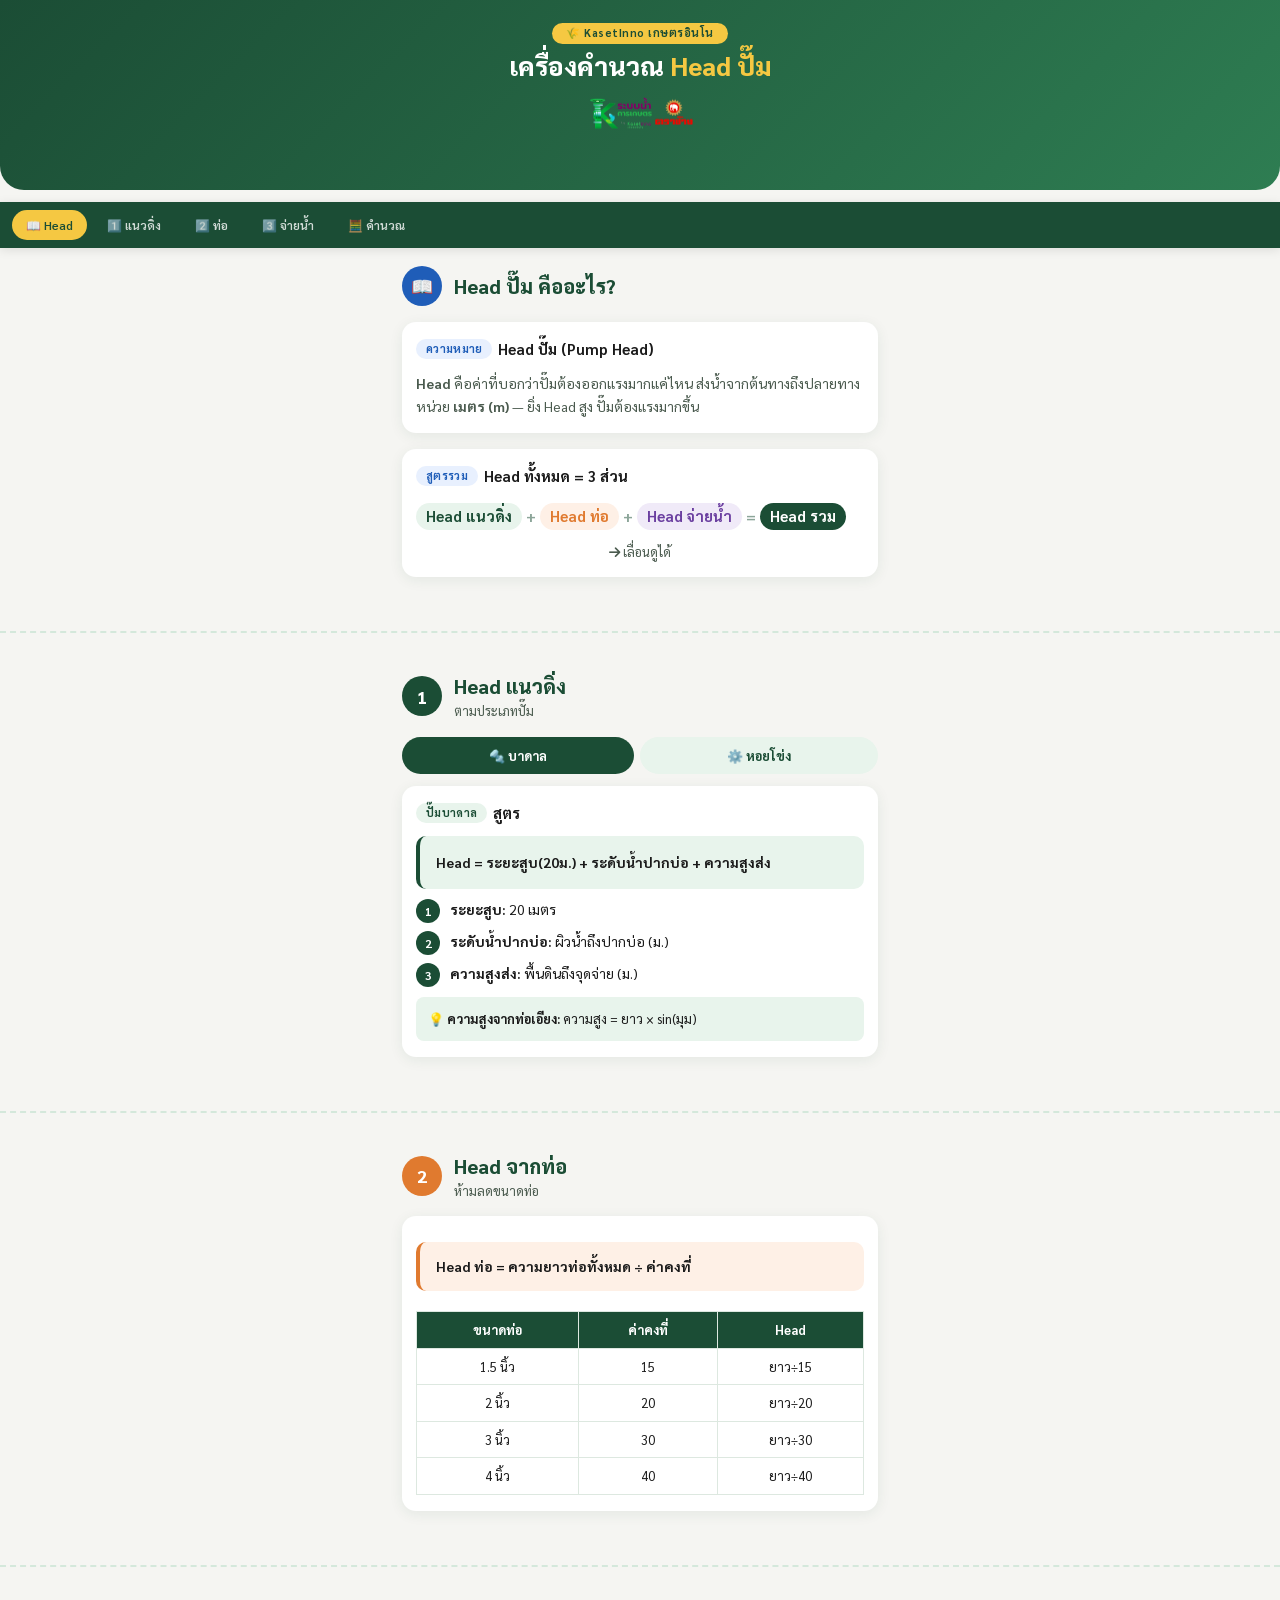
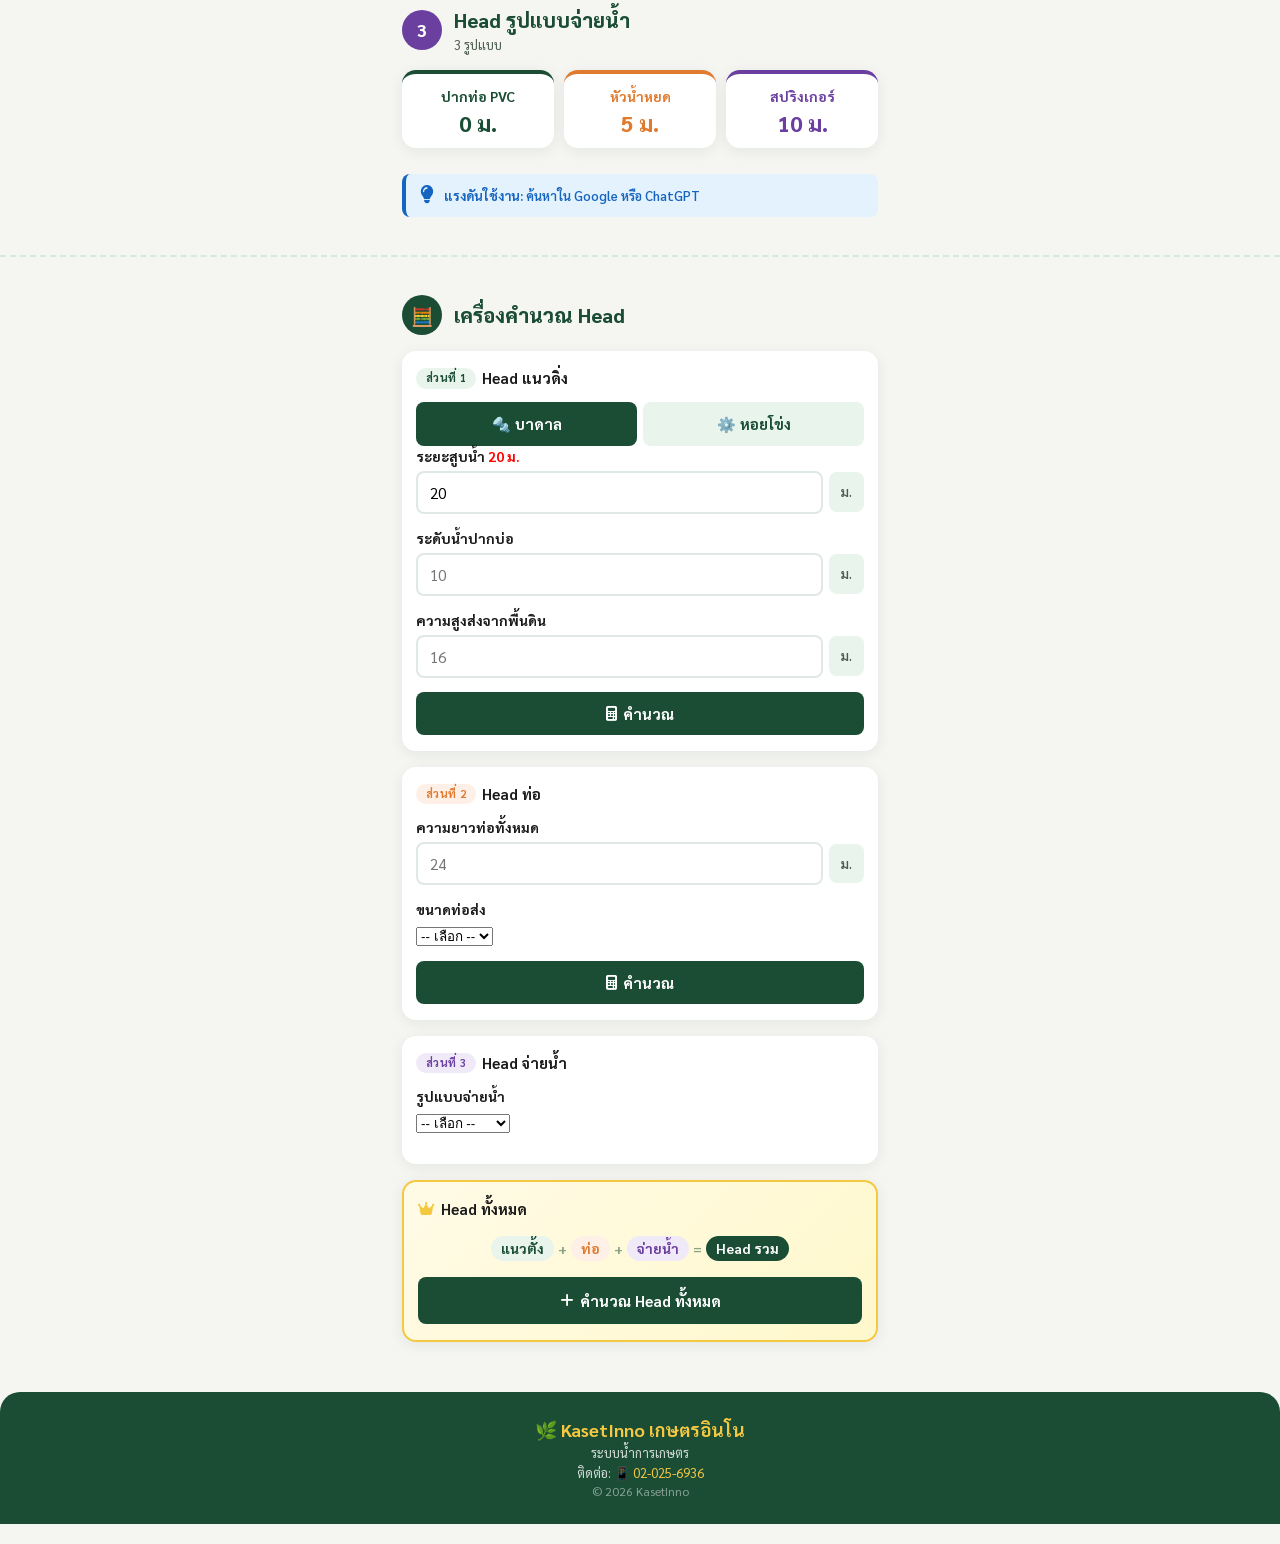
==== index.html @ 501237c5 "Summary" ====
<!DOCTYPE html>
<html lang="th">
<head>
    <meta charset="UTF-8">
    <meta name="viewport" content="width=device-width, initial-scale=1.0, maximum-scale=1.0, user-scalable=yes">
    <title>เครื่องคำนวณ Head ปั๊ม | KasetInno</title>
    <link href="https://fonts.googleapis.com/css2?family=Sarabun:wght@300;400;600;700;800&display=swap" rel="stylesheet">
    <link rel="stylesheet" href="https://cdnjs.cloudflare.com/ajax/libs/font-awesome/6.4.0/css/all.min.css">
    <script src="https://cdnjs.cloudflare.com/ajax/libs/Chart.js/4.4.1/chart.umd.min.js"></script>
    <style>
        * { box-sizing: border-box; margin: 0; padding: 0; }
        :root {
            --green-dark: #1b4d35; --green-mid: #2e7d52; --green-light: #e8f4ec;
            --gold: #f5c842; --orange: #e07a2f; --purple: #6b3fa0;
            --bg: #f5f5f2; --card-bg: #ffffff; --text: #1a1a1a; --text-muted: #4a5a4e;
            --radius: 14px; --shadow: 0 3px 14px rgba(27,77,53,0.08);
        }
        body {
            font-family: "Sarabun", sans-serif;
            background: var(--bg);
            color: var(--text);
            line-height: 1.5;
            font-size: 15px;
            padding: 0 0 20px 0;
        }
        .container { max-width: 500px; margin: 0 auto; padding: 0 12px; }
        /* hero */
        .hero {
            background: linear-gradient(135deg, var(--green-dark), var(--green-mid));
            color: #fff;
            padding: 20px 16px 28px;
            text-align: center;
            border-radius: 0 0 24px 24px;
            margin-bottom: 12px;
        }
        .hero-badge {
            display: inline-block;
            background: var(--gold);
            color: var(--green-dark);
            font-weight: 700;
            font-size: 11px;
            padding: 2px 14px;
            border-radius: 99px;
            letter-spacing: 0.5px;
            margin-bottom: 6px;
        }
        .hero h1 {
            font-size: 26px;
            font-weight: 800;
            line-height: 1.2;
        }
        .hero h1 span { color: var(--gold); }
        .hero-logo { max-width: 120px; margin-top: 8px; }

        /* sticky nav - mobile first scrollable */
        .sticky-nav {
            position: sticky;
            top: 0;
            z-index: 100;
            background: var(--green-dark);
            display: flex;
            overflow-x: auto;
            overflow-y: hidden;
            flex-wrap: nowrap;
            gap: 6px;
            padding: 8px 12px;
            -webkit-overflow-scrolling: touch;
            scrollbar-width: none;
            box-shadow: 0 2px 10px rgba(0,0,0,0.1);
        }
        .sticky-nav::-webkit-scrollbar { display: none; }
        .sticky-nav a {
            flex: 0 0 auto;
            white-space: nowrap;
            color: rgba(255,255,255,0.8);
            text-decoration: none;
            font-size: 12px;
            font-weight: 600;
            padding: 6px 14px;
            border-radius: 99px;
            transition: 0.2s;
        }
        .sticky-nav a.active {
            background: var(--gold);
            color: var(--green-dark);
        }
        .sticky-nav a:hover { background: rgba(255,255,255,0.12); color:#fff; }

        /* section */
        .section { padding: 18px 0; }
        .section-header {
            display: flex;
            align-items: center;
            gap: 12px;
            margin-bottom: 16px;
        }
        .section-num {
            width: 40px; height: 40px;
            border-radius: 50%;
            display: flex;
            align-items: center;
            justify-content: center;
            font-weight: 800;
            font-size: 18px;
            flex-shrink: 0;
            color:#fff;
        }
        .num-green { background: var(--green-dark); }
        .num-orange { background: var(--orange); }
        .num-purple { background: var(--purple); }
        .num-blue { background: #1f5db8; }
        .section-header h2 {
            font-size: 20px;
            font-weight: 800;
            color: var(--green-dark);
        }
        .section-header p {
            font-size: 13px;
            color: var(--text-muted);
            margin-top: 0;
        }

        /* cards */
        .card {
            background: var(--card-bg);
            border-radius: var(--radius);
            box-shadow: var(--shadow);
            padding: 16px 14px;
            margin-bottom: 16px;
        }
        .card-title {
            font-size: 15px;
            font-weight: 700;
            margin-bottom: 12px;
            display: flex;
            align-items: center;
            gap: 6px;
            flex-wrap: wrap;
        }
        .tag {
            font-size: 11px;
            font-weight: 700;
            padding: 2px 10px;
            border-radius: 99px;
            text-transform: uppercase;
            letter-spacing: 0.3px;
            white-space: nowrap;
        }
        .tag-green { background: var(--green-light); color: var(--green-dark); }
        .tag-orange { background: #fef0e6; color: var(--orange); }
        .tag-purple { background: #f0eaf8; color: var(--purple); }
        .tag-blue { background: #e8f0fe; color: #1f5db8; }

        /* inputs - mobile friendly */
        .input-group { margin-bottom: 14px; }
        .input-label {
            display: block;
            font-weight: 700;
            font-size: 14px;
            margin-bottom: 4px;
        }
        .input-hint {
            font-size: 12px;
            color: var(--text-muted);
            display: block;
            margin-bottom: 4px;
        }
        .input-wrapper {
            display: flex;
            flex-direction: row;
            align-items: center;
            gap: 6px;
        }
        .input-wrapper input, .input-wrapper select {
            flex: 1;
            padding: 10px 12px;
            border: 2px solid #e0e8e4;
            border-radius: 8px;
            font-family: "Sarabun", sans-serif;
            font-size: 15px;
            background: #fff;
            width: 100%;
            min-width: 0;
        }
        .input-unit {
            font-weight: 600;
            color: var(--text-muted);
            padding: 10px 12px;
            background: var(--green-light);
            border-radius: 8px;
            text-align: center;
            font-size: 13px;
            white-space: nowrap;
            flex-shrink: 0;
        }
        .btn {
            padding: 12px 16px;
            border: none;
            border-radius: 8px;
            font-family: "Sarabun", sans-serif;
            font-size: 15px;
            font-weight: 700;
            cursor: pointer;
            transition: 0.2s;
            display: inline-flex;
            align-items: center;
            justify-content: center;
            gap: 6px;
            width: 100%;
        }
        .btn-primary { background: var(--green-dark); color: #fff; }
        .btn-primary:hover { background: var(--green-mid); }
        .btn-secondary { background: var(--green-light); color: var(--green-dark); }

        .btn-group {
            display: flex;
            gap: 6px;
            flex-wrap: wrap;
        }
        .btn-group .btn { flex: 1; min-width: 100px; }

        /* formula box - ensure inline key lines stay on one line */
        .formula-box {
            border-radius: 10px;
            padding: 14px 16px;
            margin: 10px 0;
            font-size: 14px;
        }
        .formula-box.green { background: var(--green-light); border-left: 4px solid var(--green-dark); }
        .formula-box.orange { background: #fef0e6; border-left: 4px solid var(--orange); }
        .formula-box.purple { background: #f0eaf8; border-left: 4px solid var(--purple); }
        .formula-line {
            display: flex;
            align-items: center;
            gap: 6px;
            font-size: 14px;
            flex-wrap: nowrap;
            overflow-x: auto;
            white-space: nowrap;
            -webkit-overflow-scrolling: touch;
            padding: 2px 0;
        }
        .formula-line::-webkit-scrollbar { display: none; }
        .formula-line .fval {
            flex-shrink: 0;
            background: rgba(27,77,53,0.1);
            border-radius: 6px;
            padding: 2px 8px;
            font-weight: 700;
            color: var(--green-dark);
            white-space: nowrap;
        }
        .formula-line .fval.orange { background: rgba(224,122,47,0.12); color: var(--orange); }
        .formula-line .fval.purple { background: rgba(107,63,160,0.12); color: var(--purple); }
        .formula-line .fval.result { background: var(--green-dark); color: #fff; padding: 3px 12px; }
        .formula-line .sep { flex-shrink: 0; opacity: 0.5; margin: 0 2px; }

        /* result box */
        .result-box {
            background: linear-gradient(135deg, var(--green-dark), var(--green-mid));
            color: #fff;
            border-radius: var(--radius);
            padding: 20px;
            margin-top: 14px;
            text-align: center;
        }
        .result-box h3 { font-size: 16px; opacity: 0.9; margin-bottom: 4px; }
        .result-value { font-size: 38px; font-weight: 800; line-height: 1.1; }
        .result-unit { font-size: 14px; opacity: 0.8; }

        /* pump tabs */
        .pump-tabs, .zone-tabs {
            display: flex;
            gap: 6px;
            flex-wrap: wrap;
            margin-bottom: 12px;
        }
        .pump-tab, .zone-tab {
            padding: 8px 14px;
            border-radius: 99px;
            border: 2px solid transparent;
            font-family: "Sarabun", sans-serif;
            font-size: 13px;
            font-weight: 700;
            cursor: pointer;
            background: var(--green-light);
            color: var(--green-dark);
            flex: 1 1 auto;
            min-width: 80px;
            text-align: center;
        }
        .pump-tab.active, .zone-tab.active {
            background: var(--green-dark);
            color: #fff;
        }
        .pump-content, .zone-tab-content { display: none; }
        .pump-content.active, .zone-tab-content.active { display: block; animation: fade 0.25s; }
        @keyframes fade { from { opacity:0; transform:translateY(6px); } to { opacity:1; transform:translateY(0); } }

        /* steps */
        .steps { display: flex; flex-direction: column; gap: 8px; margin-top: 10px; }
        .step { display: flex; gap: 10px; align-items: flex-start; }
        .step-dot {
            width: 24px; height: 24px;
            border-radius: 50%;
            display: flex;
            align-items: center;
            justify-content: center;
            font-weight: 700;
            font-size: 12px;
            flex-shrink: 0;
            color: #fff;
        }
        .dot-green { background: var(--green-dark); }
        .step p { font-size: 14px; margin: 0; }

        /* tables */
        .data-table {
            width: 100%;
            border-collapse: collapse;
            font-size: 13px;
            margin-top: 10px;
        }
        .data-table th, .data-table td {
            border: 1px solid #dde8e0;
            padding: 8px 6px;
            text-align: center;
        }
        .data-table th { background: var(--green-dark); color: #fff; font-weight: 700; }

        /* grid */
        .grid-3 {
            display: grid;
            grid-template-columns: 1fr 1fr 1fr;
            gap: 10px;
        }
        .grid-3 .card { padding: 12px; text-align: center; }
        .grid-3 .card h3 { font-size: 14px; margin-bottom: 4px; }
        .grid-3 .result-value { font-size: 22px; }

        /* pre formula - keep total head line inline */
        .pre-formula-grid {
            display: flex;
            flex-wrap: nowrap;
            gap: 6px;
            justify-content: center;
            align-items: center;
            overflow-x: auto;
            padding: 4px 0;
            -webkit-overflow-scrolling: touch;
        }
        .pre-formula-grid::-webkit-scrollbar { display: none; }
        .pre-formula-part {
            flex: 0 0 auto;
            border-radius: 10px;
            padding: 10px 10px;
            text-align: center;
            min-width: 80px;
        }
        .part-green { background: var(--green-light); border: 2px solid var(--green-dark); }
        .part-orange { background: #fef0e6; border: 2px solid var(--orange); }
        .part-purple { background: #f0eaf8; border: 2px solid var(--purple); }
        .pre-part-num { font-size: 20px; font-weight: 800; }
        .pre-part-label { font-size: 11px; font-weight: 700; line-height: 1.2; }
        .pre-formula-plus { flex-shrink: 0; font-size: 20px; font-weight: 800; color: var(--text-muted); }

        /* alerts */
        .alert {
            padding: 12px 14px;
            border-radius: 8px;
            display: flex;
            align-items: center;
            gap: 10px;
            font-size: 13px;
            font-weight: 600;
            margin-top: 10px;
        }
        .alert-info { background: #e3f2fd; color: #1565c0; border-left: 4px solid #1565c0; }
        .alert-success { background: var(--green-light); color: var(--green-dark); border-left: 4px solid var(--green-dark); }
        .alert i { font-size: 18px; }

        /* summary */
        .summary-box {
            background: var(--green-light);
            border-radius: var(--radius);
            padding: 16px;
            margin-top: 12px;
        }
        .summary-item {
            display: flex;
            justify-content: space-between;
            padding: 6px 0;
            font-size: 14px;
            border-bottom: 1px solid rgba(27,77,53,0.08);
        }
        .summary-total {
            font-size: 17px;
            font-weight: 800;
            color: var(--green-dark);
            padding-top: 10px;
            border-top: 2px solid var(--green-dark);
            margin-top: 6px;
        }

        /* pump cards */
        .pump-cards-grid {
            display: grid;
            grid-template-columns: 1fr 1fr;
            gap: 10px;
            margin-bottom: 12px;
        }
        .pump-model-card {
            background: #fff;
            border: 2px solid #d4e8db;
            border-radius: 12px;
            padding: 12px 10px;
            cursor: pointer;
            transition: 0.2s;
            text-align: center;
        }
        .pump-model-card.selected { border-color: var(--green-dark); background: var(--green-light); }
        .pump-card-img {
            width: 100%;
            height: 90px;
            object-fit: contain;
            background: #f5f9f6;
            border-radius: 6px;
            margin-bottom: 6px;
        }
        .pump-card-name { font-size: 13px; font-weight: 800; color: var(--green-dark); margin-bottom: 4px; }
        .pump-card-stat { font-size: 11px; display: flex; justify-content: space-between; }
        .pump-card-flow-badge {
            background: var(--green-dark);
            color: #fff;
            padding: 4px 6px;
            border-radius: 6px;
            font-size: 12px;
            font-weight: 700;
            margin-top: 6px;
        }
        .pump-card-flow-badge-orange {
            background: var(--orange);
            color: #fff;
            padding: 4px 6px;
            border-radius: 6px;
            font-size: 12px;
            font-weight: 700;
            margin-top: 4px;
        }

        /* footer */
        footer {
            background: var(--green-dark);
            color: rgba(255,255,255,0.8);
            text-align: center;
            padding: 24px 16px;
            font-size: 13px;
            border-radius: 20px 20px 0 0;
            margin-top: 16px;
        }
        footer strong { color: var(--gold); display: block; font-size: 18px; }
        footer a { color: var(--gold); text-decoration: none; }

        /* mobile tweaks */
        @media (max-width: 480px) {
            .grid-3 { grid-template-columns: 1fr 1fr; }
            .pump-cards-grid { grid-template-columns: 1fr 1fr; }
            .hero h1 { font-size: 22px; }
            .result-value { font-size: 30px; }
            .pre-formula-part { min-width: 70px; padding: 8px 6px; }
            .pre-part-label { font-size: 10px; }
            .sticky-nav a { font-size: 11px; padding: 4px 10px; }
            .formula-line { font-size: 13px; }
        }
        @media (max-width: 380px) {
            .grid-3 { grid-template-columns: 1fr; }
            .pump-cards-grid { grid-template-columns: 1fr; }
        }

        .divider { border: none; border-top: 2px dashed #d4e8db; margin: 20px 0; }
        .zone-result-box {
            background: linear-gradient(135deg, var(--green-dark), var(--green-mid));
            color: #fff;
            border-radius: 12px;
            padding: 16px;
            text-align: center;
            margin-top: 10px;
        }
        .zone-result-box .z-value { font-size: 32px; font-weight: 800; }
        .zone-inline-result {
            background: var(--green-light);
            border-radius: 8px;
            padding: 8px 12px;
            font-size: 13px;
            font-weight: 700;
            color: var(--green-dark);
            margin-top: 6px;
            display: none;
        }
        .pump-info-panel {
            margin-top: 14px;
            border: 2px solid #d4e8db;
            border-radius: var(--radius);
            background: #fff;
            padding: 14px;
        }
        .pump-info-img { max-width: 100%; height: auto; border-radius: 8px; }
        .pump-info-name { font-size: 16px; font-weight: 800; color: var(--green-dark); }
        .pump-parts-grid {
            display: grid;
            grid-template-columns: 1fr 1fr;
            gap: 6px;
            margin-top: 8px;
        }
        .part-item {
            background: #f5f9f6;
            border-radius: 8px;
            padding: 8px 10px;
            font-size: 12px;
        }
        .part-item-code { font-weight: 700; color: var(--green-dark); }
        .pump-parts-total-row {
            display: flex;
            justify-content: space-between;
            background: var(--green-dark);
            color: #fff;
            border-radius: 8px;
            padding: 8px 14px;
            margin-top: 8px;
            font-weight: 700;
        }
        .pump-flow-result {
            padding: 12px;
            border-radius: 8px;
            text-align: center;
            margin-top: 10px;
            font-weight: 700;
        }
        .pump-flow-result.ok { background: var(--green-light); border: 2px solid var(--green-dark); }
        .pump-flow-result.warn { background: #fef0e6; border: 2px solid var(--orange); }
        .flow-num { font-size: 28px; display: block; }
        .zone-calc-section { margin-top: 16px; }
        .zone-step-label { font-size: 12px; font-weight: 700; color: var(--text-muted); margin: 10px 0 4px; }
        .formula-pill {
            display: inline-flex;
            align-items: center;
            gap: 6px;
            background: var(--green-light);
            border: 1.5px solid var(--green-dark);
            border-radius: 99px;
            padding: 4px 12px;
            font-size: 13px;
            font-weight: 700;
            color: var(--green-dark);
            flex-wrap: wrap;
        }
        /* keep total head line inline */
        .total-head-line {
            display: flex;
            flex-wrap: nowrap;
            align-items: center;
            gap: 4px;
            font-size: 15px;
            font-weight: 700;
            color: var(--green-dark);
            overflow-x: auto;
            padding: 4px 0;
            -webkit-overflow-scrolling: touch;
        }
        .total-head-line::-webkit-scrollbar { display: none; }
        .total-head-line .th-item {
            flex-shrink: 0;
            background: rgba(27,77,53,0.08);
            padding: 2px 10px;
            border-radius: 20px;
        }
        .total-head-line .th-plus { flex-shrink: 0; opacity: 0.5; }
    </style>
</head>
<body>
    <header class="hero">
        <div class="hero-badge">🌾 KasetInno เกษตรอินโน</div>
        <h1>เครื่องคำนวณ <span>Head ปั๊ม</span></h1>
        <img src="./image/logo.png" alt="KasetInno logo" class="hero-logo" onerror="this.style.display='none'">
    </header>

    <nav class="sticky-nav" id="stickyNav">
        <a href="#pre" class="nav-link active" data-section="pre">📖 Head</a>
        <a href="#part1" class="nav-link" data-section="part1">1️⃣ แนวดิ่ง</a>
        <a href="#part2" class="nav-link" data-section="part2">2️⃣ ท่อ</a>
        <a href="#part3" class="nav-link" data-section="part3">3️⃣ จ่ายน้ำ</a>
        <a href="#calculator" class="nav-link" data-section="calculator">🧮 คำนวณ</a>
    </nav>

    <!-- PRE -->
    <section class="section" id="pre">
        <div class="container">
            <div class="section-header">
                <div class="section-num num-blue">📖</div>
                <div><h2>Head ปั๊ม คืออะไร?</h2></div>
            </div>
            <div class="card">
                <div class="card-title"><span class="tag tag-blue">ความหมาย</span> Head ปั๊ม (Pump Head)</div>
                <p style="font-size:14px;color:var(--text-muted);line-height:1.6;"><strong>Head</strong> คือค่าที่บอกว่าปั๊มต้องออกแรงมากแค่ไหน ส่งน้ำจากต้นทางถึงปลายทาง หน่วย <strong>เมตร (m)</strong> — ยิ่ง Head สูง ปั๊มต้องแรงมากขึ้น</p>
            </div>
            <div class="card">
                <div class="card-title"><span class="tag tag-blue">สูตรรวม</span> Head ทั้งหมด = 3 ส่วน</div>
                <!-- Total head line kept inline -->
                <div class="total-head-line">
                    <span class="th-item" style="background:#e8f4ec;color:#1b4d35;">Head แนวดิ่ง</span>
                    <span class="th-plus">+</span>
                    <span class="th-item" style="background:#fef0e6;color:#e07a2f;">Head ท่อ</span>
                    <span class="th-plus">+</span>
                    <span class="th-item" style="background:#f0eaf8;color:#6b3fa0;">Head จ่ายน้ำ</span>
                    <span class="th-plus">=</span>
                    <span class="th-item" style="background:#1b4d35;color:#fff;">Head รวม</span>
                </div>
                <div style="margin-top:8px;font-size:13px;color:var(--text-muted);text-align:center;">
                    <i class="fas fa-arrow-right"></i> เลื่อนดูได้
                </div>
            </div>
        </div>
    </section>

    <hr class="divider">

    <!-- PART 1 -->
    <section class="section" id="part1">
        <div class="container">
            <div class="section-header">
                <div class="section-num num-green">1</div>
                <div><h2>Head แนวดิ่ง</h2><p>ตามประเภทปั๊ม</p></div>
            </div>
            <div class="pump-tabs">
                <button class="pump-tab active" onclick="switchPump('borehole', this)">🔩 บาดาล</button>
                <button class="pump-tab" onclick="switchPump('centrifugal', this)">⚙️ หอยโข่ง</button>
            </div>
            <div class="pump-content active" id="pump-borehole">
                <div class="card">
                    <div class="card-title"><span class="tag tag-green">ปั๊มบาดาล</span> สูตร</div>
                    <div class="formula-box green"><div class="formula-line"><strong>Head = ระยะสูบ(20ม.) + ระดับน้ำปากบ่อ + ความสูงส่ง</strong></div></div>
                    <div class="steps">
                        <div class="step"><div class="step-dot dot-green">1</div><p><strong>ระยะสูบ:</strong> 20 เมตร</p></div>
                        <div class="step"><div class="step-dot dot-green">2</div><p><strong>ระดับน้ำปากบ่อ:</strong> ผิวน้ำถึงปากบ่อ (ม.)</p></div>
                        <div class="step"><div class="step-dot dot-green">3</div><p><strong>ความสูงส่ง:</strong> พื้นดินถึงจุดจ่าย (ม.)</p></div>
                    </div>
                    <div style="margin-top:10px;padding:12px;background:#E8F4EC;border-radius:8px;font-size:13px;">
                        <strong>💡 ความสูงจากท่อเอียง:</strong> ความสูง = ยาว × sin(มุม)
                    </div>
                </div>
            </div>
            <div class="pump-content" id="pump-centrifugal">
                <div class="card">
                    <div class="card-title"><span class="tag tag-green">ปั๊มหอยโข่ง</span> สูตร</div>
                    <div class="formula-box green"><div class="formula-line"><strong>Head = ระดับน้ำปากบ่อ + ความสูงส่ง</strong></div></div>
                    <div class="steps">
                        <div class="step"><div class="step-dot dot-green">1</div><p><strong>ระดับน้ำปากบ่อ:</strong> ผิวน้ำถึงปั๊ม (ม.)</p></div>
                        <div class="step"><div class="step-dot dot-green">2</div><p><strong>ความสูงส่ง:</strong> สูงที่ส่งน้ำไป (ม.)</p></div>
                    </div>
                </div>
            </div>
        </div>
    </section>

    <hr class="divider">

    <!-- PART 2 -->
    <section class="section" id="part2">
        <div class="container">
            <div class="section-header">
                <div class="section-num num-orange">2</div>
                <div><h2>Head จากท่อ</h2><p>ห้ามลดขนาดท่อ</p></div>
            </div>
            <div class="card">
                <div class="formula-box orange"><strong>Head ท่อ = ความยาวท่อทั้งหมด ÷ ค่าคงที่</strong></div>
                <div style="overflow-x:auto;">
                    <table class="data-table">
                        <thead><tr><th>ขนาดท่อ</th><th>ค่าคงที่</th><th>Head</th></tr></thead>
                        <tbody>
                            <tr><td>1.5 นิ้ว</td><td>15</td><td>ยาว÷15</td></tr>
                            <tr><td>2 นิ้ว</td><td>20</td><td>ยาว÷20</td></tr>
                            <tr><td>3 นิ้ว</td><td>30</td><td>ยาว÷30</td></tr>
                            <tr><td>4 นิ้ว</td><td>40</td><td>ยาว÷40</td></tr>
                        </tbody>
                    </table>
                </div>
            </div>
        </div>
    </section>

    <hr class="divider">

    <!-- PART 3 -->
    <section class="section" id="part3">
        <div class="container">
            <div class="section-header">
                <div class="section-num num-purple">3</div>
                <div><h2>Head รูปแบบจ่ายน้ำ</h2><p>3 รูปแบบ</p></div>
            </div>
            <div class="grid-3">
                <div class="card" style="border-top:4px solid var(--green-dark);"><h3 style="color:var(--green-dark);">ปากท่อ PVC</h3><div class="result-value" style="color:var(--green-dark);">0 ม.</div></div>
                <div class="card" style="border-top:4px solid var(--orange);"><h3 style="color:var(--orange);">หัวน้ำหยด</h3><div class="result-value" style="color:var(--orange);">5 ม.</div></div>
                <div class="card" style="border-top:4px solid var(--purple);"><h3 style="color:var(--purple);">สปริงเกอร์</h3><div class="result-value" style="color:var(--purple);">10 ม.</div></div>
            </div>
            <div class="alert alert-info"><i class="fas fa-lightbulb"></i><div><strong>แรงดันใช้งาน:</strong> ค้นหาใน Google หรือ ChatGPT</div></div>
        </div>
    </section>

    <hr class="divider">

    <!-- CALCULATOR -->
    <section class="section" id="calculator">
        <div class="container">
            <div class="section-header">
                <div class="section-num num-green">🧮</div>
                <div><h2>เครื่องคำนวณ Head</h2></div>
            </div>

            <!-- PART 1 CALC -->
            <div class="card">
                <div class="card-title"><span class="tag tag-green">ส่วนที่ 1</span> Head แนวดิ่ง</div>
                <div class="btn-group">
                    <button class="btn btn-primary" onclick="selectPumpType('borehole')" id="btn-borehole">🔩 บาดาล</button>
                    <button class="btn btn-secondary" onclick="selectPumpType('centrifugal')" id="btn-centrifugal">⚙️ หอยโข่ง</button>
                </div>
                <div id="calc-borehole">
                    <div class="input-group"><label class="input-label">ระยะสูบน้ำ <span style="color:red;">20 ม.</span></label><div class="input-wrapper"><input type="number" id="bore-depth" placeholder="20" min="0" step="0.1" value="20"><div class="input-unit">ม.</div></div></div>
                    <div class="input-group"><label class="input-label">ระดับน้ำปากบ่อ</label><div class="input-wrapper"><input type="number" id="bore-water-level" placeholder="10" min="0" step="0.1"><div class="input-unit">ม.</div></div></div>
                    <div class="input-group"><label class="input-label">ความสูงส่งจากพื้นดิน</label><div class="input-wrapper"><input type="number" id="bore-delivery-height" placeholder="16" min="0" step="0.1"><div class="input-unit">ม.</div></div></div>
                    <button class="btn btn-primary" onclick="calculateBorehead()"><i class="fas fa-calculator"></i> คำนวณ</button>
                    <div id="bore-result" style="display:none;margin-top:12px;"><div class="result-box"><h3>Head แนวดิ่ง (บาดาล)</h3><div class="result-value" id="bore-result-value">0</div><div class="result-unit">เมตร</div></div></div>
                </div>
                <div id="calc-centrifugal" style="display:none;">
                    <div class="input-group"><label class="input-label">ระดับน้ำปากบ่อ</label><div class="input-wrapper"><input type="number" id="cent-suction-depth" placeholder="4" min="0" step="0.1"><div class="input-unit">ม.</div></div></div>
                    <div class="input-group"><label class="input-label">ความสูงส่ง</label><div class="input-wrapper"><input type="number" id="cent-delivery-height" placeholder="2" min="0" step="0.1"><div class="input-unit">ม.</div></div></div>
                    <button class="btn btn-primary" onclick="calculateCenthead()"><i class="fas fa-calculator"></i> คำนวณ</button>
                    <div id="cent-result" style="display:none;margin-top:12px;"><div class="result-box"><h3>Head แนวดิ่ง (หอยโข่ง)</h3><div class="result-value" id="cent-result-value">0</div><div class="result-unit">เมตร</div></div></div>
                </div>
            </div>

            <!-- PART 2 CALC -->
            <div class="card">
                <div class="card-title"><span class="tag tag-orange">ส่วนที่ 2</span> Head ท่อ</div>
                <div class="input-group"><label class="input-label">ความยาวท่อทั้งหมด</label><div class="input-wrapper"><input type="number" id="pipe-length" placeholder="24" min="0" step="0.1"><div class="input-unit">ม.</div></div></div>
                <div class="input-group"><label class="input-label">ขนาดท่อส่ง</label><select id="pipe-size"><option value="">-- เลือก --</option><option value="1.5">1.5 นิ้ว</option><option value="2">2 นิ้ว</option><option value="3">3 นิ้ว</option><option value="4">4 นิ้ว</option></select></div>
                <button class="btn btn-primary" onclick="calculatePipeHead()"><i class="fas fa-calculator"></i> คำนวณ</button>
                <div id="pipe-result" style="display:none;margin-top:12px;"><div class="result-box"><h3>Head ท่อ</h3><div class="result-value" id="pipe-result-value">0</div><div class="result-unit">เมตร</div></div></div>
            </div>

            <!-- PART 3 CALC -->
            <div class="card">
                <div class="card-title"><span class="tag tag-purple">ส่วนที่ 3</span> Head จ่ายน้ำ</div>
                <div class="input-group"><label class="input-label">รูปแบบจ่ายน้ำ</label><select id="delivery-type" onchange="updateDeliveryHead()"><option value="">-- เลือก --</option><option value="0">ปากท่อ PVC</option><option value="manual">หัวน้ำหยด</option><option value="sprinkler">สปริงเกอร์</option></select></div>
                <div id="pressure-input" style="display:none;">
                    <div class="input-group"><label class="input-label">แรงดันใช้งาน (บาร์)</label><div class="input-wrapper"><input type="number" id="delivery-pressure" placeholder="0.5" min="0" step="0.1"><div class="input-unit">บาร์</div></div></div>
                    <button class="btn btn-primary" onclick="calculateDeliveryHead()"><i class="fas fa-calculator"></i> คำนวณ</button>
                </div>
                <div id="delivery-result" style="display:none;margin-top:12px;"><div class="result-box"><h3>Head จ่ายน้ำ</h3><div class="result-value" id="delivery-result-value">0</div><div class="result-unit">เมตร</div></div></div>
            </div>

            <!-- TOTAL -->
            <div class="card" style="border:2px solid var(--gold);background:linear-gradient(135deg,#FFFBE6,#FFF8CC);">
                <div class="card-title"><i class="fas fa-crown" style="color:var(--gold);"></i> Head ทั้งหมด</div>
                <!-- Keep total head line inline -->
                <div class="total-head-line" style="justify-content:center;margin-bottom:12px;font-size:14px;">
                    <span class="th-item" style="background:#e8f4ec;color:#1b4d35;">แนวตั้ง</span>
                    <span class="th-plus">+</span>
                    <span class="th-item" style="background:#fef0e6;color:#e07a2f;">ท่อ</span>
                    <span class="th-plus">+</span>
                    <span class="th-item" style="background:#f0eaf8;color:#6b3fa0;">จ่ายน้ำ</span>
                    <span class="th-plus">=</span>
                    <span class="th-item" style="background:#1b4d35;color:#fff;">Head รวม</span>
                </div>
                <button class="btn btn-primary" onclick="calculateTotalHead()" style="padding:14px;"><i class="fas fa-plus"></i> คำนวณ Head ทั้งหมด</button>
                <div id="total-result" style="display:none;margin-top:14px;">
                    <div class="summary-box">
                        <div class="summary-item"><strong>Head แนวดิ่ง:</strong><span id="summary-vertical">0 ม.</span></div>
                        <div class="summary-item"><strong>Head ท่อ:</strong><span id="summary-pipe">0 ม.</span></div>
                        <div class="summary-item"><strong>Head จ่ายน้ำ:</strong><span id="summary-delivery">0 ม.</span></div>
                        <div class="summary-total">Head ทั้งหมด = <span id="summary-total">0</span> เมตร</div>
                    </div>
                    <div class="alert alert-success"><i class="fas fa-check-circle"></i><div><strong>เลือกปั๊ม:</strong> Head Max ≥ <span id="recommended-head">0</span> ม. (70% rule)</div></div>
                </div>
            </div>

            <!-- PUMP SELECTION -->
            <div class="card" id="pump-select-card" style="display:none;border:2px solid var(--gold);background:linear-gradient(135deg,#FFFBE6,#FFF8CC);">
                <div class="card-title"><i class="fas fa-tint" style="color:var(--gold);"></i> รุ่นปั๊มที่แนะนำ</div>
                <div id="pump-cards-grid" class="pump-cards-grid"></div>
                <div id="pump-curve-canvas-wrapper" style="display:none;margin-top:12px;">
                    <canvas id="pumpCurveChart" height="200"></canvas>
                    <div style="display:flex;gap:12px;flex-wrap:wrap;font-size:12px;margin-top:6px;">
                        <span><span style="display:inline-block;width:14px;height:3px;background:#1B4D35;border-radius:2px;"></span> เส้นโค้ง</span>
                        <span><span style="display:inline-block;width:14px;height:3px;background:#E07A2F;border-radius:2px;border-top:2px dashed #E07A2F;"></span> Head ที่ต้องการ</span>
                        <span><span style="display:inline-block;width:12px;height:12px;background:#F5C842;border-radius:50%;"></span> จุดทำงาน</span>
                    </div>
                </div>
                <div id="pump-flow-result" class="pump-flow-result" style="display:none;"></div>
                <!-- Zone calc -->
                <div id="zone-calc-section" class="zone-calc-section" style="display:none;margin-top:14px;">
                    <div class="zone-calc-title"><i class="fas fa-seedling" style="color:var(--green-dark);"></i> วางแผนโซนจ่ายน้ำ</div>
                    <div class="zone-tabs">
                        <button class="zone-tab active" onclick="switchZoneTab('dripper', this)">💧 หัวน้ำหยด</button>
                        <button class="zone-tab" onclick="switchZoneTab('sprinkler', this)">🌀 สปริงเกอร์</button>
                    </div>
                    <div id="zone-tab-dripper" class="zone-tab-content active">
                        <p style="font-size:13px;color:var(--text-muted);">ใช้ 6 คิว/ชม ต่อไร่</p>
                        <div class="zone-step-label">ขั้นที่ 1 — ไร่ที่ปั๊มทำงานได้</div>
                        <div class="formula-pill">ไร่ = อัตราการไหล (คิว/ชม) ÷ 6</div>
                        <div class="zone-inline-result" id="dripper-rai-result"></div>
                        <div class="zone-step-label">ขั้นที่ 2 — แบ่งโซน</div>
                        <div class="input-group"><label class="input-label">จำนวนไร่ทั้งหมด</label><div class="input-wrapper"><input type="number" id="dripper-total-rai" placeholder="10" min="0" step="0.5" oninput="calcDripperZone()"><div class="input-unit">ไร่</div></div></div>
                        <div id="dripper-zone-result" class="zone-result-box" style="display:none;"><div class="z-label">จำนวนโซน</div><div class="z-value" id="dripper-zone-value">—</div><div class="z-note" id="dripper-zone-note"></div></div>
                    </div>
                    <div id="zone-tab-sprinkler" class="zone-tab-content">
                        <div class="zone-step-label">ปริมาณน้ำต่อหัว (L/H → คิว/ชม)</div>
                        <div class="input-group"><label class="input-label">L/H ต่อหัว</label><div class="input-wrapper"><input type="number" id="sprinkler-lph" placeholder="120" min="0" step="1" oninput="calcSprinklerZone()"><div class="input-unit">L/H</div></div></div>
                        <div class="zone-inline-result" id="sprinkler-cms-result"></div>
                        <div class="zone-step-label">จำนวนหัวที่ปั๊มทำงานได้</div>
                        <div class="zone-inline-result" id="sprinkler-heads-result"></div>
                        <div class="zone-step-label">แบ่งโซน</div>
                        <div class="input-group"><label class="input-label">จำนวนหัวทั้งหมด</label><div class="input-wrapper"><input type="number" id="sprinkler-total-heads" placeholder="50" min="0" step="1" oninput="calcSprinklerZone()"><div class="input-unit">หัว</div></div></div>
                        <div id="sprinkler-zone-result" class="zone-result-box" style="display:none;"><div class="z-label">จำนวนโซน</div><div class="z-value" id="sprinkler-zone-value">—</div><div class="z-note" id="sprinkler-zone-note"></div></div>
                    </div>
                </div>
                <!-- Pump info panel -->
                <div id="pump-info-panel" class="pump-info-panel" style="display:none;margin-top:14px;">
                    <div style="display:flex;flex-direction:column;gap:10px;">
                        <img id="pump-info-img" src="" alt="pump" style="max-width:100%;border-radius:8px;">
                        <div class="pump-info-name" id="pump-info-name"></div>
                        <div id="pump-info-type-badge"></div>
                        <div class="pump-parts-grid" id="pump-parts-grid"></div>
                        <div class="pump-parts-total-row"><span>ราคารวม</span><span id="pump-parts-total">—</span></div>
                    </div>
                </div>
            </div>
        </div>
    </section>

    <footer>
        <strong>🌿 KasetInno เกษตรอินโน</strong>
        <p>ระบบน้ำการเกษตร</p>
        <p>ติดต่อ: <a href="tel:020256936">📱 02-025-6936</a></p>
        <p style="opacity:0.6;font-size:12px;">© 2026 KasetInno</p>
    </footer>

    <script src="./data/pump_data.js" defer></script>
    <script>
        // ---- script.js content adapted for mobile ----
        let state = { pumpType: "borehole", verticalHead: 0, pipeHead: 0, deliveryHead: 0, deliveryType: "", selectedPump: null, pumpFlow: 0 };
        let pumpChart = null;

        function switchPump(type, btn) {
            document.querySelectorAll('.pump-content').forEach(el => el.classList.remove('active'));
            document.querySelectorAll('.pump-tab').forEach(el => el.classList.remove('active'));
            document.getElementById('pump-'+type).classList.add('active');
            btn.classList.add('active');
        }

        function selectPumpType(type) {
            state.pumpType = type;
            const b = document.getElementById('btn-borehole'), c = document.getElementById('btn-centrifugal');
            if(type==='borehole') {
                b.className='btn btn-primary'; c.className='btn btn-secondary';
                document.getElementById('calc-borehole').style.display='block';
                document.getElementById('calc-centrifugal').style.display='none';
            } else {
                c.className='btn btn-primary'; b.className='btn btn-secondary';
                document.getElementById('calc-centrifugal').style.display='block';
                document.getElementById('calc-borehole').style.display='none';
            }
        }

        function calculateBorehead() {
            const d=parseFloat(document.getElementById('bore-depth').value)||0;
            const w=parseFloat(document.getElementById('bore-water-level').value)||0;
            const h=parseFloat(document.getElementById('bore-delivery-height').value)||0;
            const head=d+w+h; state.verticalHead=head;
            document.getElementById('bore-result').style.display='block';
            document.getElementById('bore-result-value').textContent=head.toFixed(2);
        }

        function calculateCenthead() {
            const s=parseFloat(document.getElementById('cent-suction-depth').value)||0;
            const h=parseFloat(document.getElementById('cent-delivery-height').value)||0;
            const head=s+h; state.verticalHead=head;
            document.getElementById('cent-result').style.display='block';
            document.getElementById('cent-result-value').textContent=head.toFixed(2);
        }

        function calculatePipeHead() {
            const len=parseFloat(document.getElementById('pipe-length').value)||0;
            const sz=document.getElementById('pipe-size').value;
            if(!sz){alert('เลือกขนาดท่อ');return;}
            const divs={1.5:15,2:20,3:30,4:40};
            const head=len/divs[sz]; state.pipeHead=head;
            document.getElementById('pipe-result').style.display='block';
            document.getElementById('pipe-result-value').textContent=head.toFixed(2);
        }

        function updateDeliveryHead() {
            const type=document.getElementById('delivery-type').value;
            state.deliveryType=type;
            if(type==='0'){ state.deliveryHead=0; document.getElementById('pressure-input').style.display='none'; document.getElementById('delivery-result').style.display='none'; }
            else if(type==='manual'||type==='sprinkler'){ document.getElementById('pressure-input').style.display='block'; document.getElementById('delivery-result').style.display='none'; }
        }

        function calculateDeliveryHead() {
            const p=parseFloat(document.getElementById('delivery-pressure').value)||0;
            const head=p*10; state.deliveryHead=head;
            document.getElementById('delivery-result').style.display='block';
            document.getElementById('delivery-result-value').textContent=head.toFixed(2);
        }

        function calculateTotalHead() {
            const vert=state.verticalHead||0, pipe=state.pipeHead||0, deliv=state.deliveryHead||0;
            const total=vert+pipe+deliv, rec=(total*1.43).toFixed(2);
            document.getElementById('total-result').style.display='block';
            document.getElementById('summary-vertical').textContent=vert.toFixed(2)+' ม.';
            document.getElementById('summary-pipe').textContent=pipe.toFixed(2)+' ม.';
            document.getElementById('summary-delivery').textContent=deliv.toFixed(2)+' ม.';
            document.getElementById('summary-total').textContent=total.toFixed(2);
            document.getElementById('recommended-head').textContent=rec;
            renderPumpCards(total);
            document.getElementById('pump-select-card').style.display='block';
        }

        function renderPumpCards(totalHead) {
            const grid=document.getElementById('pump-cards-grid'); grid.innerHTML='';
            document.getElementById('pump-curve-canvas-wrapper').style.display='none';
            document.getElementById('pump-flow-result').style.display='none';
            document.getElementById('pump-info-panel').style.display='none';
            if(pumpChart){ pumpChart.destroy(); pumpChart=null; }
            state.selectedPump=null;
            const activeType=state.pumpType;
            let count=0;
            if(typeof PUMP_DATA==='undefined'){ grid.innerHTML='<p>กรุณาโหลดข้อมูลปั๊ม</p>'; return; }
            Object.entries(PUMP_DATA).forEach(([name,data])=>{
                if(data.type!==activeType) return;
                const maxHead=Math.max(...data.head);
                if(maxHead<totalHead) return;
                const estFlow=getFlowAtHead(name,totalHead);
                count++;
                const card=document.createElement('div');
                card.className='pump-model-card';
                card.dataset.pump=name;
                card.innerHTML=`
                    <img class="pump-card-img" src="${data.image}" alt="${name}" onerror="this.src='data:image/svg+xml,%3Csvg xmlns=%22http://www.w3.org/2000/svg%22 width=%22100%22 height=%2280%22%3E%3Crect fill=%22%23f5f9f6%22 width=%22100%25%22 height=%22100%25%22/%3E%3Ctext x=%2250%25%22 y=%2255%25%22 text-anchor=%22middle%22 fill=%22%23aaa%22 font-size=%2211%22%3Eไม่พบรูป%3C/text%3E%3C/svg%3E'">
                    <div class="pump-card-name">${name}</div>
                    <div class="pump-card-stat"><span>รหัส</span><strong>${data.power}</strong></div>
                    <div class="pump-card-stat"><span>ท่อ</span><strong>${data.po}</strong></div>
                    <div class="pump-card-flow-badge">≈ ${estFlow!==null?estFlow.toFixed(2)+' คิว/ชม':'-'}</div>
                    <div class="pump-card-flow-badge-orange">${Number(data.price).toLocaleString()} บาท</div>
                `;
                card.addEventListener('click',()=>selectPumpCard(name,card));
                grid.appendChild(card);
            });
            if(count===0) grid.innerHTML='<p style="color:var(--orange);font-weight:700;font-size:14px;">⚠️ ไม่มีปั๊มที่รองรับ Head '+totalHead.toFixed(1)+' ม.</p>';
        }

        function getFlowAtHead(pumpName,targetHead) {
            const data=PUMP_DATA[pumpName]; if(!data) return null;
            const heads=data.head, flows=data.flow;
            const maxHead=Math.max(...heads);
            if(targetHead>maxHead) return null;
            if(targetHead<=0) return Math.max(...flows);
            for(let i=0;i<heads.length-1;i++){
                if(targetHead<=heads[i] && targetHead>=heads[i+1]){
                    return heads[i+1]===heads[i] ? flows[i] : flows[i] + ((flows[i+1]-flows[i])*(targetHead-heads[i])/(heads[i+1]-heads[i]));
                }
            }
            return null;
        }

        function generateCurvePoints(pumpName,steps) {
            const data=PUMP_DATA[pumpName]; const flows=data.flow, heads=data.head;
            const maxFlow=Math.max(...flows); const pts=[];
            for(let i=0;i<=steps;i++){
                const f=(maxFlow/steps)*i;
                for(let j=0;j<flows.length-1;j++){
                    if(f>=flows[j] && f<=flows[j+1]){
                        const h=heads[j]+((heads[j+1]-heads[j])*(f-flows[j])/(flows[j+1]-flows[j]));
                        pts.push({x:parseFloat(f.toFixed(3)), y:parseFloat(h.toFixed(2))});
                        break;
                    }
                }
            }
            return pts;
        }

        function selectPumpCard(pumpName, cardEl) {
            document.querySelectorAll('.pump-model-card').forEach(c=>c.classList.remove('selected'));
            cardEl.classList.add('selected');
            state.selectedPump=pumpName;
            drawPumpCurve(pumpName);
            updatePumpInfoPanel(pumpName);
        }

        function drawPumpCurve(pumpName) {
            if(!pumpName) return;
            const wrapper=document.getElementById('pump-curve-canvas-wrapper');
            const flowResult=document.getElementById('pump-flow-result');
            const totalHead=(state.verticalHead||0)+(state.pipeHead||0)+(state.deliveryHead||0);
            const data=PUMP_DATA[pumpName]; const maxHead=Math.max(...data.head), maxFlow=Math.max(...data.flow);
            const curvePoints=generateCurvePoints(pumpName,120);
            const headLinePoints=[{x:0,y:totalHead},{x:maxFlow,y:totalHead}];
            const estFlow=getFlowAtHead(pumpName,totalHead);
            const inter=estFlow!==null?[{x:parseFloat(estFlow.toFixed(2)),y:parseFloat(totalHead.toFixed(2))}]:[];
            wrapper.style.display='block';
            if(pumpChart){ pumpChart.destroy(); pumpChart=null; }
            const ctx=document.getElementById('pumpCurveChart').getContext('2d');
            pumpChart=new Chart(ctx,{
                type:'scatter',
                data:{
                    datasets:[
                        {label:'เส้นโค้ง',data:curvePoints,type:'line',borderColor:'#1B4D35',backgroundColor:'rgba(27,77,53,0.08)',borderWidth:3,fill:true,tension:0.35,pointRadius:0,order:3},
                        {label:'Head ที่ต้องการ',data:headLinePoints,type:'line',borderColor:'#E07A2F',borderWidth:2,borderDash:[8,4],pointRadius:0,fill:false,tension:0,order:2},
                        {label:'จุดทำงาน',data:inter,type:'scatter',backgroundColor:'#F5C842',borderColor:'#1B4D35',borderWidth:2,pointRadius:8,order:1}
                    ]
                },
                options:{responsive:true,plugins:{legend:{display:false},tooltip:{callbacks:{label:ctx=>`อัตราไหล: ${ctx.parsed.x.toFixed(2)} ม³/ชม.  | Head: ${ctx.parsed.y.toFixed(1)} ม.`}}},scales:{x:{title:{display:true,text:'อัตราไหล (ม³/ชม.)',font:{size:11}},grid:{color:'rgba(0,0,0,0.05)'}},y:{title:{display:true,text:'Head (เมตร)',font:{size:11}},grid:{color:'rgba(0,0,0,0.05)'}}}}
            });
            flowResult.style.display='block';
            if(estFlow!==null){
                flowResult.className='pump-flow-result ok';
                flowResult.innerHTML=`✅ อัตราไหลที่ Head ${totalHead.toFixed(1)} ม. <span class="flow-num">${estFlow.toFixed(2)} ม³/ชม.</span> ≈ ${((estFlow*1000)/60).toFixed(0)} ลิตร/นาที`;
                state.pumpFlow=estFlow;
                document.getElementById('zone-calc-section').style.display='block';
                calcDripperZone(); calcSprinklerZone();
            } else {
                flowResult.className='pump-flow-result warn';
                flowResult.innerHTML=`⚠️ Head ${totalHead.toFixed(1)} ม. สูงเกินขีดจำกัด (Max ${maxHead.toFixed(0)} ม.)`;
                document.getElementById('zone-calc-section').style.display='none';
            }
        }

        function updatePumpInfoPanel(pumpName) {
            const data=PUMP_DATA[pumpName]; if(!data) return;
            document.getElementById('pump-info-img').src=data.image;
            document.getElementById('pump-info-name').textContent=pumpName;
            const badge=document.getElementById('pump-info-type-badge');
            const label=data.type==='borehole'?'🔩 ปั๊มบาดาล':'⚙️ ปั๊มหอยโข่ง';
            badge.innerHTML=`<span style="display:inline-block;padding:2px 10px;border-radius:99px;background:var(--green-light);color:var(--green-dark);font-size:12px;font-weight:700;">${label}</span> <span style="display:inline-block;padding:2px 10px;border-radius:99px;background:#fff7e0;color:#b8860b;font-size:12px;font-weight:700;">฿${Number(data.price).toLocaleString()} บาท</span>`;
            const parts=data.parts||[];
            const grid=document.getElementById('pump-parts-grid');
            grid.innerHTML=parts.map(p=>`<div class="part-item"><div class="part-item-code">${p.code}</div><div>${p.label} ${p.qty} ${p.unit}</div></div>`).join('');
            const total=parts.reduce((s,p)=>s+(p.price*p.qty),0);
            document.getElementById('pump-parts-total').textContent=total>0?'฿'+total.toLocaleString():'฿'+Number(data.price).toLocaleString();
            document.getElementById('pump-info-panel').style.display='block';
        }

        function switchZoneTab(tab, btn) {
            document.querySelectorAll('.zone-tab').forEach(t=>t.classList.remove('active'));
            document.querySelectorAll('.zone-tab-content').forEach(t=>t.classList.remove('active'));
            btn.classList.add('active');
            document.getElementById('zone-tab-'+tab).classList.add('active');
        }

        function calcDripperZone() {
            const flow=state.pumpFlow||0; const raiPerPump=flow/6;
            const res=document.getElementById('dripper-rai-result');
            res.style.display='block';
            res.innerHTML=`ปั๊มรองรับ <strong>${raiPerPump.toFixed(2)} ไร่</strong> ต่อรอบ`;
            const total=parseFloat(document.getElementById('dripper-total-rai').value);
            const box=document.getElementById('dripper-zone-result');
            if(!total||total<=0||raiPerPump<=0){ box.style.display='none'; return; }
            const zones=Math.ceil(total/raiPerPump);
            box.style.display='block';
            document.getElementById('dripper-zone-value').textContent=zones;
            document.getElementById('dripper-zone-note').textContent=zones<=1?'✅ รองรับทั้งหมดในรอบเดียว':`แบ่ง ${zones} โซน`;
        }

        function calcSprinklerZone() {
            const flow=state.pumpFlow||0;
            const lph=parseFloat(document.getElementById('sprinkler-lph').value);
            const cmsRes=document.getElementById('sprinkler-cms-result');
            const headsRes=document.getElementById('sprinkler-heads-result');
            const zoneBox=document.getElementById('sprinkler-zone-result');
            if(!lph||lph<=0){ cmsRes.style.display='none'; headsRes.style.display='none'; zoneBox.style.display='none'; return; }
            const flowPerHead=lph/1000;
            cmsRes.style.display='block';
            cmsRes.innerHTML=`${lph} L/H = <strong>${flowPerHead.toFixed(4)} คิว/ชม</strong> ต่อหัว`;
            const headsPerPump=flowPerHead>0?Math.floor(flow/flowPerHead):0;
            headsRes.style.display='block';
            headsRes.innerHTML=`ปั๊มรองรับ <strong>${headsPerPump} หัว</strong> ต่อรอบ`;
            const total=parseFloat(document.getElementById('sprinkler-total-heads').value);
            if(!total||total<=0||headsPerPump<=0){ zoneBox.style.display='none'; return; }
            const zones=Math.ceil(total/headsPerPump);
            zoneBox.style.display='block';
            document.getElementById('sprinkler-zone-value').textContent=zones;
            document.getElementById('sprinkler-zone-note').textContent=zones<=1?'✅ รองรับทั้งหมดในรอบเดียว':`แบ่ง ${zones} โซน`;
        }

        // init
        document.addEventListener('DOMContentLoaded', ()=>{ selectPumpType('borehole'); });
    </script>
</body>
</html>
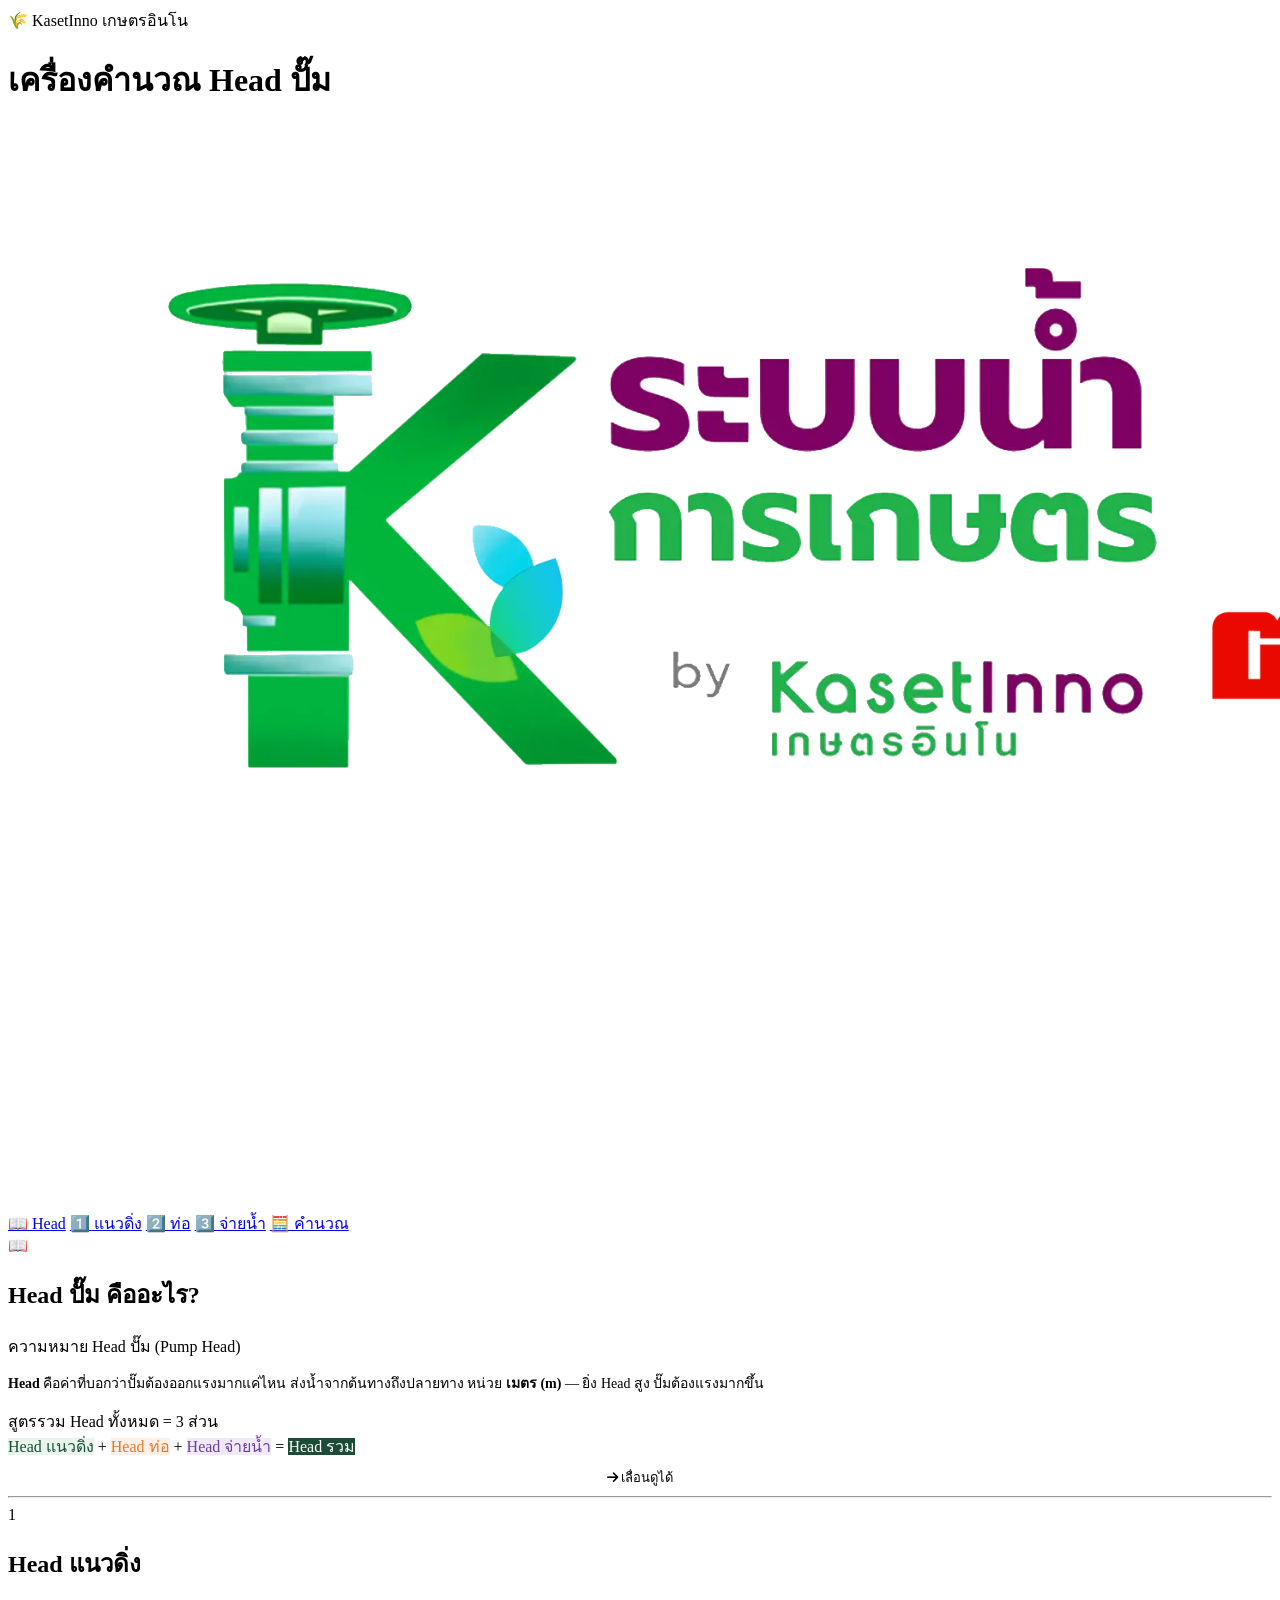
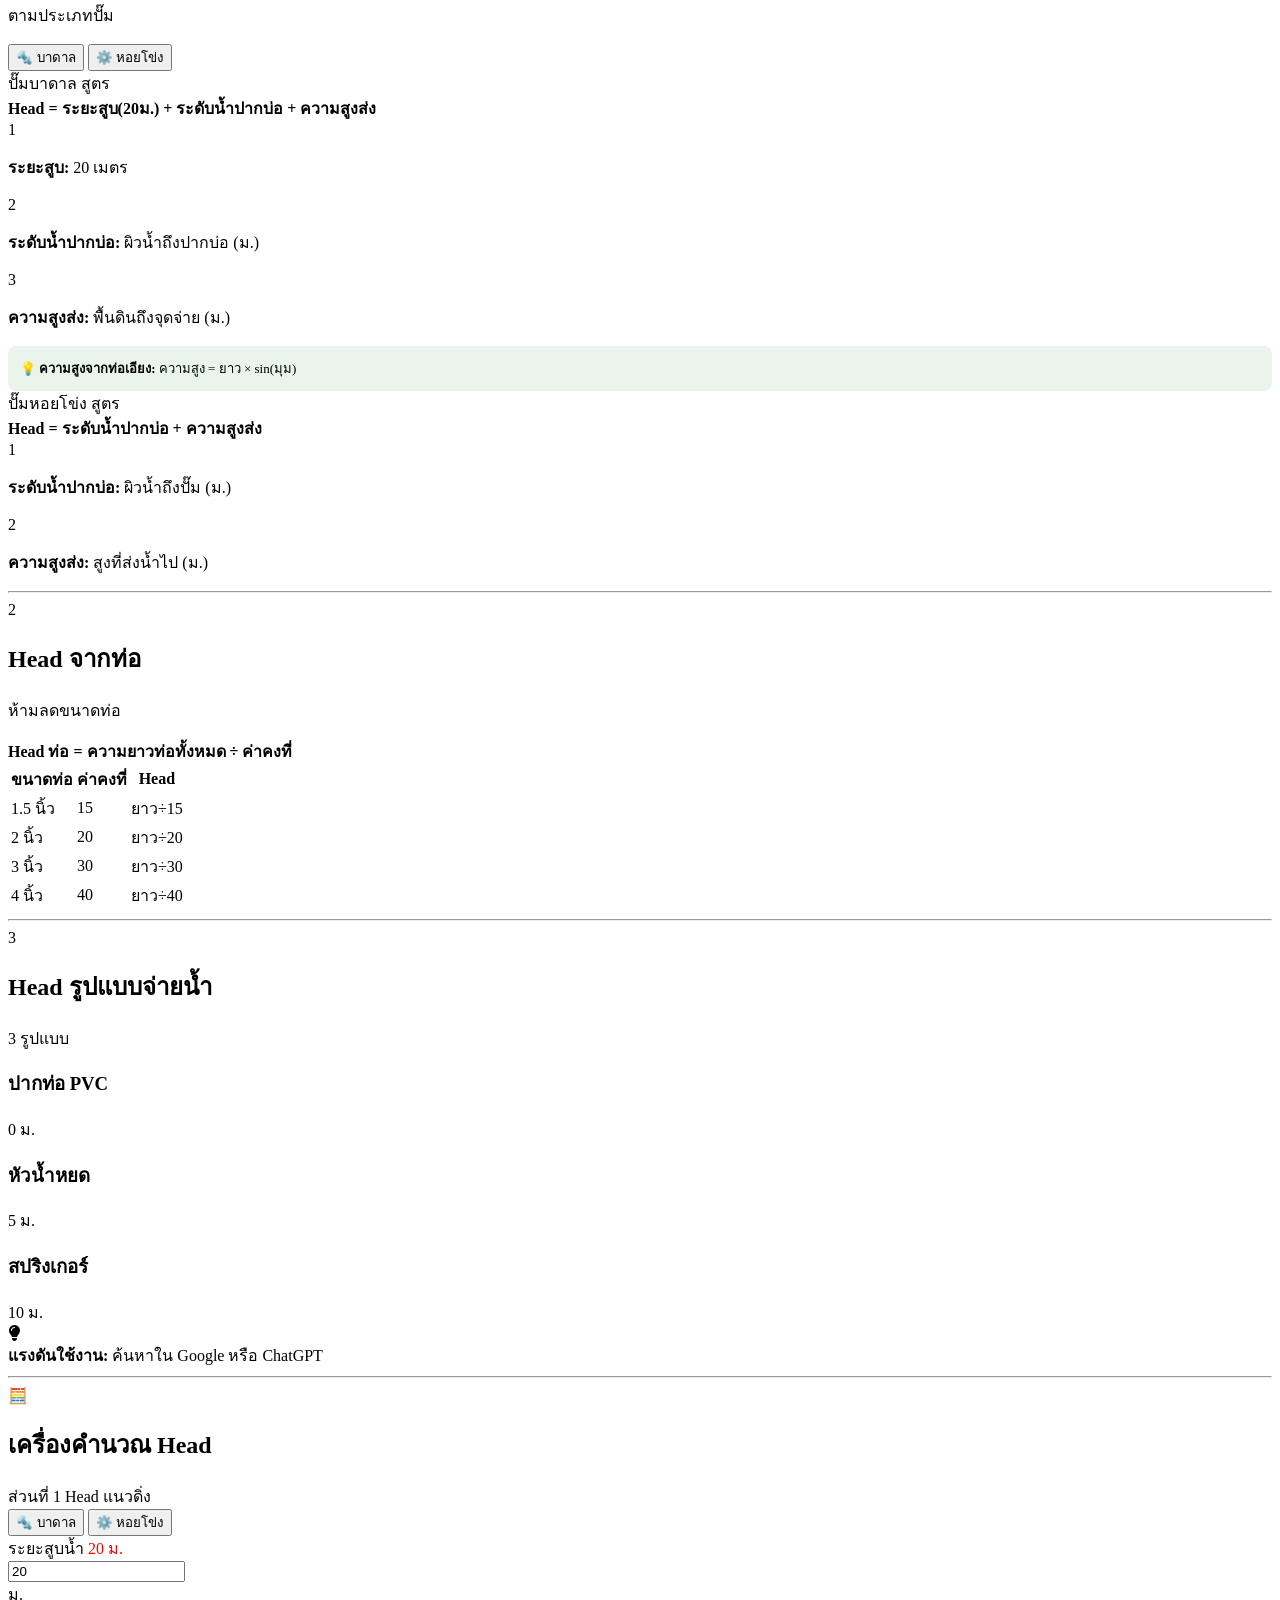
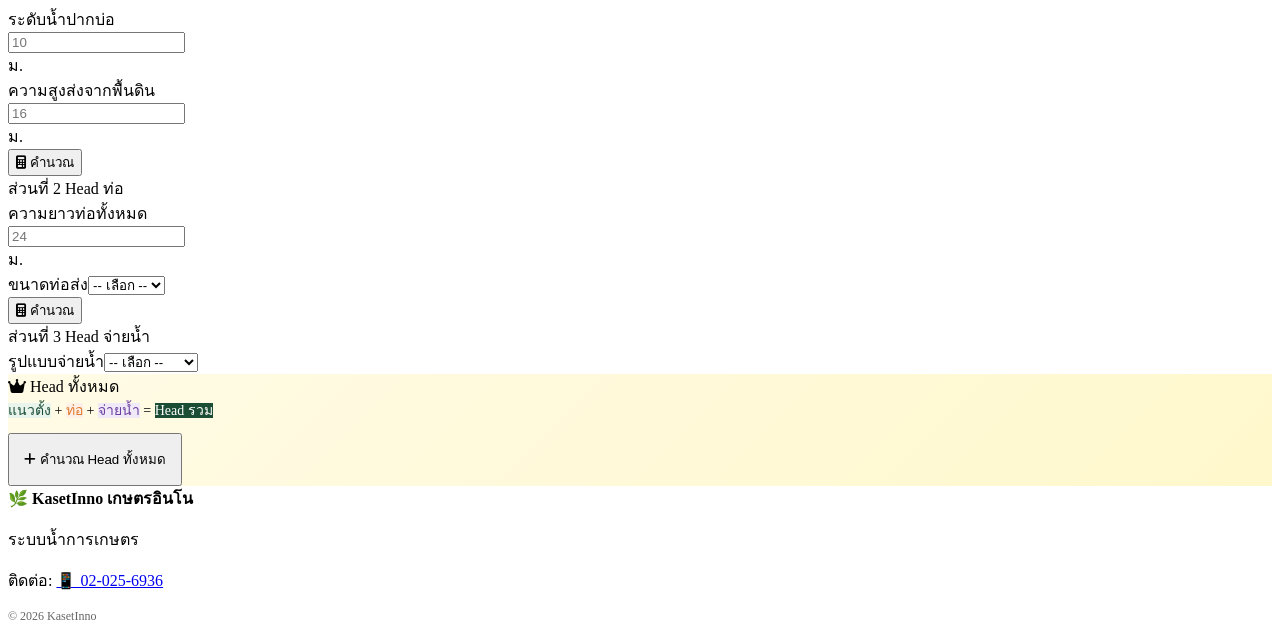
==== commit d0bbc6da: "Summary" ====
--- a/index.html
+++ b/index.html
@@ -7,575 +7,6 @@
     <link href="https://fonts.googleapis.com/css2?family=Sarabun:wght@300;400;600;700;800&display=swap" rel="stylesheet">
     <link rel="stylesheet" href="https://cdnjs.cloudflare.com/ajax/libs/font-awesome/6.4.0/css/all.min.css">
     <script src="https://cdnjs.cloudflare.com/ajax/libs/Chart.js/4.4.1/chart.umd.min.js"></script>
-    <style>
-        * { box-sizing: border-box; margin: 0; padding: 0; }
-        :root {
-            --green-dark: #1b4d35; --green-mid: #2e7d52; --green-light: #e8f4ec;
-            --gold: #f5c842; --orange: #e07a2f; --purple: #6b3fa0;
-            --bg: #f5f5f2; --card-bg: #ffffff; --text: #1a1a1a; --text-muted: #4a5a4e;
-            --radius: 14px; --shadow: 0 3px 14px rgba(27,77,53,0.08);
-        }
-        body {
-            font-family: "Sarabun", sans-serif;
-            background: var(--bg);
-            color: var(--text);
-            line-height: 1.5;
-            font-size: 15px;
-            padding: 0 0 20px 0;
-        }
-        .container { max-width: 500px; margin: 0 auto; padding: 0 12px; }
-        /* hero */
-        .hero {
-            background: linear-gradient(135deg, var(--green-dark), var(--green-mid));
-            color: #fff;
-            padding: 20px 16px 28px;
-            text-align: center;
-            border-radius: 0 0 24px 24px;
-            margin-bottom: 12px;
-        }
-        .hero-badge {
-            display: inline-block;
-            background: var(--gold);
-            color: var(--green-dark);
-            font-weight: 700;
-            font-size: 11px;
-            padding: 2px 14px;
-            border-radius: 99px;
-            letter-spacing: 0.5px;
-            margin-bottom: 6px;
-        }
-        .hero h1 {
-            font-size: 26px;
-            font-weight: 800;
-            line-height: 1.2;
-        }
-        .hero h1 span { color: var(--gold); }
-        .hero-logo { max-width: 120px; margin-top: 8px; }
-
-        /* sticky nav - mobile first scrollable */
-        .sticky-nav {
-            position: sticky;
-            top: 0;
-            z-index: 100;
-            background: var(--green-dark);
-            display: flex;
-            overflow-x: auto;
-            overflow-y: hidden;
-            flex-wrap: nowrap;
-            gap: 6px;
-            padding: 8px 12px;
-            -webkit-overflow-scrolling: touch;
-            scrollbar-width: none;
-            box-shadow: 0 2px 10px rgba(0,0,0,0.1);
-        }
-        .sticky-nav::-webkit-scrollbar { display: none; }
-        .sticky-nav a {
-            flex: 0 0 auto;
-            white-space: nowrap;
-            color: rgba(255,255,255,0.8);
-            text-decoration: none;
-            font-size: 12px;
-            font-weight: 600;
-            padding: 6px 14px;
-            border-radius: 99px;
-            transition: 0.2s;
-        }
-        .sticky-nav a.active {
-            background: var(--gold);
-            color: var(--green-dark);
-        }
-        .sticky-nav a:hover { background: rgba(255,255,255,0.12); color:#fff; }
-
-        /* section */
-        .section { padding: 18px 0; }
-        .section-header {
-            display: flex;
-            align-items: center;
-            gap: 12px;
-            margin-bottom: 16px;
-        }
-        .section-num {
-            width: 40px; height: 40px;
-            border-radius: 50%;
-            display: flex;
-            align-items: center;
-            justify-content: center;
-            font-weight: 800;
-            font-size: 18px;
-            flex-shrink: 0;
-            color:#fff;
-        }
-        .num-green { background: var(--green-dark); }
-        .num-orange { background: var(--orange); }
-        .num-purple { background: var(--purple); }
-        .num-blue { background: #1f5db8; }
-        .section-header h2 {
-            font-size: 20px;
-            font-weight: 800;
-            color: var(--green-dark);
-        }
-        .section-header p {
-            font-size: 13px;
-            color: var(--text-muted);
-            margin-top: 0;
-        }
-
-        /* cards */
-        .card {
-            background: var(--card-bg);
-            border-radius: var(--radius);
-            box-shadow: var(--shadow);
-            padding: 16px 14px;
-            margin-bottom: 16px;
-        }
-        .card-title {
-            font-size: 15px;
-            font-weight: 700;
-            margin-bottom: 12px;
-            display: flex;
-            align-items: center;
-            gap: 6px;
-            flex-wrap: wrap;
-        }
-        .tag {
-            font-size: 11px;
-            font-weight: 700;
-            padding: 2px 10px;
-            border-radius: 99px;
-            text-transform: uppercase;
-            letter-spacing: 0.3px;
-            white-space: nowrap;
-        }
-        .tag-green { background: var(--green-light); color: var(--green-dark); }
-        .tag-orange { background: #fef0e6; color: var(--orange); }
-        .tag-purple { background: #f0eaf8; color: var(--purple); }
-        .tag-blue { background: #e8f0fe; color: #1f5db8; }
-
-        /* inputs - mobile friendly */
-        .input-group { margin-bottom: 14px; }
-        .input-label {
-            display: block;
-            font-weight: 700;
-            font-size: 14px;
-            margin-bottom: 4px;
-        }
-        .input-hint {
-            font-size: 12px;
-            color: var(--text-muted);
-            display: block;
-            margin-bottom: 4px;
-        }
-        .input-wrapper {
-            display: flex;
-            flex-direction: row;
-            align-items: center;
-            gap: 6px;
-        }
-        .input-wrapper input, .input-wrapper select {
-            flex: 1;
-            padding: 10px 12px;
-            border: 2px solid #e0e8e4;
-            border-radius: 8px;
-            font-family: "Sarabun", sans-serif;
-            font-size: 15px;
-            background: #fff;
-            width: 100%;
-            min-width: 0;
-        }
-        .input-unit {
-            font-weight: 600;
-            color: var(--text-muted);
-            padding: 10px 12px;
-            background: var(--green-light);
-            border-radius: 8px;
-            text-align: center;
-            font-size: 13px;
-            white-space: nowrap;
-            flex-shrink: 0;
-        }
-        .btn {
-            padding: 12px 16px;
-            border: none;
-            border-radius: 8px;
-            font-family: "Sarabun", sans-serif;
-            font-size: 15px;
-            font-weight: 700;
-            cursor: pointer;
-            transition: 0.2s;
-            display: inline-flex;
-            align-items: center;
-            justify-content: center;
-            gap: 6px;
-            width: 100%;
-        }
-        .btn-primary { background: var(--green-dark); color: #fff; }
-        .btn-primary:hover { background: var(--green-mid); }
-        .btn-secondary { background: var(--green-light); color: var(--green-dark); }
-
-        .btn-group {
-            display: flex;
-            gap: 6px;
-            flex-wrap: wrap;
-        }
-        .btn-group .btn { flex: 1; min-width: 100px; }
-
-        /* formula box - ensure inline key lines stay on one line */
-        .formula-box {
-            border-radius: 10px;
-            padding: 14px 16px;
-            margin: 10px 0;
-            font-size: 14px;
-        }
-        .formula-box.green { background: var(--green-light); border-left: 4px solid var(--green-dark); }
-        .formula-box.orange { background: #fef0e6; border-left: 4px solid var(--orange); }
-        .formula-box.purple { background: #f0eaf8; border-left: 4px solid var(--purple); }
-        .formula-line {
-            display: flex;
-            align-items: center;
-            gap: 6px;
-            font-size: 14px;
-            flex-wrap: nowrap;
-            overflow-x: auto;
-            white-space: nowrap;
-            -webkit-overflow-scrolling: touch;
-            padding: 2px 0;
-        }
-        .formula-line::-webkit-scrollbar { display: none; }
-        .formula-line .fval {
-            flex-shrink: 0;
-            background: rgba(27,77,53,0.1);
-            border-radius: 6px;
-            padding: 2px 8px;
-            font-weight: 700;
-            color: var(--green-dark);
-            white-space: nowrap;
-        }
-        .formula-line .fval.orange { background: rgba(224,122,47,0.12); color: var(--orange); }
-        .formula-line .fval.purple { background: rgba(107,63,160,0.12); color: var(--purple); }
-        .formula-line .fval.result { background: var(--green-dark); color: #fff; padding: 3px 12px; }
-        .formula-line .sep { flex-shrink: 0; opacity: 0.5; margin: 0 2px; }
-
-        /* result box */
-        .result-box {
-            background: linear-gradient(135deg, var(--green-dark), var(--green-mid));
-            color: #fff;
-            border-radius: var(--radius);
-            padding: 20px;
-            margin-top: 14px;
-            text-align: center;
-        }
-        .result-box h3 { font-size: 16px; opacity: 0.9; margin-bottom: 4px; }
-        .result-value { font-size: 38px; font-weight: 800; line-height: 1.1; }
-        .result-unit { font-size: 14px; opacity: 0.8; }
-
-        /* pump tabs */
-        .pump-tabs, .zone-tabs {
-            display: flex;
-            gap: 6px;
-            flex-wrap: wrap;
-            margin-bottom: 12px;
-        }
-        .pump-tab, .zone-tab {
-            padding: 8px 14px;
-            border-radius: 99px;
-            border: 2px solid transparent;
-            font-family: "Sarabun", sans-serif;
-            font-size: 13px;
-            font-weight: 700;
-            cursor: pointer;
-            background: var(--green-light);
-            color: var(--green-dark);
-            flex: 1 1 auto;
-            min-width: 80px;
-            text-align: center;
-        }
-        .pump-tab.active, .zone-tab.active {
-            background: var(--green-dark);
-            color: #fff;
-        }
-        .pump-content, .zone-tab-content { display: none; }
-        .pump-content.active, .zone-tab-content.active { display: block; animation: fade 0.25s; }
-        @keyframes fade { from { opacity:0; transform:translateY(6px); } to { opacity:1; transform:translateY(0); } }
-
-        /* steps */
-        .steps { display: flex; flex-direction: column; gap: 8px; margin-top: 10px; }
-        .step { display: flex; gap: 10px; align-items: flex-start; }
-        .step-dot {
-            width: 24px; height: 24px;
-            border-radius: 50%;
-            display: flex;
-            align-items: center;
-            justify-content: center;
-            font-weight: 700;
-            font-size: 12px;
-            flex-shrink: 0;
-            color: #fff;
-        }
-        .dot-green { background: var(--green-dark); }
-        .step p { font-size: 14px; margin: 0; }
-
-        /* tables */
-        .data-table {
-            width: 100%;
-            border-collapse: collapse;
-            font-size: 13px;
-            margin-top: 10px;
-        }
-        .data-table th, .data-table td {
-            border: 1px solid #dde8e0;
-            padding: 8px 6px;
-            text-align: center;
-        }
-        .data-table th { background: var(--green-dark); color: #fff; font-weight: 700; }
-
-        /* grid */
-        .grid-3 {
-            display: grid;
-            grid-template-columns: 1fr 1fr 1fr;
-            gap: 10px;
-        }
-        .grid-3 .card { padding: 12px; text-align: center; }
-        .grid-3 .card h3 { font-size: 14px; margin-bottom: 4px; }
-        .grid-3 .result-value { font-size: 22px; }
-
-        /* pre formula - keep total head line inline */
-        .pre-formula-grid {
-            display: flex;
-            flex-wrap: nowrap;
-            gap: 6px;
-            justify-content: center;
-            align-items: center;
-            overflow-x: auto;
-            padding: 4px 0;
-            -webkit-overflow-scrolling: touch;
-        }
-        .pre-formula-grid::-webkit-scrollbar { display: none; }
-        .pre-formula-part {
-            flex: 0 0 auto;
-            border-radius: 10px;
-            padding: 10px 10px;
-            text-align: center;
-            min-width: 80px;
-        }
-        .part-green { background: var(--green-light); border: 2px solid var(--green-dark); }
-        .part-orange { background: #fef0e6; border: 2px solid var(--orange); }
-        .part-purple { background: #f0eaf8; border: 2px solid var(--purple); }
-        .pre-part-num { font-size: 20px; font-weight: 800; }
-        .pre-part-label { font-size: 11px; font-weight: 700; line-height: 1.2; }
-        .pre-formula-plus { flex-shrink: 0; font-size: 20px; font-weight: 800; color: var(--text-muted); }
-
-        /* alerts */
-        .alert {
-            padding: 12px 14px;
-            border-radius: 8px;
-            display: flex;
-            align-items: center;
-            gap: 10px;
-            font-size: 13px;
-            font-weight: 600;
-            margin-top: 10px;
-        }
-        .alert-info { background: #e3f2fd; color: #1565c0; border-left: 4px solid #1565c0; }
-        .alert-success { background: var(--green-light); color: var(--green-dark); border-left: 4px solid var(--green-dark); }
-        .alert i { font-size: 18px; }
-
-        /* summary */
-        .summary-box {
-            background: var(--green-light);
-            border-radius: var(--radius);
-            padding: 16px;
-            margin-top: 12px;
-        }
-        .summary-item {
-            display: flex;
-            justify-content: space-between;
-            padding: 6px 0;
-            font-size: 14px;
-            border-bottom: 1px solid rgba(27,77,53,0.08);
-        }
-        .summary-total {
-            font-size: 17px;
-            font-weight: 800;
-            color: var(--green-dark);
-            padding-top: 10px;
-            border-top: 2px solid var(--green-dark);
-            margin-top: 6px;
-        }
-
-        /* pump cards */
-        .pump-cards-grid {
-            display: grid;
-            grid-template-columns: 1fr 1fr;
-            gap: 10px;
-            margin-bottom: 12px;
-        }
-        .pump-model-card {
-            background: #fff;
-            border: 2px solid #d4e8db;
-            border-radius: 12px;
-            padding: 12px 10px;
-            cursor: pointer;
-            transition: 0.2s;
-            text-align: center;
-        }
-        .pump-model-card.selected { border-color: var(--green-dark); background: var(--green-light); }
-        .pump-card-img {
-            width: 100%;
-            height: 90px;
-            object-fit: contain;
-            background: #f5f9f6;
-            border-radius: 6px;
-            margin-bottom: 6px;
-        }
-        .pump-card-name { font-size: 13px; font-weight: 800; color: var(--green-dark); margin-bottom: 4px; }
-        .pump-card-stat { font-size: 11px; display: flex; justify-content: space-between; }
-        .pump-card-flow-badge {
-            background: var(--green-dark);
-            color: #fff;
-            padding: 4px 6px;
-            border-radius: 6px;
-            font-size: 12px;
-            font-weight: 700;
-            margin-top: 6px;
-        }
-        .pump-card-flow-badge-orange {
-            background: var(--orange);
-            color: #fff;
-            padding: 4px 6px;
-            border-radius: 6px;
-            font-size: 12px;
-            font-weight: 700;
-            margin-top: 4px;
-        }
-
-        /* footer */
-        footer {
-            background: var(--green-dark);
-            color: rgba(255,255,255,0.8);
-            text-align: center;
-            padding: 24px 16px;
-            font-size: 13px;
-            border-radius: 20px 20px 0 0;
-            margin-top: 16px;
-        }
-        footer strong { color: var(--gold); display: block; font-size: 18px; }
-        footer a { color: var(--gold); text-decoration: none; }
-
-        /* mobile tweaks */
-        @media (max-width: 480px) {
-            .grid-3 { grid-template-columns: 1fr 1fr; }
-            .pump-cards-grid { grid-template-columns: 1fr 1fr; }
-            .hero h1 { font-size: 22px; }
-            .result-value { font-size: 30px; }
-            .pre-formula-part { min-width: 70px; padding: 8px 6px; }
-            .pre-part-label { font-size: 10px; }
-            .sticky-nav a { font-size: 11px; padding: 4px 10px; }
-            .formula-line { font-size: 13px; }
-        }
-        @media (max-width: 380px) {
-            .grid-3 { grid-template-columns: 1fr; }
-            .pump-cards-grid { grid-template-columns: 1fr; }
-        }
-
-        .divider { border: none; border-top: 2px dashed #d4e8db; margin: 20px 0; }
-        .zone-result-box {
-            background: linear-gradient(135deg, var(--green-dark), var(--green-mid));
-            color: #fff;
-            border-radius: 12px;
-            padding: 16px;
-            text-align: center;
-            margin-top: 10px;
-        }
-        .zone-result-box .z-value { font-size: 32px; font-weight: 800; }
-        .zone-inline-result {
-            background: var(--green-light);
-            border-radius: 8px;
-            padding: 8px 12px;
-            font-size: 13px;
-            font-weight: 700;
-            color: var(--green-dark);
-            margin-top: 6px;
-            display: none;
-        }
-        .pump-info-panel {
-            margin-top: 14px;
-            border: 2px solid #d4e8db;
-            border-radius: var(--radius);
-            background: #fff;
-            padding: 14px;
-        }
-        .pump-info-img { max-width: 100%; height: auto; border-radius: 8px; }
-        .pump-info-name { font-size: 16px; font-weight: 800; color: var(--green-dark); }
-        .pump-parts-grid {
-            display: grid;
-            grid-template-columns: 1fr 1fr;
-            gap: 6px;
-            margin-top: 8px;
-        }
-        .part-item {
-            background: #f5f9f6;
-            border-radius: 8px;
-            padding: 8px 10px;
-            font-size: 12px;
-        }
-        .part-item-code { font-weight: 700; color: var(--green-dark); }
-        .pump-parts-total-row {
-            display: flex;
-            justify-content: space-between;
-            background: var(--green-dark);
-            color: #fff;
-            border-radius: 8px;
-            padding: 8px 14px;
-            margin-top: 8px;
-            font-weight: 700;
-        }
-        .pump-flow-result {
-            padding: 12px;
-            border-radius: 8px;
-            text-align: center;
-            margin-top: 10px;
-            font-weight: 700;
-        }
-        .pump-flow-result.ok { background: var(--green-light); border: 2px solid var(--green-dark); }
-        .pump-flow-result.warn { background: #fef0e6; border: 2px solid var(--orange); }
-        .flow-num { font-size: 28px; display: block; }
-        .zone-calc-section { margin-top: 16px; }
-        .zone-step-label { font-size: 12px; font-weight: 700; color: var(--text-muted); margin: 10px 0 4px; }
-        .formula-pill {
-            display: inline-flex;
-            align-items: center;
-            gap: 6px;
-            background: var(--green-light);
-            border: 1.5px solid var(--green-dark);
-            border-radius: 99px;
-            padding: 4px 12px;
-            font-size: 13px;
-            font-weight: 700;
-            color: var(--green-dark);
-            flex-wrap: wrap;
-        }
-        /* keep total head line inline */
-        .total-head-line {
-            display: flex;
-            flex-wrap: nowrap;
-            align-items: center;
-            gap: 4px;
-            font-size: 15px;
-            font-weight: 700;
-            color: var(--green-dark);
-            overflow-x: auto;
-            padding: 4px 0;
-            -webkit-overflow-scrolling: touch;
-        }
-        .total-head-line::-webkit-scrollbar { display: none; }
-        .total-head-line .th-item {
-            flex-shrink: 0;
-            background: rgba(27,77,53,0.08);
-            padding: 2px 10px;
-            border-radius: 20px;
-        }
-        .total-head-line .th-plus { flex-shrink: 0; opacity: 0.5; }
-    </style>
 </head>
 <body>
     <header class="hero">
@@ -605,7 +36,6 @@
             </div>
             <div class="card">
                 <div class="card-title"><span class="tag tag-blue">สูตรรวม</span> Head ทั้งหมด = 3 ส่วน</div>
-                <!-- Total head line kept inline -->
                 <div class="total-head-line">
                     <span class="th-item" style="background:#e8f4ec;color:#1b4d35;">Head แนวดิ่ง</span>
                     <span class="th-plus">+</span>
@@ -761,7 +191,6 @@
             <!-- TOTAL -->
             <div class="card" style="border:2px solid var(--gold);background:linear-gradient(135deg,#FFFBE6,#FFF8CC);">
                 <div class="card-title"><i class="fas fa-crown" style="color:var(--gold);"></i> Head ทั้งหมด</div>
-                <!-- Keep total head line inline -->
                 <div class="total-head-line" style="justify-content:center;margin-bottom:12px;font-size:14px;">
                     <span class="th-item" style="background:#e8f4ec;color:#1b4d35;">แนวตั้ง</span>
                     <span class="th-plus">+</span>
@@ -823,7 +252,7 @@
                         <div id="sprinkler-zone-result" class="zone-result-box" style="display:none;"><div class="z-label">จำนวนโซน</div><div class="z-value" id="sprinkler-zone-value">—</div><div class="z-note" id="sprinkler-zone-note"></div></div>
                     </div>
                 </div>
-                <!-- Pump info panel -->
+                <!-- Pump info panel - now visible when card is clicked -->
                 <div id="pump-info-panel" class="pump-info-panel" style="display:none;margin-top:14px;">
                     <div style="display:flex;flex-direction:column;gap:10px;">
                         <img id="pump-info-img" src="" alt="pump" style="max-width:100%;border-radius:8px;">
@@ -845,254 +274,5 @@
     </footer>
 
     <script src="./data/pump_data.js" defer></script>
-    <script>
-        // ---- script.js content adapted for mobile ----
-        let state = { pumpType: "borehole", verticalHead: 0, pipeHead: 0, deliveryHead: 0, deliveryType: "", selectedPump: null, pumpFlow: 0 };
-        let pumpChart = null;
-
-        function switchPump(type, btn) {
-            document.querySelectorAll('.pump-content').forEach(el => el.classList.remove('active'));
-            document.querySelectorAll('.pump-tab').forEach(el => el.classList.remove('active'));
-            document.getElementById('pump-'+type).classList.add('active');
-            btn.classList.add('active');
-        }
-
-        function selectPumpType(type) {
-            state.pumpType = type;
-            const b = document.getElementById('btn-borehole'), c = document.getElementById('btn-centrifugal');
-            if(type==='borehole') {
-                b.className='btn btn-primary'; c.className='btn btn-secondary';
-                document.getElementById('calc-borehole').style.display='block';
-                document.getElementById('calc-centrifugal').style.display='none';
-            } else {
-                c.className='btn btn-primary'; b.className='btn btn-secondary';
-                document.getElementById('calc-centrifugal').style.display='block';
-                document.getElementById('calc-borehole').style.display='none';
-            }
-        }
-
-        function calculateBorehead() {
-            const d=parseFloat(document.getElementById('bore-depth').value)||0;
-            const w=parseFloat(document.getElementById('bore-water-level').value)||0;
-            const h=parseFloat(document.getElementById('bore-delivery-height').value)||0;
-            const head=d+w+h; state.verticalHead=head;
-            document.getElementById('bore-result').style.display='block';
-            document.getElementById('bore-result-value').textContent=head.toFixed(2);
-        }
-
-        function calculateCenthead() {
-            const s=parseFloat(document.getElementById('cent-suction-depth').value)||0;
-            const h=parseFloat(document.getElementById('cent-delivery-height').value)||0;
-            const head=s+h; state.verticalHead=head;
-            document.getElementById('cent-result').style.display='block';
-            document.getElementById('cent-result-value').textContent=head.toFixed(2);
-        }
-
-        function calculatePipeHead() {
-            const len=parseFloat(document.getElementById('pipe-length').value)||0;
-            const sz=document.getElementById('pipe-size').value;
-            if(!sz){alert('เลือกขนาดท่อ');return;}
-            const divs={1.5:15,2:20,3:30,4:40};
-            const head=len/divs[sz]; state.pipeHead=head;
-            document.getElementById('pipe-result').style.display='block';
-            document.getElementById('pipe-result-value').textContent=head.toFixed(2);
-        }
-
-        function updateDeliveryHead() {
-            const type=document.getElementById('delivery-type').value;
-            state.deliveryType=type;
-            if(type==='0'){ state.deliveryHead=0; document.getElementById('pressure-input').style.display='none'; document.getElementById('delivery-result').style.display='none'; }
-            else if(type==='manual'||type==='sprinkler'){ document.getElementById('pressure-input').style.display='block'; document.getElementById('delivery-result').style.display='none'; }
-        }
-
-        function calculateDeliveryHead() {
-            const p=parseFloat(document.getElementById('delivery-pressure').value)||0;
-            const head=p*10; state.deliveryHead=head;
-            document.getElementById('delivery-result').style.display='block';
-            document.getElementById('delivery-result-value').textContent=head.toFixed(2);
-        }
-
-        function calculateTotalHead() {
-            const vert=state.verticalHead||0, pipe=state.pipeHead||0, deliv=state.deliveryHead||0;
-            const total=vert+pipe+deliv, rec=(total*1.43).toFixed(2);
-            document.getElementById('total-result').style.display='block';
-            document.getElementById('summary-vertical').textContent=vert.toFixed(2)+' ม.';
-            document.getElementById('summary-pipe').textContent=pipe.toFixed(2)+' ม.';
-            document.getElementById('summary-delivery').textContent=deliv.toFixed(2)+' ม.';
-            document.getElementById('summary-total').textContent=total.toFixed(2);
-            document.getElementById('recommended-head').textContent=rec;
-            renderPumpCards(total);
-            document.getElementById('pump-select-card').style.display='block';
-        }
-
-        function renderPumpCards(totalHead) {
-            const grid=document.getElementById('pump-cards-grid'); grid.innerHTML='';
-            document.getElementById('pump-curve-canvas-wrapper').style.display='none';
-            document.getElementById('pump-flow-result').style.display='none';
-            document.getElementById('pump-info-panel').style.display='none';
-            if(pumpChart){ pumpChart.destroy(); pumpChart=null; }
-            state.selectedPump=null;
-            const activeType=state.pumpType;
-            let count=0;
-            if(typeof PUMP_DATA==='undefined'){ grid.innerHTML='<p>กรุณาโหลดข้อมูลปั๊ม</p>'; return; }
-            Object.entries(PUMP_DATA).forEach(([name,data])=>{
-                if(data.type!==activeType) return;
-                const maxHead=Math.max(...data.head);
-                if(maxHead<totalHead) return;
-                const estFlow=getFlowAtHead(name,totalHead);
-                count++;
-                const card=document.createElement('div');
-                card.className='pump-model-card';
-                card.dataset.pump=name;
-                card.innerHTML=`
-                    <img class="pump-card-img" src="${data.image}" alt="${name}" onerror="this.src='data:image/svg+xml,%3Csvg xmlns=%22http://www.w3.org/2000/svg%22 width=%22100%22 height=%2280%22%3E%3Crect fill=%22%23f5f9f6%22 width=%22100%25%22 height=%22100%25%22/%3E%3Ctext x=%2250%25%22 y=%2255%25%22 text-anchor=%22middle%22 fill=%22%23aaa%22 font-size=%2211%22%3Eไม่พบรูป%3C/text%3E%3C/svg%3E'">
-                    <div class="pump-card-name">${name}</div>
-                    <div class="pump-card-stat"><span>รหัส</span><strong>${data.power}</strong></div>
-                    <div class="pump-card-stat"><span>ท่อ</span><strong>${data.po}</strong></div>
-                    <div class="pump-card-flow-badge">≈ ${estFlow!==null?estFlow.toFixed(2)+' คิว/ชม':'-'}</div>
-                    <div class="pump-card-flow-badge-orange">${Number(data.price).toLocaleString()} บาท</div>
-                `;
-                card.addEventListener('click',()=>selectPumpCard(name,card));
-                grid.appendChild(card);
-            });
-            if(count===0) grid.innerHTML='<p style="color:var(--orange);font-weight:700;font-size:14px;">⚠️ ไม่มีปั๊มที่รองรับ Head '+totalHead.toFixed(1)+' ม.</p>';
-        }
-
-        function getFlowAtHead(pumpName,targetHead) {
-            const data=PUMP_DATA[pumpName]; if(!data) return null;
-            const heads=data.head, flows=data.flow;
-            const maxHead=Math.max(...heads);
-            if(targetHead>maxHead) return null;
-            if(targetHead<=0) return Math.max(...flows);
-            for(let i=0;i<heads.length-1;i++){
-                if(targetHead<=heads[i] && targetHead>=heads[i+1]){
-                    return heads[i+1]===heads[i] ? flows[i] : flows[i] + ((flows[i+1]-flows[i])*(targetHead-heads[i])/(heads[i+1]-heads[i]));
-                }
-            }
-            return null;
-        }
-
-        function generateCurvePoints(pumpName,steps) {
-            const data=PUMP_DATA[pumpName]; const flows=data.flow, heads=data.head;
-            const maxFlow=Math.max(...flows); const pts=[];
-            for(let i=0;i<=steps;i++){
-                const f=(maxFlow/steps)*i;
-                for(let j=0;j<flows.length-1;j++){
-                    if(f>=flows[j] && f<=flows[j+1]){
-                        const h=heads[j]+((heads[j+1]-heads[j])*(f-flows[j])/(flows[j+1]-flows[j]));
-                        pts.push({x:parseFloat(f.toFixed(3)), y:parseFloat(h.toFixed(2))});
-                        break;
-                    }
-                }
-            }
-            return pts;
-        }
-
-        function selectPumpCard(pumpName, cardEl) {
-            document.querySelectorAll('.pump-model-card').forEach(c=>c.classList.remove('selected'));
-            cardEl.classList.add('selected');
-            state.selectedPump=pumpName;
-            drawPumpCurve(pumpName);
-            updatePumpInfoPanel(pumpName);
-        }
-
-        function drawPumpCurve(pumpName) {
-            if(!pumpName) return;
-            const wrapper=document.getElementById('pump-curve-canvas-wrapper');
-            const flowResult=document.getElementById('pump-flow-result');
-            const totalHead=(state.verticalHead||0)+(state.pipeHead||0)+(state.deliveryHead||0);
-            const data=PUMP_DATA[pumpName]; const maxHead=Math.max(...data.head), maxFlow=Math.max(...data.flow);
-            const curvePoints=generateCurvePoints(pumpName,120);
-            const headLinePoints=[{x:0,y:totalHead},{x:maxFlow,y:totalHead}];
-            const estFlow=getFlowAtHead(pumpName,totalHead);
-            const inter=estFlow!==null?[{x:parseFloat(estFlow.toFixed(2)),y:parseFloat(totalHead.toFixed(2))}]:[];
-            wrapper.style.display='block';
-            if(pumpChart){ pumpChart.destroy(); pumpChart=null; }
-            const ctx=document.getElementById('pumpCurveChart').getContext('2d');
-            pumpChart=new Chart(ctx,{
-                type:'scatter',
-                data:{
-                    datasets:[
-                        {label:'เส้นโค้ง',data:curvePoints,type:'line',borderColor:'#1B4D35',backgroundColor:'rgba(27,77,53,0.08)',borderWidth:3,fill:true,tension:0.35,pointRadius:0,order:3},
-                        {label:'Head ที่ต้องการ',data:headLinePoints,type:'line',borderColor:'#E07A2F',borderWidth:2,borderDash:[8,4],pointRadius:0,fill:false,tension:0,order:2},
-                        {label:'จุดทำงาน',data:inter,type:'scatter',backgroundColor:'#F5C842',borderColor:'#1B4D35',borderWidth:2,pointRadius:8,order:1}
-                    ]
-                },
-                options:{responsive:true,plugins:{legend:{display:false},tooltip:{callbacks:{label:ctx=>`อัตราไหล: ${ctx.parsed.x.toFixed(2)} ม³/ชม.  | Head: ${ctx.parsed.y.toFixed(1)} ม.`}}},scales:{x:{title:{display:true,text:'อัตราไหล (ม³/ชม.)',font:{size:11}},grid:{color:'rgba(0,0,0,0.05)'}},y:{title:{display:true,text:'Head (เมตร)',font:{size:11}},grid:{color:'rgba(0,0,0,0.05)'}}}}
-            });
-            flowResult.style.display='block';
-            if(estFlow!==null){
-                flowResult.className='pump-flow-result ok';
-                flowResult.innerHTML=`✅ อัตราไหลที่ Head ${totalHead.toFixed(1)} ม. <span class="flow-num">${estFlow.toFixed(2)} ม³/ชม.</span> ≈ ${((estFlow*1000)/60).toFixed(0)} ลิตร/นาที`;
-                state.pumpFlow=estFlow;
-                document.getElementById('zone-calc-section').style.display='block';
-                calcDripperZone(); calcSprinklerZone();
-            } else {
-                flowResult.className='pump-flow-result warn';
-                flowResult.innerHTML=`⚠️ Head ${totalHead.toFixed(1)} ม. สูงเกินขีดจำกัด (Max ${maxHead.toFixed(0)} ม.)`;
-                document.getElementById('zone-calc-section').style.display='none';
-            }
-        }
-
-        function updatePumpInfoPanel(pumpName) {
-            const data=PUMP_DATA[pumpName]; if(!data) return;
-            document.getElementById('pump-info-img').src=data.image;
-            document.getElementById('pump-info-name').textContent=pumpName;
-            const badge=document.getElementById('pump-info-type-badge');
-            const label=data.type==='borehole'?'🔩 ปั๊มบาดาล':'⚙️ ปั๊มหอยโข่ง';
-            badge.innerHTML=`<span style="display:inline-block;padding:2px 10px;border-radius:99px;background:var(--green-light);color:var(--green-dark);font-size:12px;font-weight:700;">${label}</span> <span style="display:inline-block;padding:2px 10px;border-radius:99px;background:#fff7e0;color:#b8860b;font-size:12px;font-weight:700;">฿${Number(data.price).toLocaleString()} บาท</span>`;
-            const parts=data.parts||[];
-            const grid=document.getElementById('pump-parts-grid');
-            grid.innerHTML=parts.map(p=>`<div class="part-item"><div class="part-item-code">${p.code}</div><div>${p.label} ${p.qty} ${p.unit}</div></div>`).join('');
-            const total=parts.reduce((s,p)=>s+(p.price*p.qty),0);
-            document.getElementById('pump-parts-total').textContent=total>0?'฿'+total.toLocaleString():'฿'+Number(data.price).toLocaleString();
-            document.getElementById('pump-info-panel').style.display='block';
-        }
-
-        function switchZoneTab(tab, btn) {
-            document.querySelectorAll('.zone-tab').forEach(t=>t.classList.remove('active'));
-            document.querySelectorAll('.zone-tab-content').forEach(t=>t.classList.remove('active'));
-            btn.classList.add('active');
-            document.getElementById('zone-tab-'+tab).classList.add('active');
-        }
-
-        function calcDripperZone() {
-            const flow=state.pumpFlow||0; const raiPerPump=flow/6;
-            const res=document.getElementById('dripper-rai-result');
-            res.style.display='block';
-            res.innerHTML=`ปั๊มรองรับ <strong>${raiPerPump.toFixed(2)} ไร่</strong> ต่อรอบ`;
-            const total=parseFloat(document.getElementById('dripper-total-rai').value);
-            const box=document.getElementById('dripper-zone-result');
-            if(!total||total<=0||raiPerPump<=0){ box.style.display='none'; return; }
-            const zones=Math.ceil(total/raiPerPump);
-            box.style.display='block';
-            document.getElementById('dripper-zone-value').textContent=zones;
-            document.getElementById('dripper-zone-note').textContent=zones<=1?'✅ รองรับทั้งหมดในรอบเดียว':`แบ่ง ${zones} โซน`;
-        }
-
-        function calcSprinklerZone() {
-            const flow=state.pumpFlow||0;
-            const lph=parseFloat(document.getElementById('sprinkler-lph').value);
-            const cmsRes=document.getElementById('sprinkler-cms-result');
-            const headsRes=document.getElementById('sprinkler-heads-result');
-            const zoneBox=document.getElementById('sprinkler-zone-result');
-            if(!lph||lph<=0){ cmsRes.style.display='none'; headsRes.style.display='none'; zoneBox.style.display='none'; return; }
-            const flowPerHead=lph/1000;
-            cmsRes.style.display='block';
-            cmsRes.innerHTML=`${lph} L/H = <strong>${flowPerHead.toFixed(4)} คิว/ชม</strong> ต่อหัว`;
-            const headsPerPump=flowPerHead>0?Math.floor(flow/flowPerHead):0;
-            headsRes.style.display='block';
-            headsRes.innerHTML=`ปั๊มรองรับ <strong>${headsPerPump} หัว</strong> ต่อรอบ`;
-            const total=parseFloat(document.getElementById('sprinkler-total-heads').value);
-            if(!total||total<=0||headsPerPump<=0){ zoneBox.style.display='none'; return; }
-            const zones=Math.ceil(total/headsPerPump);
-            zoneBox.style.display='block';
-            document.getElementById('sprinkler-zone-value').textContent=zones;
-            document.getElementById('sprinkler-zone-note').textContent=zones<=1?'✅ รองรับทั้งหมดในรอบเดียว':`แบ่ง ${zones} โซน`;
-        }
-
-        // init
-        document.addEventListener('DOMContentLoaded', ()=>{ selectPumpType('borehole'); });
-    </script>
 </body>
 </html>
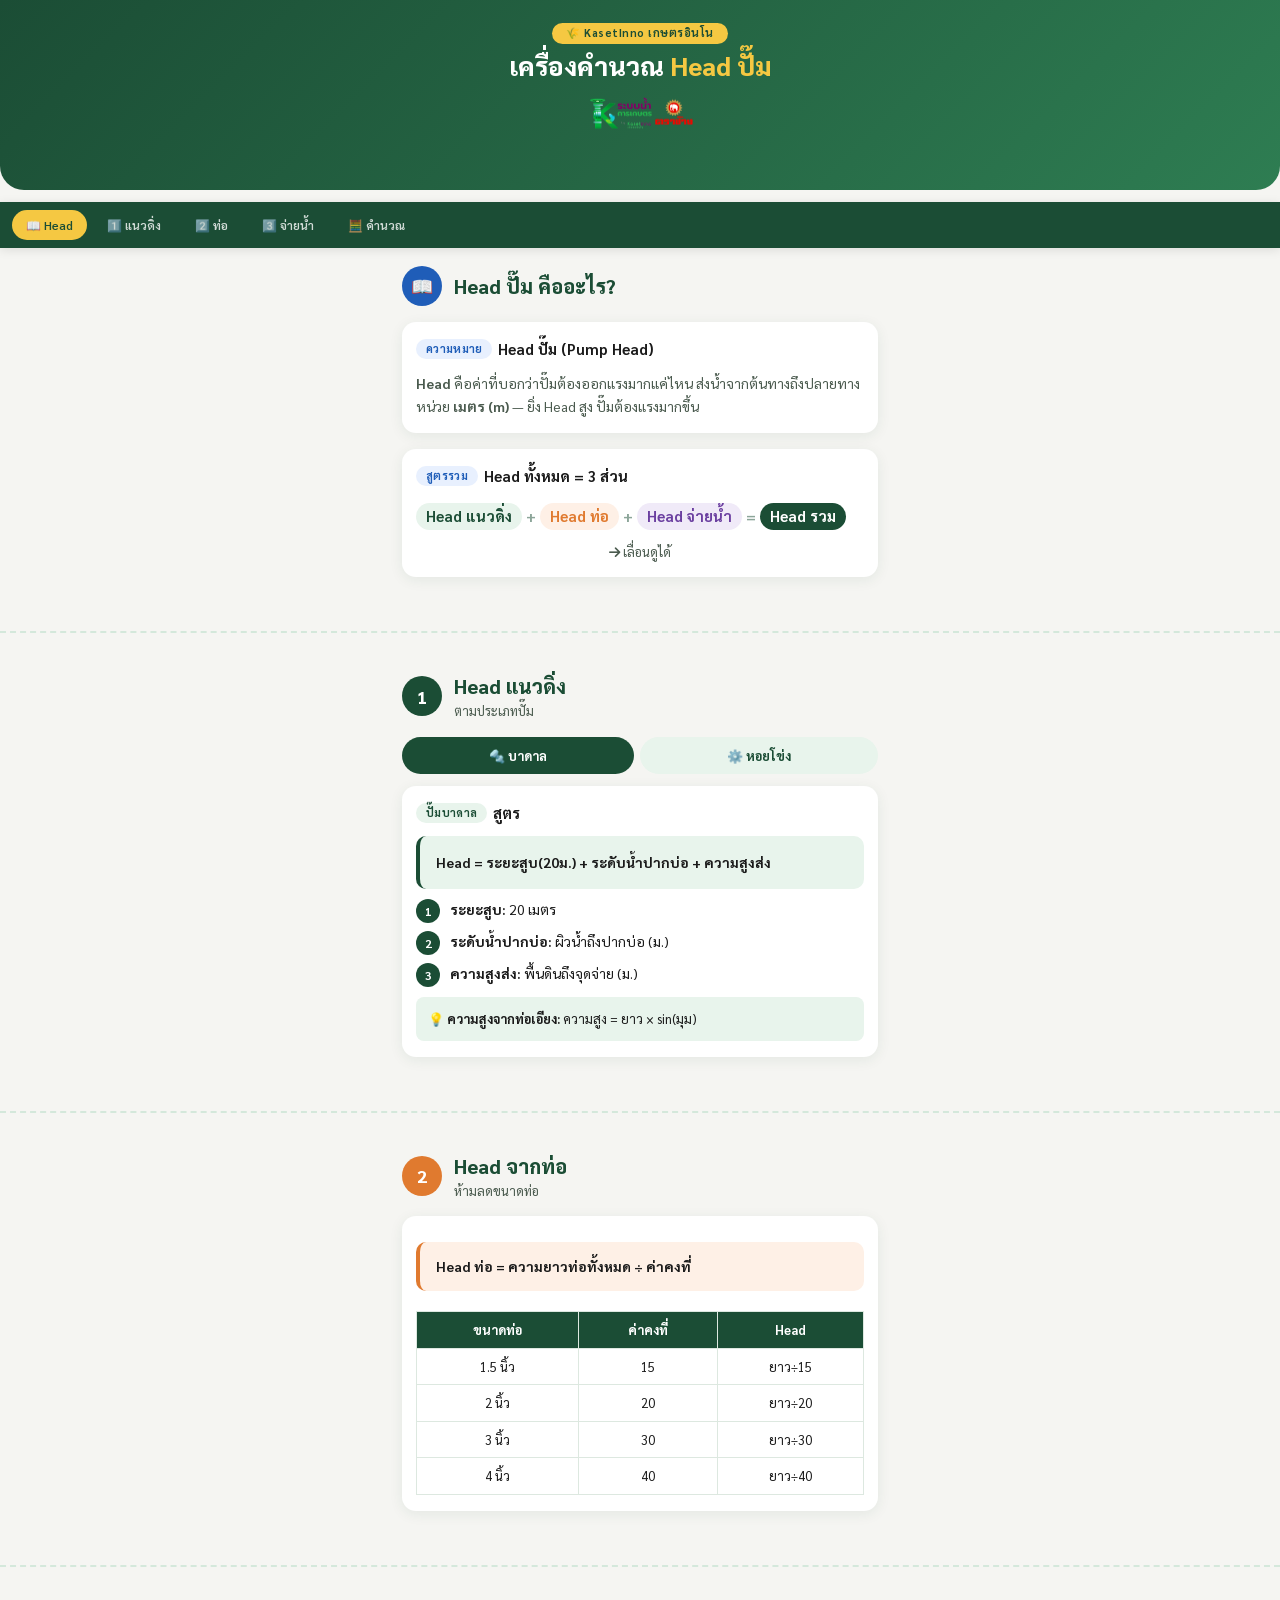
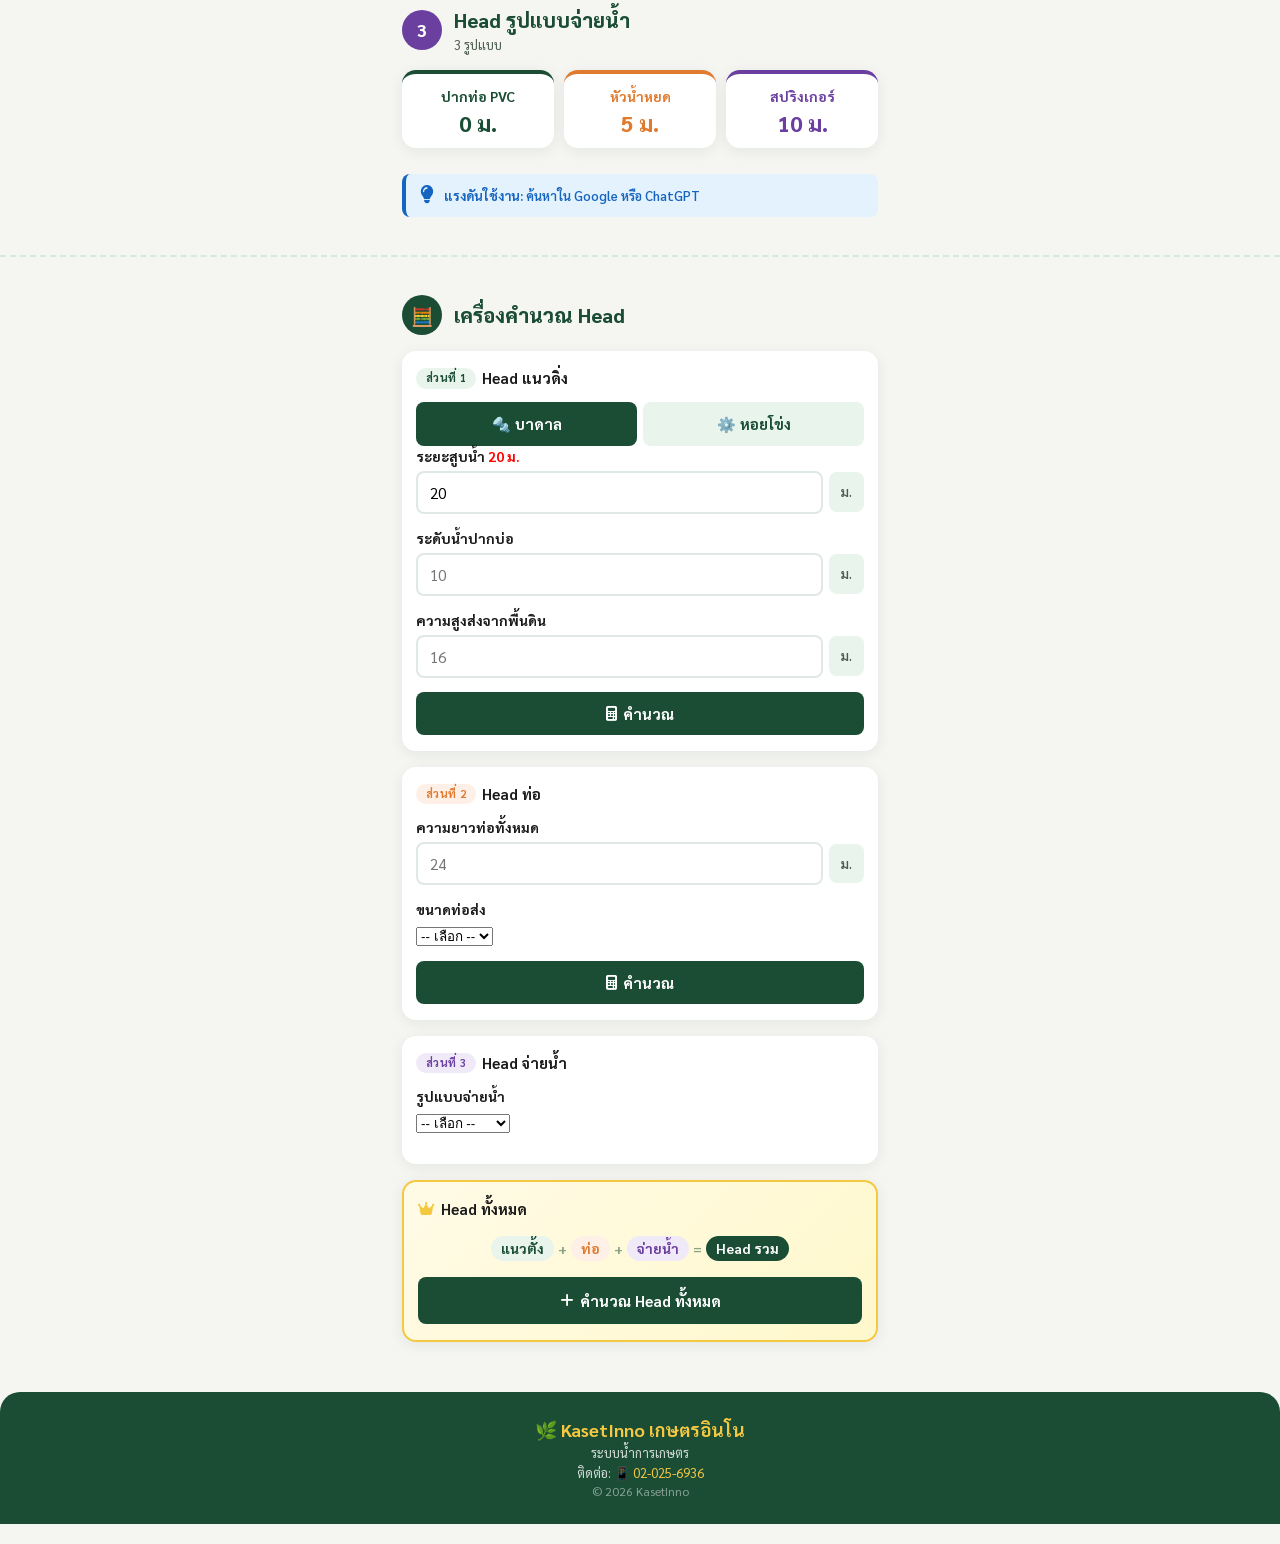
==== commit fe954300: "Summary" ====
--- a/index.html
+++ b/index.html
@@ -7,6 +7,578 @@
     <link href="https://fonts.googleapis.com/css2?family=Sarabun:wght@300;400;600;700;800&display=swap" rel="stylesheet">
     <link rel="stylesheet" href="https://cdnjs.cloudflare.com/ajax/libs/font-awesome/6.4.0/css/all.min.css">
     <script src="https://cdnjs.cloudflare.com/ajax/libs/Chart.js/4.4.1/chart.umd.min.js"></script>
+    <style>
+        * { box-sizing: border-box; margin: 0; padding: 0; }
+        :root {
+            --green-dark: #1b4d35; --green-mid: #2e7d52; --green-light: #e8f4ec;
+            --gold: #f5c842; --orange: #e07a2f; --purple: #6b3fa0;
+            --bg: #f5f5f2; --card-bg: #ffffff; --text: #1a1a1a; --text-muted: #4a5a4e;
+            --radius: 14px; --shadow: 0 3px 14px rgba(27,77,53,0.08);
+        }
+        body {
+            font-family: "Sarabun", sans-serif;
+            background: var(--bg);
+            color: var(--text);
+            line-height: 1.5;
+            font-size: 15px;
+            padding: 0 0 20px 0;
+        }
+        .container { max-width: 500px; margin: 0 auto; padding: 0 12px; }
+        /* hero */
+        .hero {
+            background: linear-gradient(135deg, var(--green-dark), var(--green-mid));
+            color: #fff;
+            padding: 20px 16px 28px;
+            text-align: center;
+            border-radius: 0 0 24px 24px;
+            margin-bottom: 12px;
+        }
+        .hero-badge {
+            display: inline-block;
+            background: var(--gold);
+            color: var(--green-dark);
+            font-weight: 700;
+            font-size: 11px;
+            padding: 2px 14px;
+            border-radius: 99px;
+            letter-spacing: 0.5px;
+            margin-bottom: 6px;
+        }
+        .hero h1 {
+            font-size: 26px;
+            font-weight: 800;
+            line-height: 1.2;
+        }
+        .hero h1 span { color: var(--gold); }
+        .hero-logo { max-width: 120px; margin-top: 8px; }
+
+        /* sticky nav - mobile first scrollable */
+        .sticky-nav {
+            position: sticky;
+            top: 0;
+            z-index: 100;
+            background: var(--green-dark);
+            display: flex;
+            overflow-x: auto;
+            overflow-y: hidden;
+            flex-wrap: nowrap;
+            gap: 6px;
+            padding: 8px 12px;
+            -webkit-overflow-scrolling: touch;
+            scrollbar-width: none;
+            box-shadow: 0 2px 10px rgba(0,0,0,0.1);
+        }
+        .sticky-nav::-webkit-scrollbar { display: none; }
+        .sticky-nav a {
+            flex: 0 0 auto;
+            white-space: nowrap;
+            color: rgba(255,255,255,0.8);
+            text-decoration: none;
+            font-size: 12px;
+            font-weight: 600;
+            padding: 6px 14px;
+            border-radius: 99px;
+            transition: 0.2s;
+        }
+        .sticky-nav a.active {
+            background: var(--gold);
+            color: var(--green-dark);
+        }
+        .sticky-nav a:hover { background: rgba(255,255,255,0.12); color:#fff; }
+
+        /* section */
+        .section { padding: 18px 0; }
+        .section-header {
+            display: flex;
+            align-items: center;
+            gap: 12px;
+            margin-bottom: 16px;
+        }
+        .section-num {
+            width: 40px; height: 40px;
+            border-radius: 50%;
+            display: flex;
+            align-items: center;
+            justify-content: center;
+            font-weight: 800;
+            font-size: 18px;
+            flex-shrink: 0;
+            color:#fff;
+        }
+        .num-green { background: var(--green-dark); }
+        .num-orange { background: var(--orange); }
+        .num-purple { background: var(--purple); }
+        .num-blue { background: #1f5db8; }
+        .section-header h2 {
+            font-size: 20px;
+            font-weight: 800;
+            color: var(--green-dark);
+        }
+        .section-header p {
+            font-size: 13px;
+            color: var(--text-muted);
+            margin-top: 0;
+        }
+
+        /* cards */
+        .card {
+            background: var(--card-bg);
+            border-radius: var(--radius);
+            box-shadow: var(--shadow);
+            padding: 16px 14px;
+            margin-bottom: 16px;
+        }
+        .card-title {
+            font-size: 15px;
+            font-weight: 700;
+            margin-bottom: 12px;
+            display: flex;
+            align-items: center;
+            gap: 6px;
+            flex-wrap: wrap;
+        }
+        .tag {
+            font-size: 11px;
+            font-weight: 700;
+            padding: 2px 10px;
+            border-radius: 99px;
+            text-transform: uppercase;
+            letter-spacing: 0.3px;
+            white-space: nowrap;
+        }
+        .tag-green { background: var(--green-light); color: var(--green-dark); }
+        .tag-orange { background: #fef0e6; color: var(--orange); }
+        .tag-purple { background: #f0eaf8; color: var(--purple); }
+        .tag-blue { background: #e8f0fe; color: #1f5db8; }
+
+        /* inputs - mobile friendly */
+        .input-group { margin-bottom: 14px; }
+        .input-label {
+            display: block;
+            font-weight: 700;
+            font-size: 14px;
+            margin-bottom: 4px;
+        }
+        .input-hint {
+            font-size: 12px;
+            color: var(--text-muted);
+            display: block;
+            margin-bottom: 4px;
+        }
+        .input-wrapper {
+            display: flex;
+            flex-direction: row;
+            align-items: center;
+            gap: 6px;
+        }
+        .input-wrapper input, .input-wrapper select {
+            flex: 1;
+            padding: 10px 12px;
+            border: 2px solid #e0e8e4;
+            border-radius: 8px;
+            font-family: "Sarabun", sans-serif;
+            font-size: 15px;
+            background: #fff;
+            width: 100%;
+            min-width: 0;
+        }
+        .input-unit {
+            font-weight: 600;
+            color: var(--text-muted);
+            padding: 10px 12px;
+            background: var(--green-light);
+            border-radius: 8px;
+            text-align: center;
+            font-size: 13px;
+            white-space: nowrap;
+            flex-shrink: 0;
+        }
+        .btn {
+            padding: 12px 16px;
+            border: none;
+            border-radius: 8px;
+            font-family: "Sarabun", sans-serif;
+            font-size: 15px;
+            font-weight: 700;
+            cursor: pointer;
+            transition: 0.2s;
+            display: inline-flex;
+            align-items: center;
+            justify-content: center;
+            gap: 6px;
+            width: 100%;
+        }
+        .btn-primary { background: var(--green-dark); color: #fff; }
+        .btn-primary:hover { background: var(--green-mid); }
+        .btn-secondary { background: var(--green-light); color: var(--green-dark); }
+
+        .btn-group {
+            display: flex;
+            gap: 6px;
+            flex-wrap: wrap;
+        }
+        .btn-group .btn { flex: 1; min-width: 100px; }
+
+        /* formula box - ensure inline key lines stay on one line */
+        .formula-box {
+            border-radius: 10px;
+            padding: 14px 16px;
+            margin: 10px 0;
+            font-size: 14px;
+        }
+        .formula-box.green { background: var(--green-light); border-left: 4px solid var(--green-dark); }
+        .formula-box.orange { background: #fef0e6; border-left: 4px solid var(--orange); }
+        .formula-box.purple { background: #f0eaf8; border-left: 4px solid var(--purple); }
+        .formula-line {
+            display: flex;
+            align-items: center;
+            gap: 6px;
+            font-size: 14px;
+            flex-wrap: nowrap;
+            overflow-x: auto;
+            white-space: nowrap;
+            -webkit-overflow-scrolling: touch;
+            padding: 2px 0;
+        }
+        .formula-line::-webkit-scrollbar { display: none; }
+        .formula-line .fval {
+            flex-shrink: 0;
+            background: rgba(27,77,53,0.1);
+            border-radius: 6px;
+            padding: 2px 8px;
+            font-weight: 700;
+            color: var(--green-dark);
+            white-space: nowrap;
+        }
+        .formula-line .fval.orange { background: rgba(224,122,47,0.12); color: var(--orange); }
+        .formula-line .fval.purple { background: rgba(107,63,160,0.12); color: var(--purple); }
+        .formula-line .fval.result { background: var(--green-dark); color: #fff; padding: 3px 12px; }
+        .formula-line .sep { flex-shrink: 0; opacity: 0.5; margin: 0 2px; }
+
+        /* result box */
+        .result-box {
+            background: linear-gradient(135deg, var(--green-dark), var(--green-mid));
+            color: #fff;
+            border-radius: var(--radius);
+            padding: 20px;
+            margin-top: 14px;
+            text-align: center;
+        }
+        .result-box h3 { font-size: 16px; opacity: 0.9; margin-bottom: 4px; }
+        .result-value { font-size: 38px; font-weight: 800; line-height: 1.1; }
+        .result-unit { font-size: 14px; opacity: 0.8; }
+
+        /* pump tabs */
+        .pump-tabs, .zone-tabs {
+            display: flex;
+            gap: 6px;
+            flex-wrap: wrap;
+            margin-bottom: 12px;
+        }
+        .pump-tab, .zone-tab {
+            padding: 8px 14px;
+            border-radius: 99px;
+            border: 2px solid transparent;
+            font-family: "Sarabun", sans-serif;
+            font-size: 13px;
+            font-weight: 700;
+            cursor: pointer;
+            background: var(--green-light);
+            color: var(--green-dark);
+            flex: 1 1 auto;
+            min-width: 80px;
+            text-align: center;
+        }
+        .pump-tab.active, .zone-tab.active {
+            background: var(--green-dark);
+            color: #fff;
+        }
+        .pump-content, .zone-tab-content { display: none; }
+        .pump-content.active, .zone-tab-content.active { display: block; animation: fade 0.25s; }
+        @keyframes fade { from { opacity:0; transform:translateY(6px); } to { opacity:1; transform:translateY(0); } }
+
+        /* steps */
+        .steps { display: flex; flex-direction: column; gap: 8px; margin-top: 10px; }
+        .step { display: flex; gap: 10px; align-items: flex-start; }
+        .step-dot {
+            width: 24px; height: 24px;
+            border-radius: 50%;
+            display: flex;
+            align-items: center;
+            justify-content: center;
+            font-weight: 700;
+            font-size: 12px;
+            flex-shrink: 0;
+            color: #fff;
+        }
+        .dot-green { background: var(--green-dark); }
+        .step p { font-size: 14px; margin: 0; }
+
+        /* tables */
+        .data-table {
+            width: 100%;
+            border-collapse: collapse;
+            font-size: 13px;
+            margin-top: 10px;
+        }
+        .data-table th, .data-table td {
+            border: 1px solid #dde8e0;
+            padding: 8px 6px;
+            text-align: center;
+        }
+        .data-table th { background: var(--green-dark); color: #fff; font-weight: 700; }
+
+        /* grid */
+        .grid-3 {
+            display: grid;
+            grid-template-columns: 1fr 1fr 1fr;
+            gap: 10px;
+        }
+        .grid-3 .card { padding: 12px; text-align: center; }
+        .grid-3 .card h3 { font-size: 14px; margin-bottom: 4px; }
+        .grid-3 .result-value { font-size: 22px; }
+
+        /* pre formula - keep total head line inline */
+        .pre-formula-grid {
+            display: flex;
+            flex-wrap: nowrap;
+            gap: 6px;
+            justify-content: center;
+            align-items: center;
+            overflow-x: auto;
+            padding: 4px 0;
+            -webkit-overflow-scrolling: touch;
+        }
+        .pre-formula-grid::-webkit-scrollbar { display: none; }
+        .pre-formula-part {
+            flex: 0 0 auto;
+            border-radius: 10px;
+            padding: 10px 10px;
+            text-align: center;
+            min-width: 80px;
+        }
+        .part-green { background: var(--green-light); border: 2px solid var(--green-dark); }
+        .part-orange { background: #fef0e6; border: 2px solid var(--orange); }
+        .part-purple { background: #f0eaf8; border: 2px solid var(--purple); }
+        .pre-part-num { font-size: 20px; font-weight: 800; }
+        .pre-part-label { font-size: 11px; font-weight: 700; line-height: 1.2; }
+        .pre-formula-plus { flex-shrink: 0; font-size: 20px; font-weight: 800; color: var(--text-muted); }
+
+        /* alerts */
+        .alert {
+            padding: 12px 14px;
+            border-radius: 8px;
+            display: flex;
+            align-items: center;
+            gap: 10px;
+            font-size: 13px;
+            font-weight: 600;
+            margin-top: 10px;
+        }
+        .alert-info { background: #e3f2fd; color: #1565c0; border-left: 4px solid #1565c0; }
+        .alert-success { background: var(--green-light); color: var(--green-dark); border-left: 4px solid var(--green-dark); }
+        .alert i { font-size: 18px; }
+
+        /* summary */
+        .summary-box {
+            background: var(--green-light);
+            border-radius: var(--radius);
+            padding: 16px;
+            margin-top: 12px;
+        }
+        .summary-item {
+            display: flex;
+            justify-content: space-between;
+            padding: 6px 0;
+            font-size: 14px;
+            border-bottom: 1px solid rgba(27,77,53,0.08);
+        }
+        .summary-total {
+            font-size: 17px;
+            font-weight: 800;
+            color: var(--green-dark);
+            padding-top: 10px;
+            border-top: 2px solid var(--green-dark);
+            margin-top: 6px;
+        }
+
+        /* pump cards */
+        .pump-cards-grid {
+            display: grid;
+            grid-template-columns: 1fr 1fr;
+            gap: 10px;
+            margin-bottom: 12px;
+        }
+        .pump-model-card {
+            background: #fff;
+            border: 2px solid #d4e8db;
+            border-radius: 12px;
+            padding: 12px 10px;
+            cursor: pointer;
+            transition: 0.2s;
+            text-align: center;
+        }
+        .pump-model-card.selected { border-color: var(--green-dark); background: var(--green-light); }
+        .pump-card-img {
+            width: 100%;
+            height: 90px;
+            object-fit: contain;
+            background: #f5f9f6;
+            border-radius: 6px;
+            margin-bottom: 6px;
+        }
+        .pump-card-name { font-size: 13px; font-weight: 800; color: var(--green-dark); margin-bottom: 4px; }
+        .pump-card-stat { font-size: 11px; display: flex; justify-content: space-between; }
+        .pump-card-flow-badge {
+            background: var(--green-dark);
+            color: #fff;
+            padding: 4px 6px;
+            border-radius: 6px;
+            font-size: 12px;
+            font-weight: 700;
+            margin-top: 6px;
+        }
+        .pump-card-flow-badge-orange {
+            background: var(--orange);
+            color: #fff;
+            padding: 4px 6px;
+            border-radius: 6px;
+            font-size: 12px;
+            font-weight: 700;
+            margin-top: 4px;
+        }
+
+        /* footer */
+        footer {
+            background: var(--green-dark);
+            color: rgba(255,255,255,0.8);
+            text-align: center;
+            padding: 24px 16px;
+            font-size: 13px;
+            border-radius: 20px 20px 0 0;
+            margin-top: 16px;
+        }
+        footer strong { color: var(--gold); display: block; font-size: 18px; }
+        footer a { color: var(--gold); text-decoration: none; }
+
+        /* mobile tweaks */
+        @media (max-width: 480px) {
+            .grid-3 { grid-template-columns: 1fr 1fr; }
+            .pump-cards-grid { grid-template-columns: 1fr 1fr; }
+            .hero h1 { font-size: 22px; }
+            .result-value { font-size: 30px; }
+            .pre-formula-part { min-width: 70px; padding: 8px 6px; }
+            .pre-part-label { font-size: 10px; }
+            .sticky-nav a { font-size: 11px; padding: 4px 10px; }
+            .formula-line { font-size: 13px; }
+        }
+        @media (max-width: 380px) {
+            .grid-3 { grid-template-columns: 1fr; }
+            .pump-cards-grid { grid-template-columns: 1fr; }
+        }
+
+        .divider { border: none; border-top: 2px dashed #d4e8db; margin: 20px 0; }
+        .zone-result-box {
+            background: linear-gradient(135deg, var(--green-dark), var(--green-mid));
+            color: #fff;
+            border-radius: 12px;
+            padding: 16px;
+            text-align: center;
+            margin-top: 10px;
+        }
+        .zone-result-box .z-value { font-size: 32px; font-weight: 800; }
+        .zone-inline-result {
+            background: var(--green-light);
+            border-radius: 8px;
+            padding: 8px 12px;
+            font-size: 13px;
+            font-weight: 700;
+            color: var(--green-dark);
+            margin-top: 6px;
+            display: none;
+        }
+        .pump-info-panel {
+            margin-top: 14px;
+            border: 2px solid #d4e8db;
+            border-radius: var(--radius);
+            background: #fff;
+            padding: 14px;
+            display: none; /* hidden by default, shown when card clicked */
+        }
+        .pump-info-panel.visible { display: block; animation: fade 0.3s; }
+        .pump-info-img { max-width: 100%; height: auto; border-radius: 8px; }
+        .pump-info-name { font-size: 16px; font-weight: 800; color: var(--green-dark); }
+        .pump-parts-grid {
+            display: grid;
+            grid-template-columns: 1fr 1fr;
+            gap: 6px;
+            margin-top: 8px;
+        }
+        .part-item {
+            background: #f5f9f6;
+            border-radius: 8px;
+            padding: 8px 10px;
+            font-size: 12px;
+        }
+        .part-item-code { font-weight: 700; color: var(--green-dark); }
+        .pump-parts-total-row {
+            display: flex;
+            justify-content: space-between;
+            background: var(--green-dark);
+            color: #fff;
+            border-radius: 8px;
+            padding: 8px 14px;
+            margin-top: 8px;
+            font-weight: 700;
+        }
+        .pump-flow-result {
+            padding: 12px;
+            border-radius: 8px;
+            text-align: center;
+            margin-top: 10px;
+            font-weight: 700;
+        }
+        .pump-flow-result.ok { background: var(--green-light); border: 2px solid var(--green-dark); }
+        .pump-flow-result.warn { background: #fef0e6; border: 2px solid var(--orange); }
+        .flow-num { font-size: 28px; display: block; }
+        .zone-calc-section { margin-top: 16px; }
+        .zone-step-label { font-size: 12px; font-weight: 700; color: var(--text-muted); margin: 10px 0 4px; }
+        .formula-pill {
+            display: inline-flex;
+            align-items: center;
+            gap: 6px;
+            background: var(--green-light);
+            border: 1.5px solid var(--green-dark);
+            border-radius: 99px;
+            padding: 4px 12px;
+            font-size: 13px;
+            font-weight: 700;
+            color: var(--green-dark);
+            flex-wrap: wrap;
+        }
+        .total-head-line {
+            display: flex;
+            flex-wrap: nowrap;
+            align-items: center;
+            gap: 4px;
+            font-size: 15px;
+            font-weight: 700;
+            color: var(--green-dark);
+            overflow-x: auto;
+            padding: 4px 0;
+            -webkit-overflow-scrolling: touch;
+        }
+        .total-head-line::-webkit-scrollbar { display: none; }
+        .total-head-line .th-item {
+            flex-shrink: 0;
+            background: rgba(27,77,53,0.08);
+            padding: 2px 10px;
+            border-radius: 20px;
+        }
+        .total-head-line .th-plus { flex-shrink: 0; opacity: 0.5; }
+        /* ensure pump info panel is visible when linked */
+        .pump-info-panel.linked { display: block; }
+    </style>
 </head>
 <body>
     <header class="hero">
@@ -274,5 +846,265 @@
     </footer>
 
     <script src="./data/pump_data.js" defer></script>
+    <script>
+        // ---- script.js content adapted for mobile ----
+        let state = { pumpType: "borehole", verticalHead: 0, pipeHead: 0, deliveryHead: 0, deliveryType: "", selectedPump: null, pumpFlow: 0 };
+        let pumpChart = null;
+
+        function switchPump(type, btn) {
+            document.querySelectorAll('.pump-content').forEach(el => el.classList.remove('active'));
+            document.querySelectorAll('.pump-tab').forEach(el => el.classList.remove('active'));
+            document.getElementById('pump-'+type).classList.add('active');
+            btn.classList.add('active');
+        }
+
+        function selectPumpType(type) {
+            state.pumpType = type;
+            const b = document.getElementById('btn-borehole'), c = document.getElementById('btn-centrifugal');
+            if(type==='borehole') {
+                b.className='btn btn-primary'; c.className='btn btn-secondary';
+                document.getElementById('calc-borehole').style.display='block';
+                document.getElementById('calc-centrifugal').style.display='none';
+            } else {
+                c.className='btn btn-primary'; b.className='btn btn-secondary';
+                document.getElementById('calc-centrifugal').style.display='block';
+                document.getElementById('calc-borehole').style.display='none';
+            }
+        }
+
+        function calculateBorehead() {
+            const d=parseFloat(document.getElementById('bore-depth').value)||0;
+            const w=parseFloat(document.getElementById('bore-water-level').value)||0;
+            const h=parseFloat(document.getElementById('bore-delivery-height').value)||0;
+            const head=d+w+h; state.verticalHead=head;
+            document.getElementById('bore-result').style.display='block';
+            document.getElementById('bore-result-value').textContent=head.toFixed(2);
+        }
+
+        function calculateCenthead() {
+            const s=parseFloat(document.getElementById('cent-suction-depth').value)||0;
+            const h=parseFloat(document.getElementById('cent-delivery-height').value)||0;
+            const head=s+h; state.verticalHead=head;
+            document.getElementById('cent-result').style.display='block';
+            document.getElementById('cent-result-value').textContent=head.toFixed(2);
+        }
+
+        function calculatePipeHead() {
+            const len=parseFloat(document.getElementById('pipe-length').value)||0;
+            const sz=document.getElementById('pipe-size').value;
+            if(!sz){alert('เลือกขนาดท่อ');return;}
+            const divs={1.5:15,2:20,3:30,4:40};
+            const head=len/divs[sz]; state.pipeHead=head;
+            document.getElementById('pipe-result').style.display='block';
+            document.getElementById('pipe-result-value').textContent=head.toFixed(2);
+        }
+
+        function updateDeliveryHead() {
+            const type=document.getElementById('delivery-type').value;
+            state.deliveryType=type;
+            if(type==='0'){ state.deliveryHead=0; document.getElementById('pressure-input').style.display='none'; document.getElementById('delivery-result').style.display='none'; }
+            else if(type==='manual'||type==='sprinkler'){ document.getElementById('pressure-input').style.display='block'; document.getElementById('delivery-result').style.display='none'; }
+        }
+
+        function calculateDeliveryHead() {
+            const p=parseFloat(document.getElementById('delivery-pressure').value)||0;
+            const head=p*10; state.deliveryHead=head;
+            document.getElementById('delivery-result').style.display='block';
+            document.getElementById('delivery-result-value').textContent=head.toFixed(2);
+        }
+
+        function calculateTotalHead() {
+            const vert=state.verticalHead||0, pipe=state.pipeHead||0, deliv=state.deliveryHead||0;
+            const total=vert+pipe+deliv, rec=(total*1.43).toFixed(2);
+            document.getElementById('total-result').style.display='block';
+            document.getElementById('summary-vertical').textContent=vert.toFixed(2)+' ม.';
+            document.getElementById('summary-pipe').textContent=pipe.toFixed(2)+' ม.';
+            document.getElementById('summary-delivery').textContent=deliv.toFixed(2)+' ม.';
+            document.getElementById('summary-total').textContent=total.toFixed(2);
+            document.getElementById('recommended-head').textContent=rec;
+            renderPumpCards(total);
+            document.getElementById('pump-select-card').style.display='block';
+        }
+
+        function renderPumpCards(totalHead) {
+            const grid=document.getElementById('pump-cards-grid'); grid.innerHTML='';
+            document.getElementById('pump-curve-canvas-wrapper').style.display='none';
+            document.getElementById('pump-flow-result').style.display='none';
+            // Hide pump info panel initially
+            document.getElementById('pump-info-panel').style.display='none';
+            if(pumpChart){ pumpChart.destroy(); pumpChart=null; }
+            state.selectedPump=null;
+            const activeType=state.pumpType;
+            let count=0;
+            if(typeof PUMP_DATA==='undefined'){ grid.innerHTML='<p>กรุณาโหลดข้อมูลปั๊ม</p>'; return; }
+            Object.entries(PUMP_DATA).forEach(([name,data])=>{
+                if(data.type!==activeType) return;
+                const maxHead=Math.max(...data.head);
+                if(maxHead<totalHead) return;
+                const estFlow=getFlowAtHead(name,totalHead);
+                count++;
+                const card=document.createElement('div');
+                card.className='pump-model-card';
+                card.dataset.pump=name;
+                card.innerHTML=`
+                    <img class="pump-card-img" src="${data.image}" alt="${name}" onerror="this.src='data:image/svg+xml,%3Csvg xmlns=%22http://www.w3.org/2000/svg%22 width=%22100%22 height=%2280%22%3E%3Crect fill=%22%23f5f9f6%22 width=%22100%25%22 height=%22100%25%22/%3E%3Ctext x=%2250%25%22 y=%2255%25%22 text-anchor=%22middle%22 fill=%22%23aaa%22 font-size=%2211%22%3Eไม่พบรูป%3C/text%3E%3C/svg%3E'">
+                    <div class="pump-card-name">${name}</div>
+                    <div class="pump-card-stat"><span>รหัส</span><strong>${data.power}</strong></div>
+                    <div class="pump-card-stat"><span>ท่อ</span><strong>${data.po}</strong></div>
+                    <div class="pump-card-flow-badge">≈ ${estFlow!==null?estFlow.toFixed(2)+' คิว/ชม':'-'}</div>
+                    <div class="pump-card-flow-badge-orange">${Number(data.price).toLocaleString()} บาท</div>
+                `;
+                card.addEventListener('click',()=>selectPumpCard(name,card));
+                grid.appendChild(card);
+            });
+            if(count===0) grid.innerHTML='<p style="color:var(--orange);font-weight:700;font-size:14px;">⚠️ ไม่มีปั๊มที่รองรับ Head '+totalHead.toFixed(1)+' ม.</p>';
+        }
+
+        function getFlowAtHead(pumpName,targetHead) {
+            const data=PUMP_DATA[pumpName]; if(!data) return null;
+            const heads=data.head, flows=data.flow;
+            const maxHead=Math.max(...heads);
+            if(targetHead>maxHead) return null;
+            if(targetHead<=0) return Math.max(...flows);
+            for(let i=0;i<heads.length-1;i++){
+                if(targetHead<=heads[i] && targetHead>=heads[i+1]){
+                    return heads[i+1]===heads[i] ? flows[i] : flows[i] + ((flows[i+1]-flows[i])*(targetHead-heads[i])/(heads[i+1]-heads[i]));
+                }
+            }
+            return null;
+        }
+
+        function generateCurvePoints(pumpName,steps) {
+            const data=PUMP_DATA[pumpName]; const flows=data.flow, heads=data.head;
+            const maxFlow=Math.max(...flows); const pts=[];
+            for(let i=0;i<=steps;i++){
+                const f=(maxFlow/steps)*i;
+                for(let j=0;j<flows.length-1;j++){
+                    if(f>=flows[j] && f<=flows[j+1]){
+                        const h=heads[j]+((heads[j+1]-heads[j])*(f-flows[j])/(flows[j+1]-flows[j]));
+                        pts.push({x:parseFloat(f.toFixed(3)), y:parseFloat(h.toFixed(2))});
+                        break;
+                    }
+                }
+            }
+            return pts;
+        }
+
+        function selectPumpCard(pumpName, cardEl) {
+            document.querySelectorAll('.pump-model-card').forEach(c=>c.classList.remove('selected'));
+            cardEl.classList.add('selected');
+            state.selectedPump=pumpName;
+            drawPumpCurve(pumpName);
+            updatePumpInfoPanel(pumpName);
+            // Scroll to pump info panel smoothly
+            setTimeout(() => {
+                const panel = document.getElementById('pump-info-panel');
+                if (panel) {
+                    panel.scrollIntoView({ behavior: 'smooth', block: 'center' });
+                }
+            }, 200);
+        }
+
+        function drawPumpCurve(pumpName) {
+            if(!pumpName) return;
+            const wrapper=document.getElementById('pump-curve-canvas-wrapper');
+            const flowResult=document.getElementById('pump-flow-result');
+            const totalHead=(state.verticalHead||0)+(state.pipeHead||0)+(state.deliveryHead||0);
+            const data=PUMP_DATA[pumpName]; const maxHead=Math.max(...data.head), maxFlow=Math.max(...data.flow);
+            const curvePoints=generateCurvePoints(pumpName,120);
+            const headLinePoints=[{x:0,y:totalHead},{x:maxFlow,y:totalHead}];
+            const estFlow=getFlowAtHead(pumpName,totalHead);
+            const inter=estFlow!==null?[{x:parseFloat(estFlow.toFixed(2)),y:parseFloat(totalHead.toFixed(2))}]:[];
+            wrapper.style.display='block';
+            if(pumpChart){ pumpChart.destroy(); pumpChart=null; }
+            const ctx=document.getElementById('pumpCurveChart').getContext('2d');
+            pumpChart=new Chart(ctx,{
+                type:'scatter',
+                data:{
+                    datasets:[
+                        {label:'เส้นโค้ง',data:curvePoints,type:'line',borderColor:'#1B4D35',backgroundColor:'rgba(27,77,53,0.08)',borderWidth:3,fill:true,tension:0.35,pointRadius:0,order:3},
+                        {label:'Head ที่ต้องการ',data:headLinePoints,type:'line',borderColor:'#E07A2F',borderWidth:2,borderDash:[8,4],pointRadius:0,fill:false,tension:0,order:2},
+                        {label:'จุดทำงาน',data:inter,type:'scatter',backgroundColor:'#F5C842',borderColor:'#1B4D35',borderWidth:2,pointRadius:8,order:1}
+                    ]
+                },
+                options:{responsive:true,plugins:{legend:{display:false},tooltip:{callbacks:{label:ctx=>`อัตราไหล: ${ctx.parsed.x.toFixed(2)} ม³/ชม.  | Head: ${ctx.parsed.y.toFixed(1)} ม.`}}},scales:{x:{title:{display:true,text:'อัตราไหล (ม³/ชม.)',font:{size:11}},grid:{color:'rgba(0,0,0,0.05)'}},y:{title:{display:true,text:'Head (เมตร)',font:{size:11}},grid:{color:'rgba(0,0,0,0.05)'}}}}
+            });
+            flowResult.style.display='block';
+            if(estFlow!==null){
+                flowResult.className='pump-flow-result ok';
+                flowResult.innerHTML=`✅ อัตราไหลที่ Head ${totalHead.toFixed(1)} ม. <span class="flow-num">${estFlow.toFixed(2)} ม³/ชม.</span> ≈ ${((estFlow*1000)/60).toFixed(0)} ลิตร/นาที`;
+                state.pumpFlow=estFlow;
+                document.getElementById('zone-calc-section').style.display='block';
+                calcDripperZone(); calcSprinklerZone();
+            } else {
+                flowResult.className='pump-flow-result warn';
+                flowResult.innerHTML=`⚠️ Head ${totalHead.toFixed(1)} ม. สูงเกินขีดจำกัด (Max ${maxHead.toFixed(0)} ม.)`;
+                document.getElementById('zone-calc-section').style.display='none';
+            }
+        }
+
+        function updatePumpInfoPanel(pumpName) {
+            const data=PUMP_DATA[pumpName]; if(!data) return;
+            document.getElementById('pump-info-img').src=data.image;
+            document.getElementById('pump-info-name').textContent=pumpName;
+            const badge=document.getElementById('pump-info-type-badge');
+            const label=data.type==='borehole'?'🔩 ปั๊มบาดาล':'⚙️ ปั๊มหอยโข่ง';
+            badge.innerHTML=`<span style="display:inline-block;padding:2px 10px;border-radius:99px;background:var(--green-light);color:var(--green-dark);font-size:12px;font-weight:700;">${label}</span> <span style="display:inline-block;padding:2px 10px;border-radius:99px;background:#fff7e0;color:#b8860b;font-size:12px;font-weight:700;">฿${Number(data.price).toLocaleString()} บาท</span>`;
+            const parts=data.parts||[];
+            const grid=document.getElementById('pump-parts-grid');
+            grid.innerHTML=parts.map(p=>`<div class="part-item"><div class="part-item-code">${p.code}</div><div>${p.label} ${p.qty} ${p.unit}</div></div>`).join('');
+            const total=parts.reduce((s,p)=>s+(p.price*p.qty),0);
+            document.getElementById('pump-parts-total').textContent=total>0?'฿'+total.toLocaleString():'฿'+Number(data.price).toLocaleString();
+            // Show the panel
+            const panel = document.getElementById('pump-info-panel');
+            panel.style.display = 'block';
+            panel.classList.add('visible');
+        }
+
+        function switchZoneTab(tab, btn) {
+            document.querySelectorAll('.zone-tab').forEach(t=>t.classList.remove('active'));
+            document.querySelectorAll('.zone-tab-content').forEach(t=>t.classList.remove('active'));
+            btn.classList.add('active');
+            document.getElementById('zone-tab-'+tab).classList.add('active');
+        }
+
+        function calcDripperZone() {
+            const flow=state.pumpFlow||0; const raiPerPump=flow/6;
+            const res=document.getElementById('dripper-rai-result');
+            res.style.display='block';
+            res.innerHTML=`ปั๊มรองรับ <strong>${raiPerPump.toFixed(2)} ไร่</strong> ต่อรอบ`;
+            const total=parseFloat(document.getElementById('dripper-total-rai').value);
+            const box=document.getElementById('dripper-zone-result');
+            if(!total||total<=0||raiPerPump<=0){ box.style.display='none'; return; }
+            const zones=Math.ceil(total/raiPerPump);
+            box.style.display='block';
+            document.getElementById('dripper-zone-value').textContent=zones;
+            document.getElementById('dripper-zone-note').textContent=zones<=1?'✅ รองรับทั้งหมดในรอบเดียว':`แบ่ง ${zones} โซน`;
+        }
+
+        function calcSprinklerZone() {
+            const flow=state.pumpFlow||0;
+            const lph=parseFloat(document.getElementById('sprinkler-lph').value);
+            const cmsRes=document.getElementById('sprinkler-cms-result');
+            const headsRes=document.getElementById('sprinkler-heads-result');
+            const zoneBox=document.getElementById('sprinkler-zone-result');
+            if(!lph||lph<=0){ cmsRes.style.display='none'; headsRes.style.display='none'; zoneBox.style.display='none'; return; }
+            const flowPerHead=lph/1000;
+            cmsRes.style.display='block';
+            cmsRes.innerHTML=`${lph} L/H = <strong>${flowPerHead.toFixed(4)} คิว/ชม</strong> ต่อหัว`;
+            const headsPerPump=flowPerHead>0?Math.floor(flow/flowPerHead):0;
+            headsRes.style.display='block';
+            headsRes.innerHTML=`ปั๊มรองรับ <strong>${headsPerPump} หัว</strong> ต่อรอบ`;
+            const total=parseFloat(document.getElementById('sprinkler-total-heads').value);
+            if(!total||total<=0||headsPerPump<=0){ zoneBox.style.display='none'; return; }
+            const zones=Math.ceil(total/headsPerPump);
+            zoneBox.style.display='block';
+            document.getElementById('sprinkler-zone-value').textContent=zones;
+            document.getElementById('sprinkler-zone-note').textContent=zones<=1?'✅ รองรับทั้งหมดในรอบเดียว':`แบ่ง ${zones} โซน`;
+        }
+
+        // init
+        document.addEventListener('DOMContentLoaded', ()=>{ selectPumpType('borehole'); });
+    </script>
 </body>
 </html>
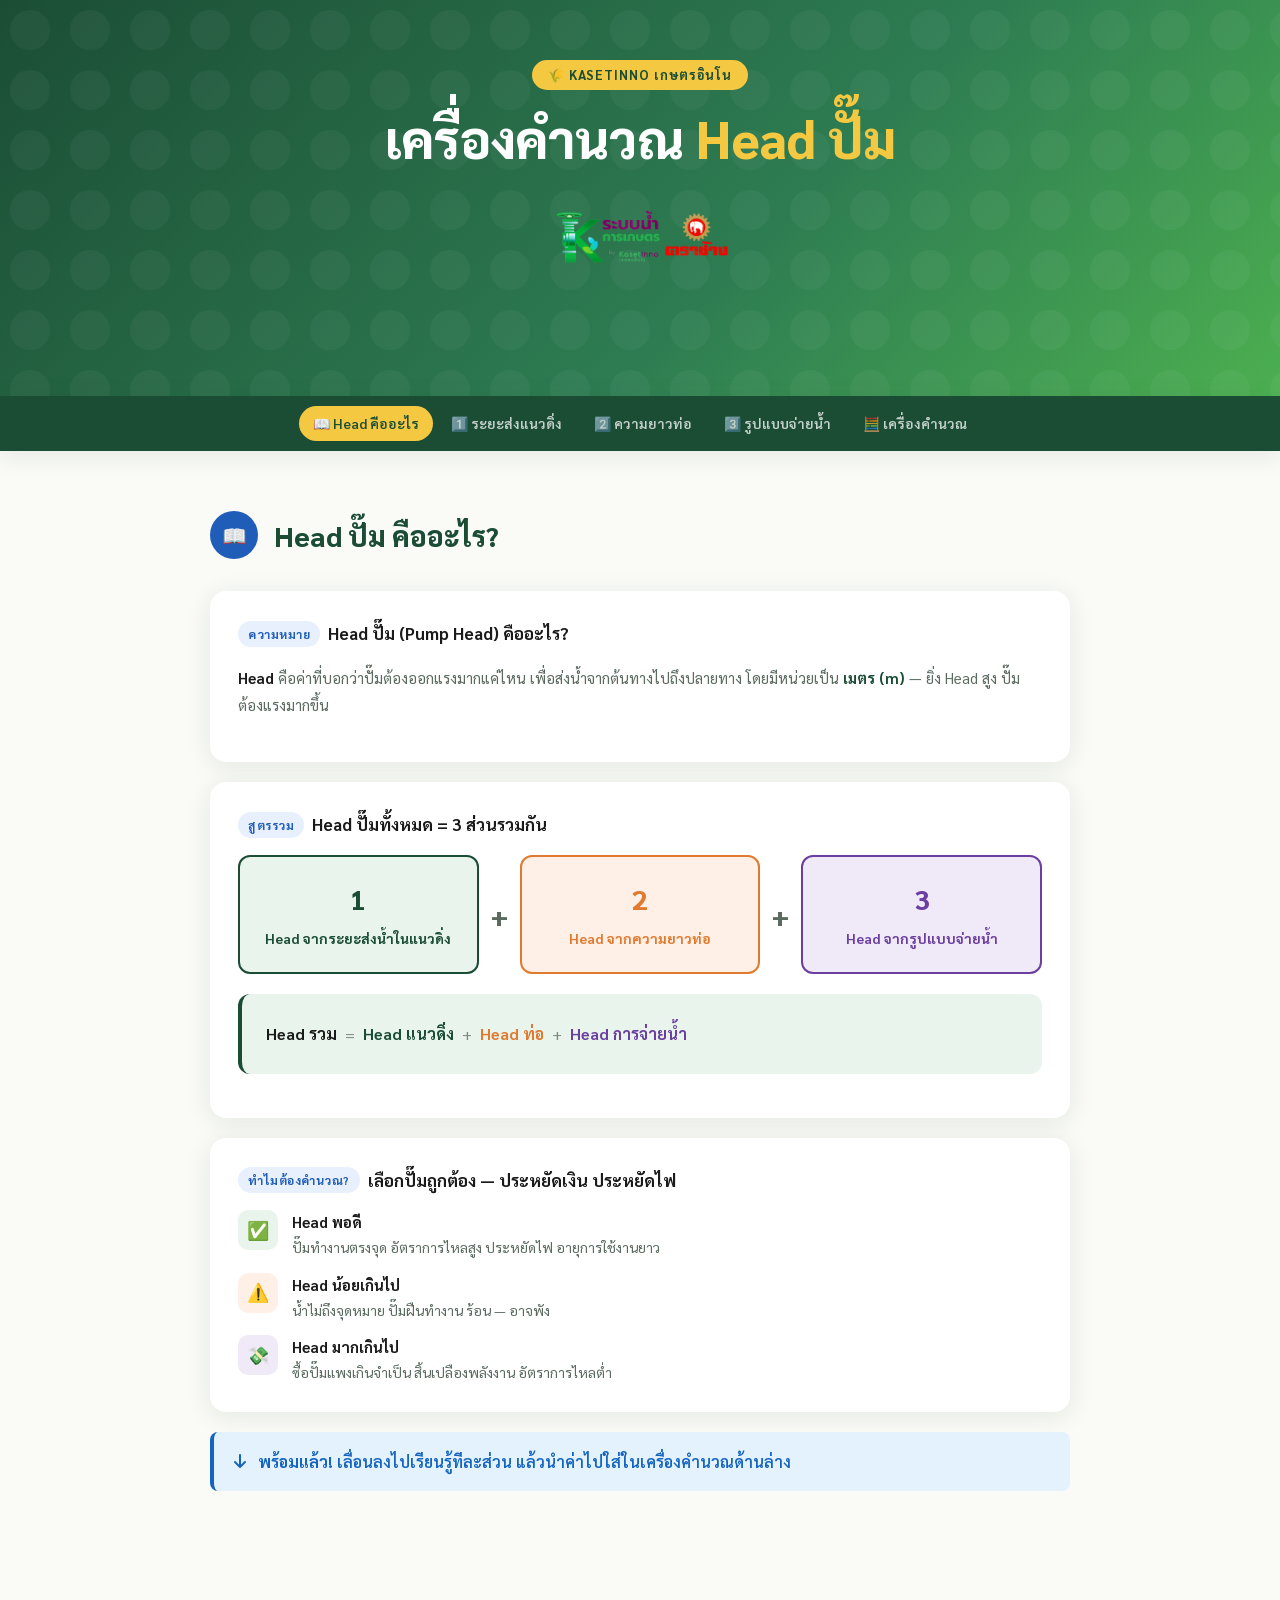
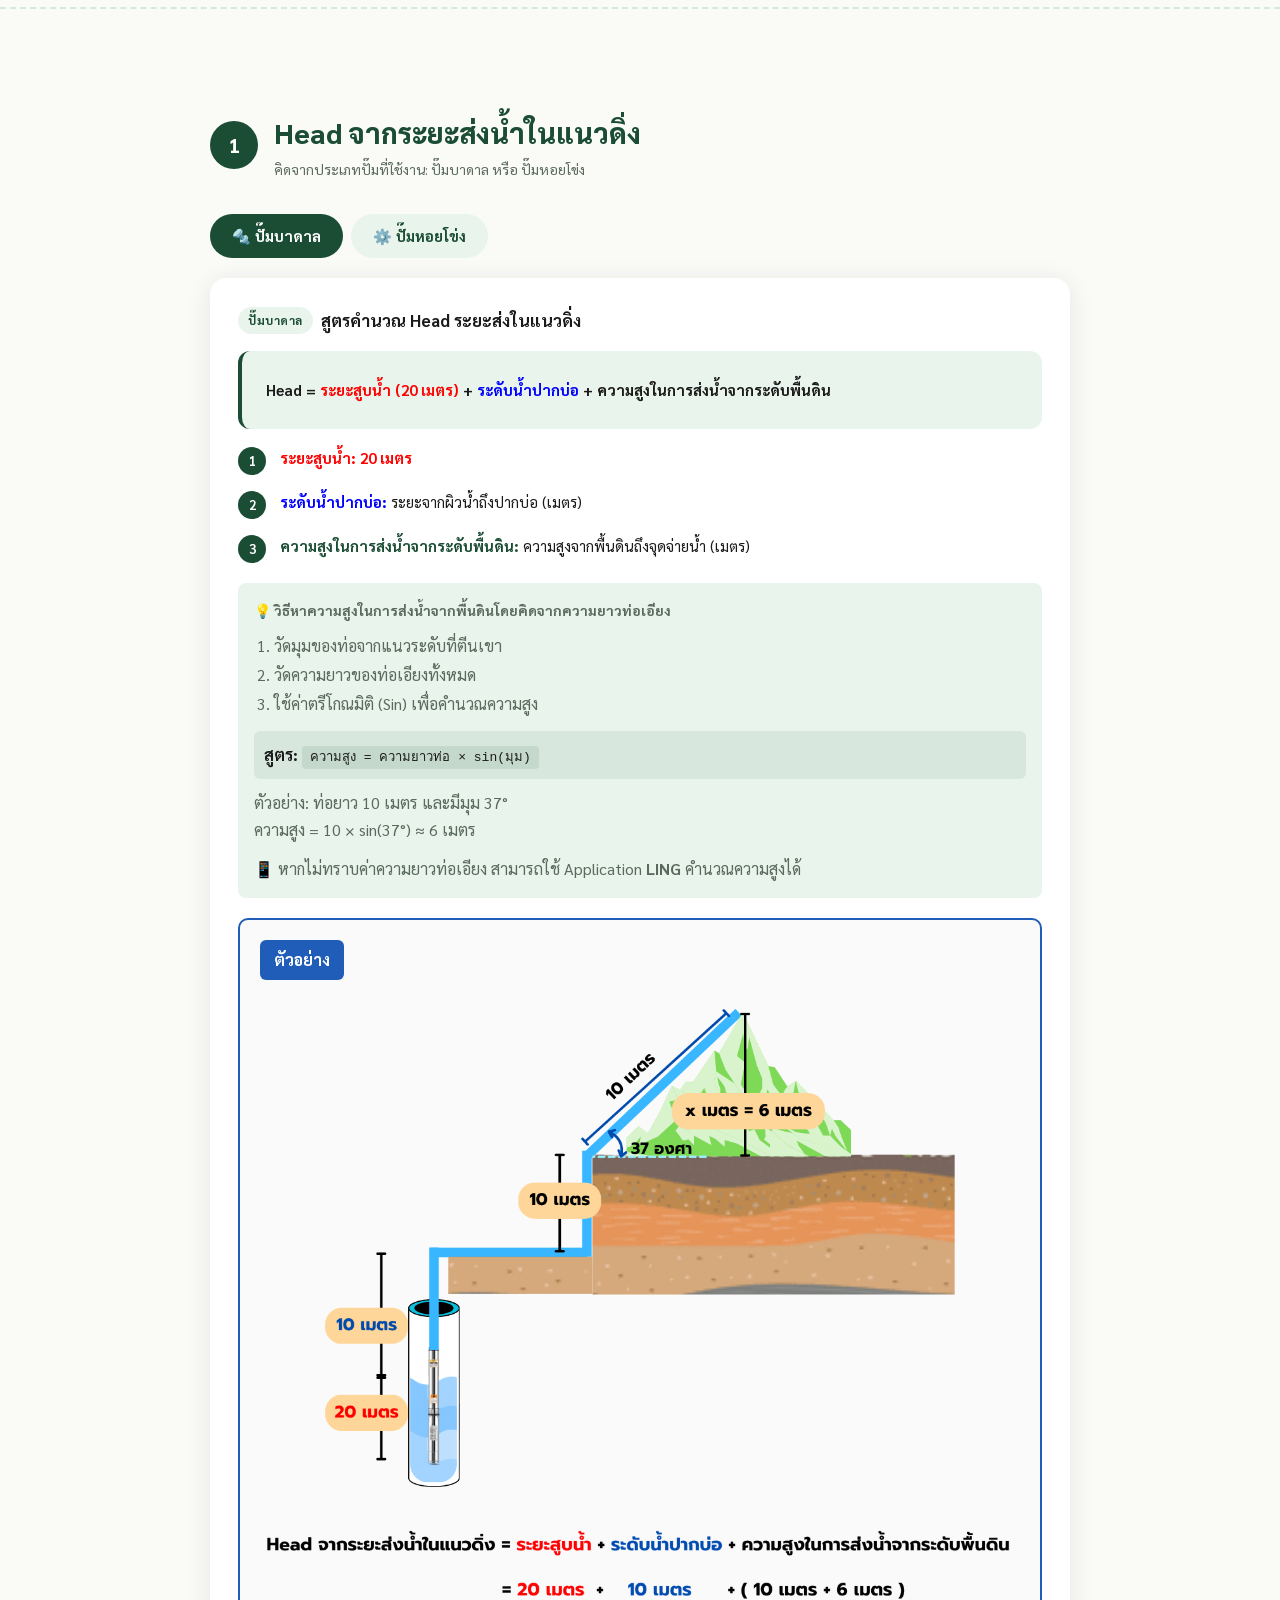
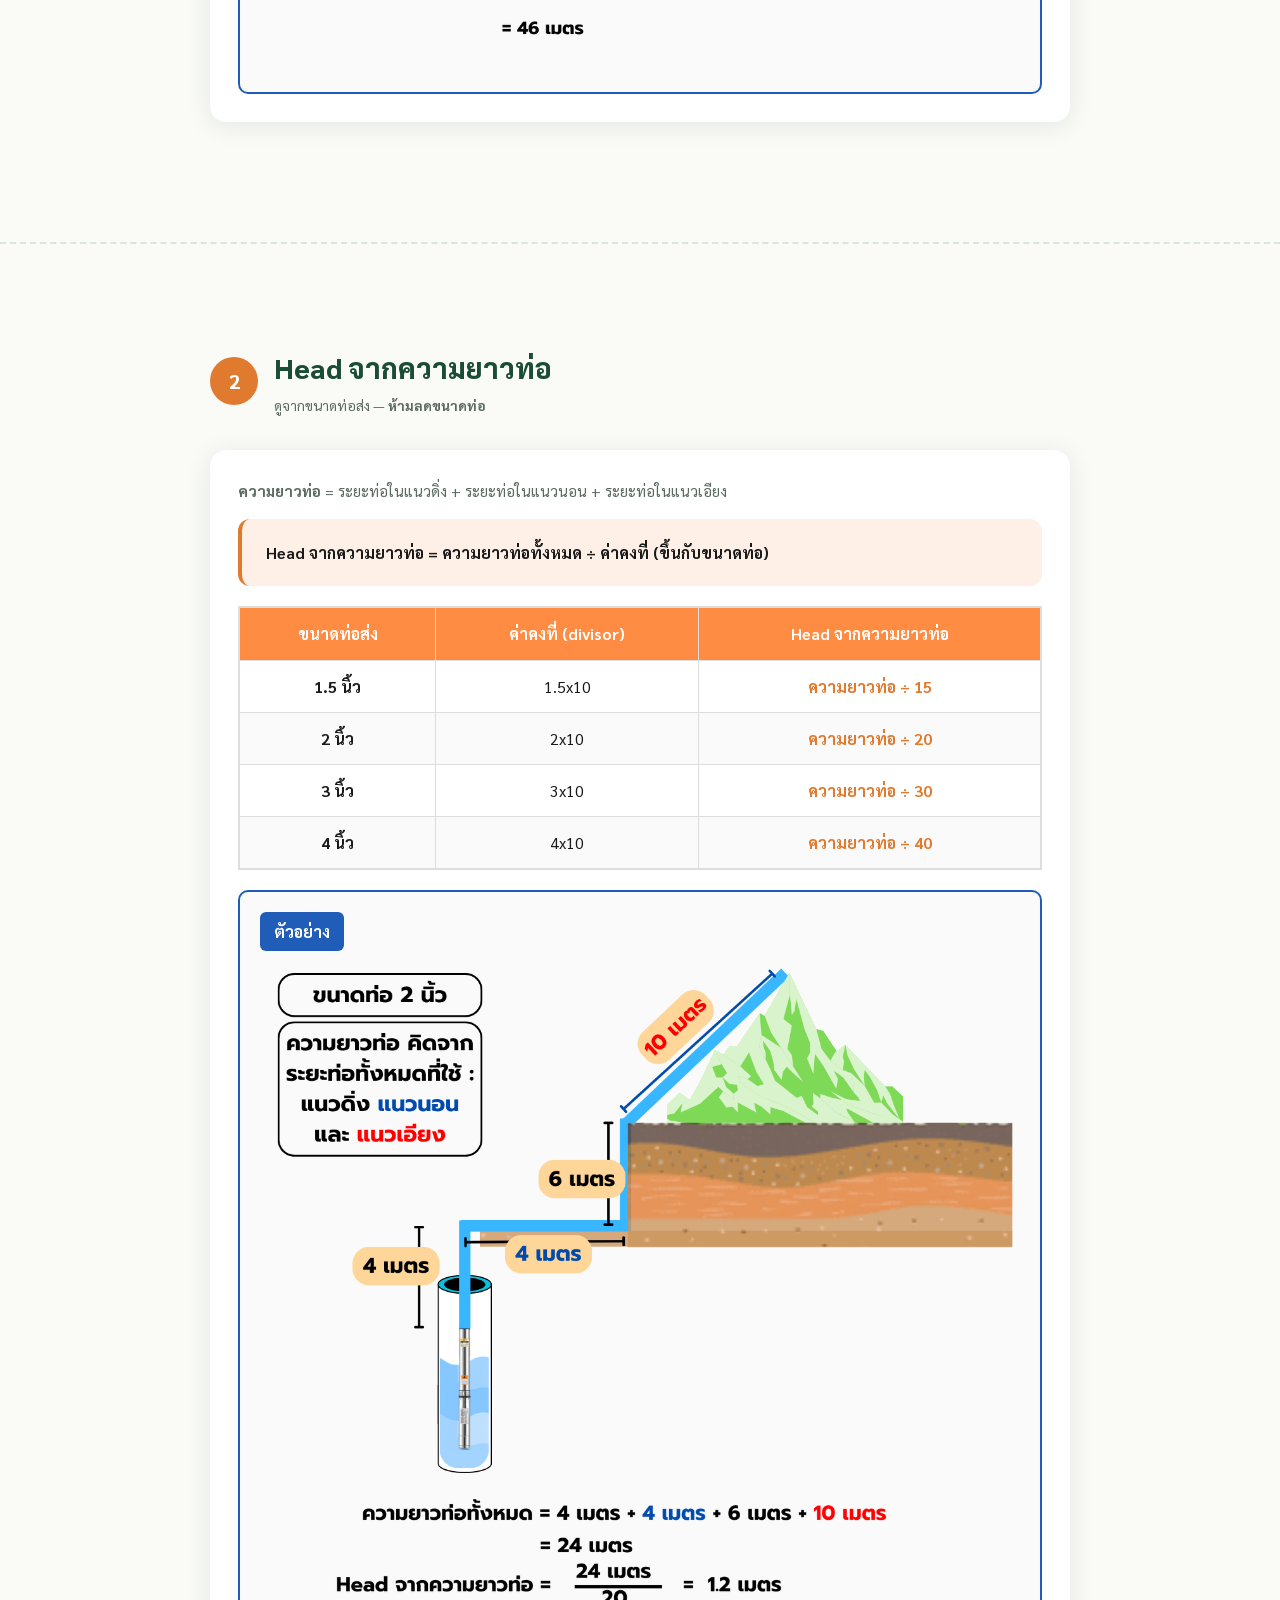
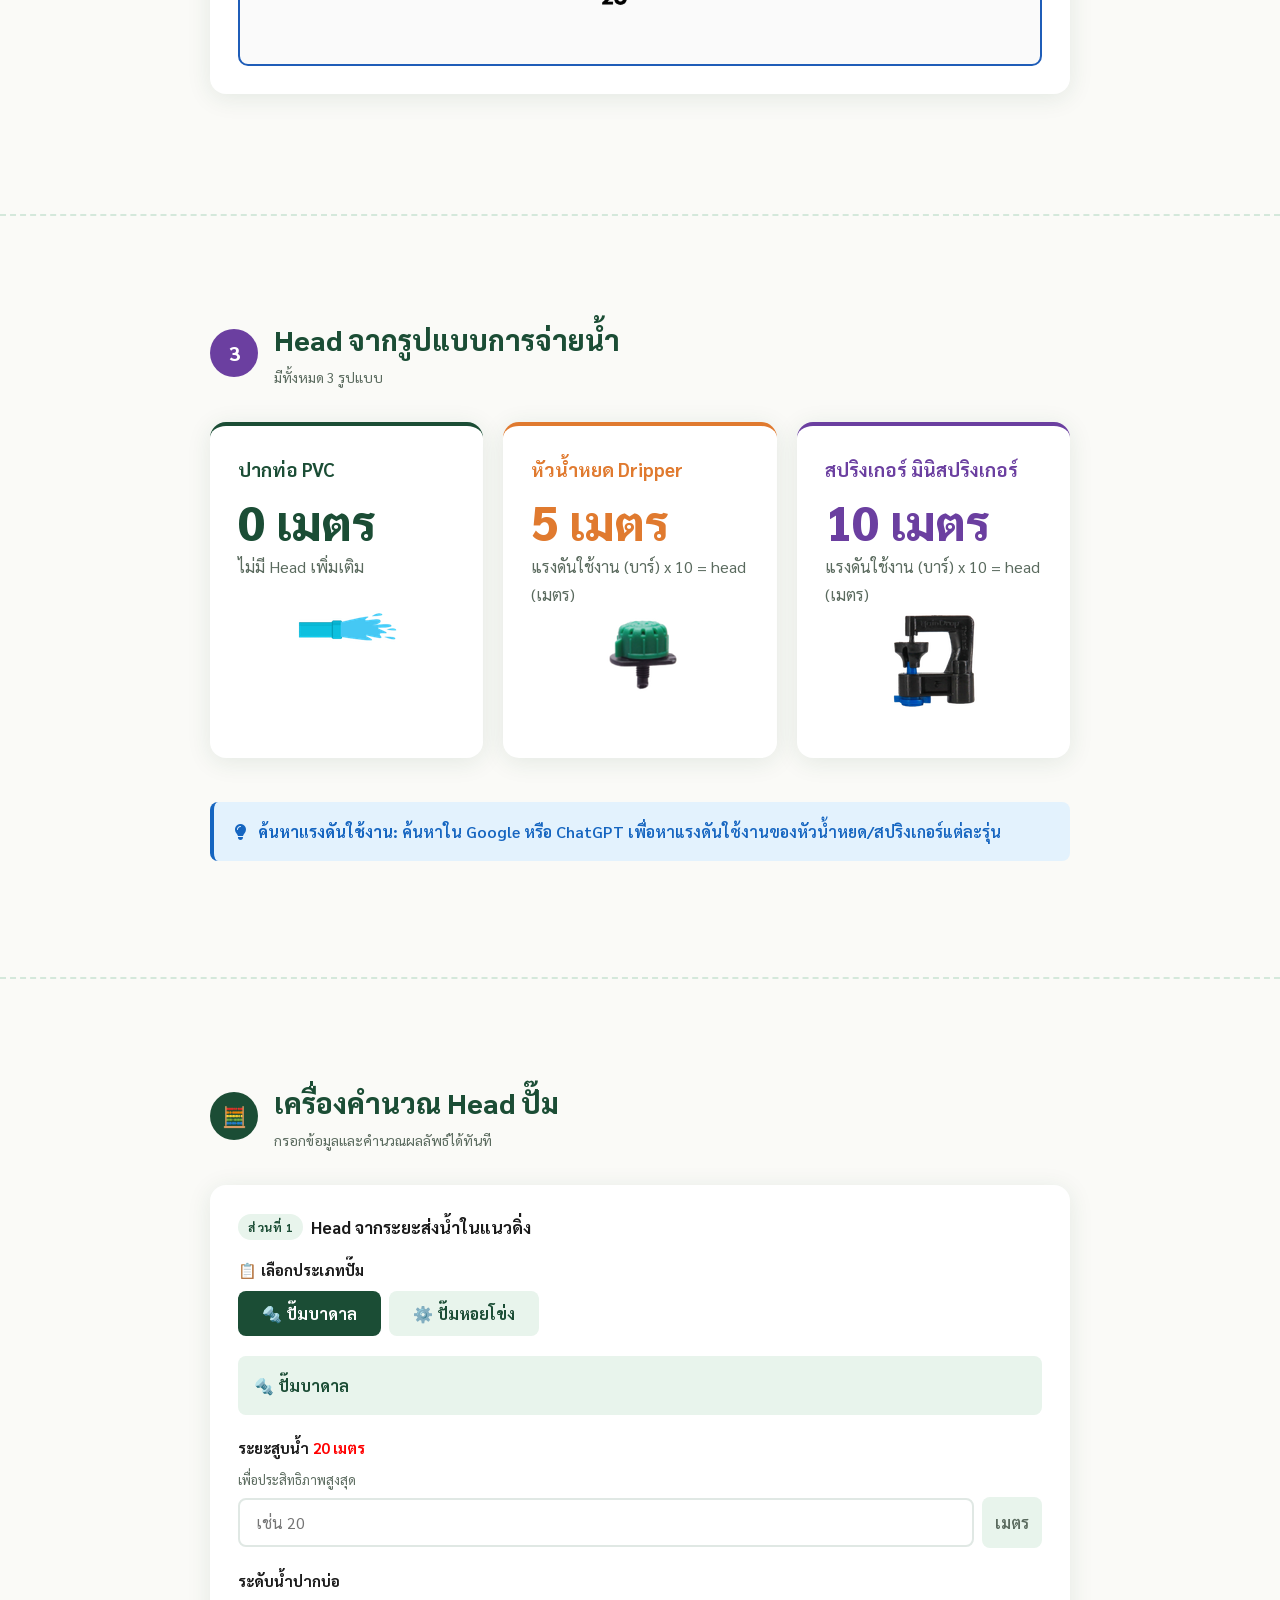
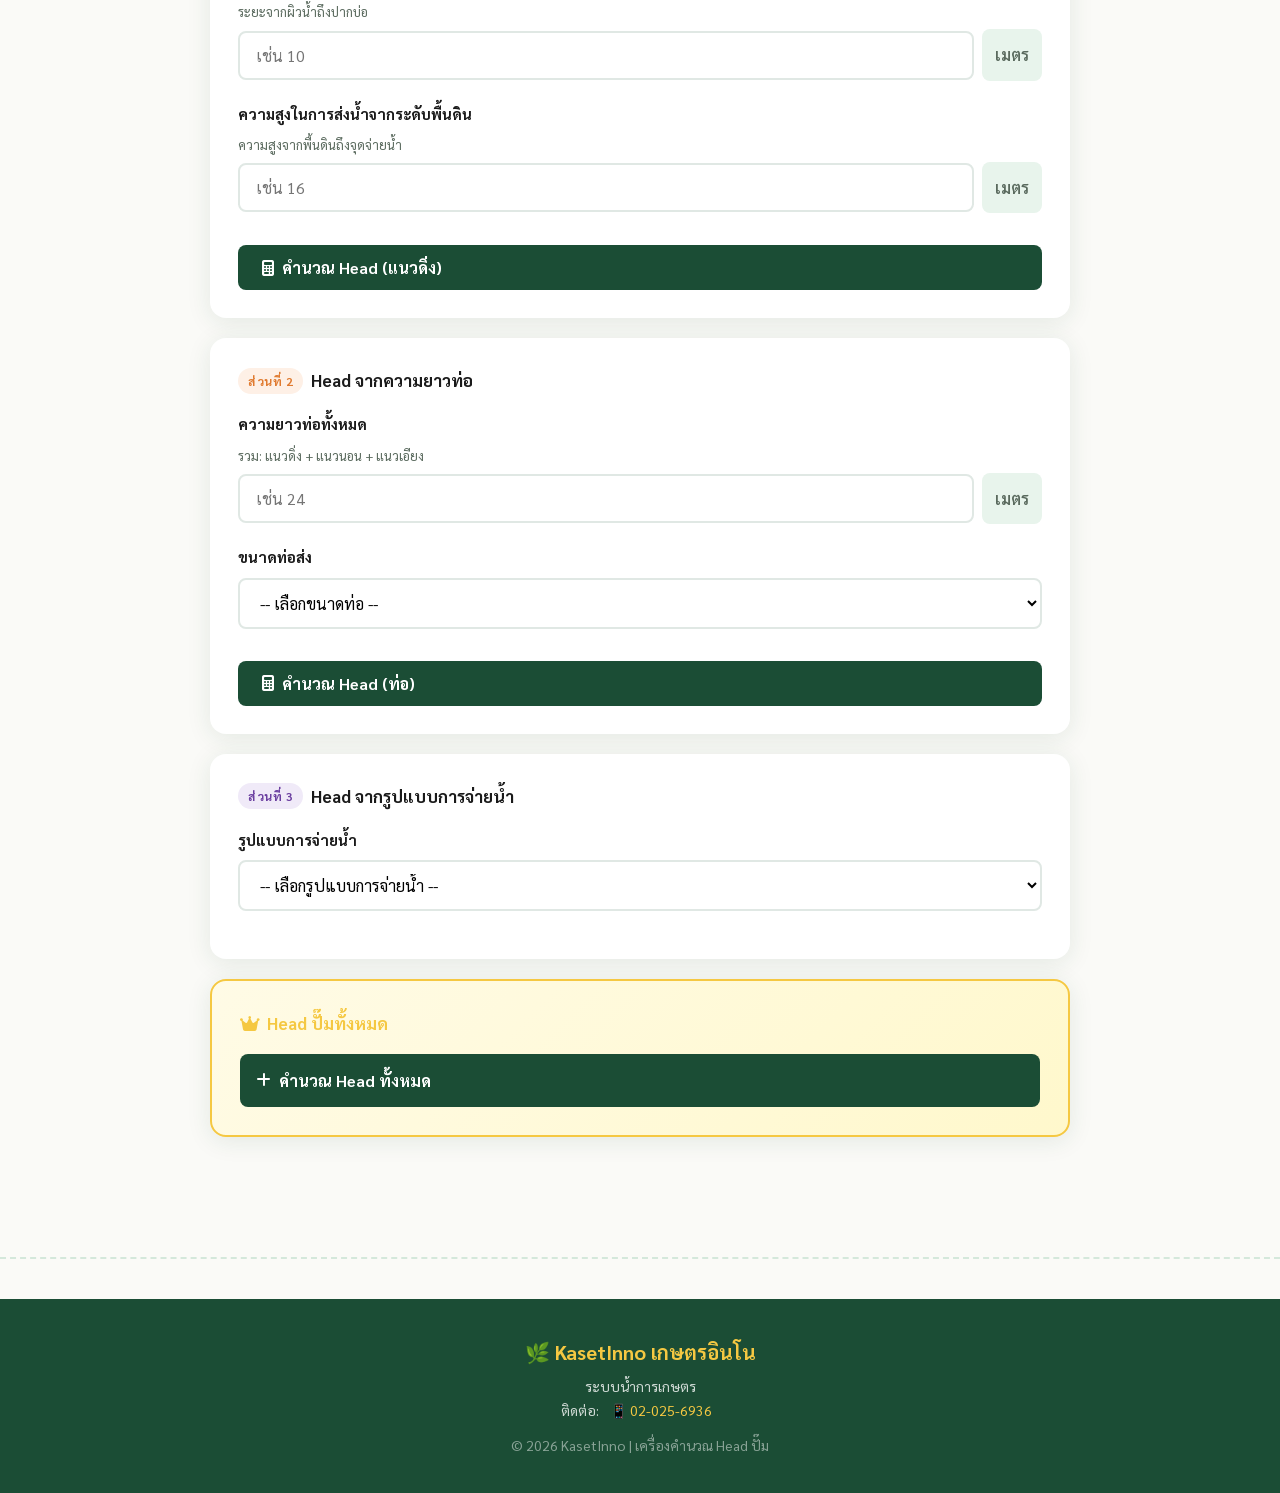
==== commit d6792e19: "Summary" ====
--- a/index.html
+++ b/index.html
@@ -2,623 +2,128 @@
 <html lang="th">
 <head>
     <meta charset="UTF-8">
-    <meta name="viewport" content="width=device-width, initial-scale=1.0, maximum-scale=1.0, user-scalable=yes">
-    <title>เครื่องคำนวณ Head ปั๊ม | KasetInno</title>
+    <meta name="viewport" content="width=device-width, initial-scale=1.0">
+    <title>เครื่องคำนวณหา Head ปั๊ม | KasetInno</title>
     <link href="https://fonts.googleapis.com/css2?family=Sarabun:wght@300;400;600;700;800&display=swap" rel="stylesheet">
     <link rel="stylesheet" href="https://cdnjs.cloudflare.com/ajax/libs/font-awesome/6.4.0/css/all.min.css">
     <script src="https://cdnjs.cloudflare.com/ajax/libs/Chart.js/4.4.1/chart.umd.min.js"></script>
-    <style>
-        * { box-sizing: border-box; margin: 0; padding: 0; }
-        :root {
-            --green-dark: #1b4d35; --green-mid: #2e7d52; --green-light: #e8f4ec;
-            --gold: #f5c842; --orange: #e07a2f; --purple: #6b3fa0;
-            --bg: #f5f5f2; --card-bg: #ffffff; --text: #1a1a1a; --text-muted: #4a5a4e;
-            --radius: 14px; --shadow: 0 3px 14px rgba(27,77,53,0.08);
-        }
-        body {
-            font-family: "Sarabun", sans-serif;
-            background: var(--bg);
-            color: var(--text);
-            line-height: 1.5;
-            font-size: 15px;
-            padding: 0 0 20px 0;
-        }
-        .container { max-width: 500px; margin: 0 auto; padding: 0 12px; }
-        /* hero */
-        .hero {
-            background: linear-gradient(135deg, var(--green-dark), var(--green-mid));
-            color: #fff;
-            padding: 20px 16px 28px;
-            text-align: center;
-            border-radius: 0 0 24px 24px;
-            margin-bottom: 12px;
-        }
-        .hero-badge {
-            display: inline-block;
-            background: var(--gold);
-            color: var(--green-dark);
-            font-weight: 700;
-            font-size: 11px;
-            padding: 2px 14px;
-            border-radius: 99px;
-            letter-spacing: 0.5px;
-            margin-bottom: 6px;
-        }
-        .hero h1 {
-            font-size: 26px;
-            font-weight: 800;
-            line-height: 1.2;
-        }
-        .hero h1 span { color: var(--gold); }
-        .hero-logo { max-width: 120px; margin-top: 8px; }
-
-        /* sticky nav - mobile first scrollable */
-        .sticky-nav {
-            position: sticky;
-            top: 0;
-            z-index: 100;
-            background: var(--green-dark);
-            display: flex;
-            overflow-x: auto;
-            overflow-y: hidden;
-            flex-wrap: nowrap;
-            gap: 6px;
-            padding: 8px 12px;
-            -webkit-overflow-scrolling: touch;
-            scrollbar-width: none;
-            box-shadow: 0 2px 10px rgba(0,0,0,0.1);
-        }
-        .sticky-nav::-webkit-scrollbar { display: none; }
-        .sticky-nav a {
-            flex: 0 0 auto;
-            white-space: nowrap;
-            color: rgba(255,255,255,0.8);
-            text-decoration: none;
-            font-size: 12px;
-            font-weight: 600;
-            padding: 6px 14px;
-            border-radius: 99px;
-            transition: 0.2s;
-        }
-        .sticky-nav a.active {
-            background: var(--gold);
-            color: var(--green-dark);
-        }
-        .sticky-nav a:hover { background: rgba(255,255,255,0.12); color:#fff; }
-
-        /* section */
-        .section { padding: 18px 0; }
-        .section-header {
-            display: flex;
-            align-items: center;
-            gap: 12px;
-            margin-bottom: 16px;
-        }
-        .section-num {
-            width: 40px; height: 40px;
-            border-radius: 50%;
-            display: flex;
-            align-items: center;
-            justify-content: center;
-            font-weight: 800;
-            font-size: 18px;
-            flex-shrink: 0;
-            color:#fff;
-        }
-        .num-green { background: var(--green-dark); }
-        .num-orange { background: var(--orange); }
-        .num-purple { background: var(--purple); }
-        .num-blue { background: #1f5db8; }
-        .section-header h2 {
-            font-size: 20px;
-            font-weight: 800;
-            color: var(--green-dark);
-        }
-        .section-header p {
-            font-size: 13px;
-            color: var(--text-muted);
-            margin-top: 0;
-        }
-
-        /* cards */
-        .card {
-            background: var(--card-bg);
-            border-radius: var(--radius);
-            box-shadow: var(--shadow);
-            padding: 16px 14px;
-            margin-bottom: 16px;
-        }
-        .card-title {
-            font-size: 15px;
-            font-weight: 700;
-            margin-bottom: 12px;
-            display: flex;
-            align-items: center;
-            gap: 6px;
-            flex-wrap: wrap;
-        }
-        .tag {
-            font-size: 11px;
-            font-weight: 700;
-            padding: 2px 10px;
-            border-radius: 99px;
-            text-transform: uppercase;
-            letter-spacing: 0.3px;
-            white-space: nowrap;
-        }
-        .tag-green { background: var(--green-light); color: var(--green-dark); }
-        .tag-orange { background: #fef0e6; color: var(--orange); }
-        .tag-purple { background: #f0eaf8; color: var(--purple); }
-        .tag-blue { background: #e8f0fe; color: #1f5db8; }
-
-        /* inputs - mobile friendly */
-        .input-group { margin-bottom: 14px; }
-        .input-label {
-            display: block;
-            font-weight: 700;
-            font-size: 14px;
-            margin-bottom: 4px;
-        }
-        .input-hint {
-            font-size: 12px;
-            color: var(--text-muted);
-            display: block;
-            margin-bottom: 4px;
-        }
-        .input-wrapper {
-            display: flex;
-            flex-direction: row;
-            align-items: center;
-            gap: 6px;
-        }
-        .input-wrapper input, .input-wrapper select {
-            flex: 1;
-            padding: 10px 12px;
-            border: 2px solid #e0e8e4;
-            border-radius: 8px;
-            font-family: "Sarabun", sans-serif;
-            font-size: 15px;
-            background: #fff;
-            width: 100%;
-            min-width: 0;
-        }
-        .input-unit {
-            font-weight: 600;
-            color: var(--text-muted);
-            padding: 10px 12px;
-            background: var(--green-light);
-            border-radius: 8px;
-            text-align: center;
-            font-size: 13px;
-            white-space: nowrap;
-            flex-shrink: 0;
-        }
-        .btn {
-            padding: 12px 16px;
-            border: none;
-            border-radius: 8px;
-            font-family: "Sarabun", sans-serif;
-            font-size: 15px;
-            font-weight: 700;
-            cursor: pointer;
-            transition: 0.2s;
-            display: inline-flex;
-            align-items: center;
-            justify-content: center;
-            gap: 6px;
-            width: 100%;
-        }
-        .btn-primary { background: var(--green-dark); color: #fff; }
-        .btn-primary:hover { background: var(--green-mid); }
-        .btn-secondary { background: var(--green-light); color: var(--green-dark); }
-
-        .btn-group {
-            display: flex;
-            gap: 6px;
-            flex-wrap: wrap;
-        }
-        .btn-group .btn { flex: 1; min-width: 100px; }
-
-        /* formula box - ensure inline key lines stay on one line */
-        .formula-box {
-            border-radius: 10px;
-            padding: 14px 16px;
-            margin: 10px 0;
-            font-size: 14px;
-        }
-        .formula-box.green { background: var(--green-light); border-left: 4px solid var(--green-dark); }
-        .formula-box.orange { background: #fef0e6; border-left: 4px solid var(--orange); }
-        .formula-box.purple { background: #f0eaf8; border-left: 4px solid var(--purple); }
-        .formula-line {
-            display: flex;
-            align-items: center;
-            gap: 6px;
-            font-size: 14px;
-            flex-wrap: nowrap;
-            overflow-x: auto;
-            white-space: nowrap;
-            -webkit-overflow-scrolling: touch;
-            padding: 2px 0;
-        }
-        .formula-line::-webkit-scrollbar { display: none; }
-        .formula-line .fval {
-            flex-shrink: 0;
-            background: rgba(27,77,53,0.1);
-            border-radius: 6px;
-            padding: 2px 8px;
-            font-weight: 700;
-            color: var(--green-dark);
-            white-space: nowrap;
-        }
-        .formula-line .fval.orange { background: rgba(224,122,47,0.12); color: var(--orange); }
-        .formula-line .fval.purple { background: rgba(107,63,160,0.12); color: var(--purple); }
-        .formula-line .fval.result { background: var(--green-dark); color: #fff; padding: 3px 12px; }
-        .formula-line .sep { flex-shrink: 0; opacity: 0.5; margin: 0 2px; }
-
-        /* result box */
-        .result-box {
-            background: linear-gradient(135deg, var(--green-dark), var(--green-mid));
-            color: #fff;
-            border-radius: var(--radius);
-            padding: 20px;
-            margin-top: 14px;
-            text-align: center;
-        }
-        .result-box h3 { font-size: 16px; opacity: 0.9; margin-bottom: 4px; }
-        .result-value { font-size: 38px; font-weight: 800; line-height: 1.1; }
-        .result-unit { font-size: 14px; opacity: 0.8; }
-
-        /* pump tabs */
-        .pump-tabs, .zone-tabs {
-            display: flex;
-            gap: 6px;
-            flex-wrap: wrap;
-            margin-bottom: 12px;
-        }
-        .pump-tab, .zone-tab {
-            padding: 8px 14px;
-            border-radius: 99px;
-            border: 2px solid transparent;
-            font-family: "Sarabun", sans-serif;
-            font-size: 13px;
-            font-weight: 700;
-            cursor: pointer;
-            background: var(--green-light);
-            color: var(--green-dark);
-            flex: 1 1 auto;
-            min-width: 80px;
-            text-align: center;
-        }
-        .pump-tab.active, .zone-tab.active {
-            background: var(--green-dark);
-            color: #fff;
-        }
-        .pump-content, .zone-tab-content { display: none; }
-        .pump-content.active, .zone-tab-content.active { display: block; animation: fade 0.25s; }
-        @keyframes fade { from { opacity:0; transform:translateY(6px); } to { opacity:1; transform:translateY(0); } }
-
-        /* steps */
-        .steps { display: flex; flex-direction: column; gap: 8px; margin-top: 10px; }
-        .step { display: flex; gap: 10px; align-items: flex-start; }
-        .step-dot {
-            width: 24px; height: 24px;
-            border-radius: 50%;
-            display: flex;
-            align-items: center;
-            justify-content: center;
-            font-weight: 700;
-            font-size: 12px;
-            flex-shrink: 0;
-            color: #fff;
-        }
-        .dot-green { background: var(--green-dark); }
-        .step p { font-size: 14px; margin: 0; }
-
-        /* tables */
-        .data-table {
-            width: 100%;
-            border-collapse: collapse;
-            font-size: 13px;
-            margin-top: 10px;
-        }
-        .data-table th, .data-table td {
-            border: 1px solid #dde8e0;
-            padding: 8px 6px;
-            text-align: center;
-        }
-        .data-table th { background: var(--green-dark); color: #fff; font-weight: 700; }
-
-        /* grid */
-        .grid-3 {
-            display: grid;
-            grid-template-columns: 1fr 1fr 1fr;
-            gap: 10px;
-        }
-        .grid-3 .card { padding: 12px; text-align: center; }
-        .grid-3 .card h3 { font-size: 14px; margin-bottom: 4px; }
-        .grid-3 .result-value { font-size: 22px; }
-
-        /* pre formula - keep total head line inline */
-        .pre-formula-grid {
-            display: flex;
-            flex-wrap: nowrap;
-            gap: 6px;
-            justify-content: center;
-            align-items: center;
-            overflow-x: auto;
-            padding: 4px 0;
-            -webkit-overflow-scrolling: touch;
-        }
-        .pre-formula-grid::-webkit-scrollbar { display: none; }
-        .pre-formula-part {
-            flex: 0 0 auto;
-            border-radius: 10px;
-            padding: 10px 10px;
-            text-align: center;
-            min-width: 80px;
-        }
-        .part-green { background: var(--green-light); border: 2px solid var(--green-dark); }
-        .part-orange { background: #fef0e6; border: 2px solid var(--orange); }
-        .part-purple { background: #f0eaf8; border: 2px solid var(--purple); }
-        .pre-part-num { font-size: 20px; font-weight: 800; }
-        .pre-part-label { font-size: 11px; font-weight: 700; line-height: 1.2; }
-        .pre-formula-plus { flex-shrink: 0; font-size: 20px; font-weight: 800; color: var(--text-muted); }
-
-        /* alerts */
-        .alert {
-            padding: 12px 14px;
-            border-radius: 8px;
-            display: flex;
-            align-items: center;
-            gap: 10px;
-            font-size: 13px;
-            font-weight: 600;
-            margin-top: 10px;
-        }
-        .alert-info { background: #e3f2fd; color: #1565c0; border-left: 4px solid #1565c0; }
-        .alert-success { background: var(--green-light); color: var(--green-dark); border-left: 4px solid var(--green-dark); }
-        .alert i { font-size: 18px; }
-
-        /* summary */
-        .summary-box {
-            background: var(--green-light);
-            border-radius: var(--radius);
-            padding: 16px;
-            margin-top: 12px;
-        }
-        .summary-item {
-            display: flex;
-            justify-content: space-between;
-            padding: 6px 0;
-            font-size: 14px;
-            border-bottom: 1px solid rgba(27,77,53,0.08);
-        }
-        .summary-total {
-            font-size: 17px;
-            font-weight: 800;
-            color: var(--green-dark);
-            padding-top: 10px;
-            border-top: 2px solid var(--green-dark);
-            margin-top: 6px;
-        }
-
-        /* pump cards */
-        .pump-cards-grid {
-            display: grid;
-            grid-template-columns: 1fr 1fr;
-            gap: 10px;
-            margin-bottom: 12px;
-        }
-        .pump-model-card {
-            background: #fff;
-            border: 2px solid #d4e8db;
-            border-radius: 12px;
-            padding: 12px 10px;
-            cursor: pointer;
-            transition: 0.2s;
-            text-align: center;
-        }
-        .pump-model-card.selected { border-color: var(--green-dark); background: var(--green-light); }
-        .pump-card-img {
-            width: 100%;
-            height: 90px;
-            object-fit: contain;
-            background: #f5f9f6;
-            border-radius: 6px;
-            margin-bottom: 6px;
-        }
-        .pump-card-name { font-size: 13px; font-weight: 800; color: var(--green-dark); margin-bottom: 4px; }
-        .pump-card-stat { font-size: 11px; display: flex; justify-content: space-between; }
-        .pump-card-flow-badge {
-            background: var(--green-dark);
-            color: #fff;
-            padding: 4px 6px;
-            border-radius: 6px;
-            font-size: 12px;
-            font-weight: 700;
-            margin-top: 6px;
-        }
-        .pump-card-flow-badge-orange {
-            background: var(--orange);
-            color: #fff;
-            padding: 4px 6px;
-            border-radius: 6px;
-            font-size: 12px;
-            font-weight: 700;
-            margin-top: 4px;
-        }
-
-        /* footer */
-        footer {
-            background: var(--green-dark);
-            color: rgba(255,255,255,0.8);
-            text-align: center;
-            padding: 24px 16px;
-            font-size: 13px;
-            border-radius: 20px 20px 0 0;
-            margin-top: 16px;
-        }
-        footer strong { color: var(--gold); display: block; font-size: 18px; }
-        footer a { color: var(--gold); text-decoration: none; }
-
-        /* mobile tweaks */
-        @media (max-width: 480px) {
-            .grid-3 { grid-template-columns: 1fr 1fr; }
-            .pump-cards-grid { grid-template-columns: 1fr 1fr; }
-            .hero h1 { font-size: 22px; }
-            .result-value { font-size: 30px; }
-            .pre-formula-part { min-width: 70px; padding: 8px 6px; }
-            .pre-part-label { font-size: 10px; }
-            .sticky-nav a { font-size: 11px; padding: 4px 10px; }
-            .formula-line { font-size: 13px; }
-        }
-        @media (max-width: 380px) {
-            .grid-3 { grid-template-columns: 1fr; }
-            .pump-cards-grid { grid-template-columns: 1fr; }
-        }
-
-        .divider { border: none; border-top: 2px dashed #d4e8db; margin: 20px 0; }
-        .zone-result-box {
-            background: linear-gradient(135deg, var(--green-dark), var(--green-mid));
-            color: #fff;
-            border-radius: 12px;
-            padding: 16px;
-            text-align: center;
-            margin-top: 10px;
-        }
-        .zone-result-box .z-value { font-size: 32px; font-weight: 800; }
-        .zone-inline-result {
-            background: var(--green-light);
-            border-radius: 8px;
-            padding: 8px 12px;
-            font-size: 13px;
-            font-weight: 700;
-            color: var(--green-dark);
-            margin-top: 6px;
-            display: none;
-        }
-        .pump-info-panel {
-            margin-top: 14px;
-            border: 2px solid #d4e8db;
-            border-radius: var(--radius);
-            background: #fff;
-            padding: 14px;
-            display: none; /* hidden by default, shown when card clicked */
-        }
-        .pump-info-panel.visible { display: block; animation: fade 0.3s; }
-        .pump-info-img { max-width: 100%; height: auto; border-radius: 8px; }
-        .pump-info-name { font-size: 16px; font-weight: 800; color: var(--green-dark); }
-        .pump-parts-grid {
-            display: grid;
-            grid-template-columns: 1fr 1fr;
-            gap: 6px;
-            margin-top: 8px;
-        }
-        .part-item {
-            background: #f5f9f6;
-            border-radius: 8px;
-            padding: 8px 10px;
-            font-size: 12px;
-        }
-        .part-item-code { font-weight: 700; color: var(--green-dark); }
-        .pump-parts-total-row {
-            display: flex;
-            justify-content: space-between;
-            background: var(--green-dark);
-            color: #fff;
-            border-radius: 8px;
-            padding: 8px 14px;
-            margin-top: 8px;
-            font-weight: 700;
-        }
-        .pump-flow-result {
-            padding: 12px;
-            border-radius: 8px;
-            text-align: center;
-            margin-top: 10px;
-            font-weight: 700;
-        }
-        .pump-flow-result.ok { background: var(--green-light); border: 2px solid var(--green-dark); }
-        .pump-flow-result.warn { background: #fef0e6; border: 2px solid var(--orange); }
-        .flow-num { font-size: 28px; display: block; }
-        .zone-calc-section { margin-top: 16px; }
-        .zone-step-label { font-size: 12px; font-weight: 700; color: var(--text-muted); margin: 10px 0 4px; }
-        .formula-pill {
-            display: inline-flex;
-            align-items: center;
-            gap: 6px;
-            background: var(--green-light);
-            border: 1.5px solid var(--green-dark);
-            border-radius: 99px;
-            padding: 4px 12px;
-            font-size: 13px;
-            font-weight: 700;
-            color: var(--green-dark);
-            flex-wrap: wrap;
-        }
-        .total-head-line {
-            display: flex;
-            flex-wrap: nowrap;
-            align-items: center;
-            gap: 4px;
-            font-size: 15px;
-            font-weight: 700;
-            color: var(--green-dark);
-            overflow-x: auto;
-            padding: 4px 0;
-            -webkit-overflow-scrolling: touch;
-        }
-        .total-head-line::-webkit-scrollbar { display: none; }
-        .total-head-line .th-item {
-            flex-shrink: 0;
-            background: rgba(27,77,53,0.08);
-            padding: 2px 10px;
-            border-radius: 20px;
-        }
-        .total-head-line .th-plus { flex-shrink: 0; opacity: 0.5; }
-        /* ensure pump info panel is visible when linked */
-        .pump-info-panel.linked { display: block; }
-    </style>
+    <link rel="stylesheet" href="./styles.css">
+    <script src="./renderData/script.js" defer></script>
+    <script src="./data/pump_data.js" defer></script>
 </head>
 <body>
+    <!-- HERO -->
     <header class="hero">
         <div class="hero-badge">🌾 KasetInno เกษตรอินโน</div>
         <h1>เครื่องคำนวณ <span>Head ปั๊ม</span></h1>
-        <img src="./image/logo.png" alt="KasetInno logo" class="hero-logo" onerror="this.style.display='none'">
+        <img src="./image/logo.png" alt="KasetInno logo" class="hero-logo">
     </header>
 
+    <!-- STICKY NAV -->
     <nav class="sticky-nav" id="stickyNav">
-        <a href="#pre" class="nav-link active" data-section="pre">📖 Head</a>
-        <a href="#part1" class="nav-link" data-section="part1">1️⃣ แนวดิ่ง</a>
-        <a href="#part2" class="nav-link" data-section="part2">2️⃣ ท่อ</a>
-        <a href="#part3" class="nav-link" data-section="part3">3️⃣ จ่ายน้ำ</a>
-        <a href="#calculator" class="nav-link" data-section="calculator">🧮 คำนวณ</a>
+        <a href="#pre" class="nav-link active" data-section="pre">📖 Head คืออะไร</a>
+        <a href="#part1" class="nav-link" data-section="part1">1️⃣ ระยะส่งแนวดิ่ง</a>
+        <a href="#part2" class="nav-link" data-section="part2">2️⃣ ความยาวท่อ</a>
+        <a href="#part3" class="nav-link" data-section="part3">3️⃣ รูปแบบจ่ายน้ำ</a>
+        <a href="#calculator" class="nav-link" data-section="calculator">🧮 เครื่องคำนวณ</a>
     </nav>
 
-    <!-- PRE -->
+    <!-- ════════════════════════════════════
+         PRE: Head คืออะไร?
+         ════════════════════════════════════ -->
     <section class="section" id="pre">
         <div class="container">
             <div class="section-header">
                 <div class="section-num num-blue">📖</div>
-                <div><h2>Head ปั๊ม คืออะไร?</h2></div>
-            </div>
+                <div>
+                    <h2>Head ปั๊ม คืออะไร?</h2>
+                </div>
+            </div>
+
+            <!-- WHAT IS HEAD -->
             <div class="card">
-                <div class="card-title"><span class="tag tag-blue">ความหมาย</span> Head ปั๊ม (Pump Head)</div>
-                <p style="font-size:14px;color:var(--text-muted);line-height:1.6;"><strong>Head</strong> คือค่าที่บอกว่าปั๊มต้องออกแรงมากแค่ไหน ส่งน้ำจากต้นทางถึงปลายทาง หน่วย <strong>เมตร (m)</strong> — ยิ่ง Head สูง ปั๊มต้องแรงมากขึ้น</p>
-            </div>
+                <div class="card-title">
+                    <span class="tag tag-blue">ความหมาย</span>
+                    Head ปั๊ม (Pump Head) คืออะไร?
+                </div>
+                <p style="font-size: 15px; color: var(--text-muted); margin-bottom: 16px; line-height: 1.8;">
+                    <strong style="color: var(--text);">Head</strong> คือค่าที่บอกว่าปั๊มต้องออกแรงมากแค่ไหน เพื่อส่งน้ำจากต้นทางไปถึงปลายทาง
+                    โดยมีหน่วยเป็น <strong style="color: var(--green-dark);">เมตร (m)</strong>
+                    — ยิ่ง Head สูง ปั๊มต้องแรงมากขึ้น
+                </p>
+            </div>
+
+            <!-- FULL FORMULA OVERVIEW -->
             <div class="card">
-                <div class="card-title"><span class="tag tag-blue">สูตรรวม</span> Head ทั้งหมด = 3 ส่วน</div>
-                <div class="total-head-line">
-                    <span class="th-item" style="background:#e8f4ec;color:#1b4d35;">Head แนวดิ่ง</span>
-                    <span class="th-plus">+</span>
-                    <span class="th-item" style="background:#fef0e6;color:#e07a2f;">Head ท่อ</span>
-                    <span class="th-plus">+</span>
-                    <span class="th-item" style="background:#f0eaf8;color:#6b3fa0;">Head จ่ายน้ำ</span>
-                    <span class="th-plus">=</span>
-                    <span class="th-item" style="background:#1b4d35;color:#fff;">Head รวม</span>
-                </div>
-                <div style="margin-top:8px;font-size:13px;color:var(--text-muted);text-align:center;">
-                    <i class="fas fa-arrow-right"></i> เลื่อนดูได้
+                <div class="card-title">
+                    <span class="tag tag-blue">สูตรรวม</span>
+                    Head ปั๊มทั้งหมด = 3 ส่วนรวมกัน
+                </div>
+
+                <div class="pre-formula-grid">
+                    <div class="pre-formula-part part-green">
+                        <div class="pre-part-num">1</div>
+                        <div class="pre-part-label">Head จากระยะส่งน้ำในแนวดิ่ง</div>
+                    </div>
+                    <div class="pre-formula-plus">+</div>
+                    <div class="pre-formula-part part-orange">
+                        <div class="pre-part-num">2</div>
+                        <div class="pre-part-label">Head จากความยาวท่อ</div>
+                    </div>
+                    <div class="pre-formula-plus">+</div>
+                    <div class="pre-formula-part part-purple">
+                        <div class="pre-part-num">3</div>
+                        <div class="pre-part-label">Head จากรูปแบบจ่ายน้ำ</div>                    </div>
+                </div>
+
+                <div class="formula-box green" style="margin-top: 20px;">
+                    <div class="formula-line" style="font-size: 16px; flex-wrap: wrap; gap: 8px;">
+                        <strong>Head รวม</strong>
+                        <span style="opacity:0.5">=</span>
+                        <span style="color: var(--green-dark); font-weight: 700;">Head แนวดิ่ง</span>
+                        <span style="opacity:0.5">+</span>
+                        <span style="color: var(--orange); font-weight: 700;">Head ท่อ</span>
+                        <span style="opacity:0.5">+</span>
+                        <span style="color: var(--purple); font-weight: 700;">Head การจ่ายน้ำ</span>
+                    </div>
+                </div>
+            </div>
+
+            <!-- WHY IT MATTERS -->
+            <div class="card">
+                <div class="card-title">
+                    <span class="tag tag-blue">ทำไมต้องคำนวณ?</span>
+                    เลือกปั๊มถูกต้อง — ประหยัดเงิน ประหยัดไฟ
+                </div>
+                <div class="pre-why-grid">
+                    <div class="pre-why-item">
+                        <div class="pre-why-icon" style="background: #e8f4ec; color: var(--green-dark);">✅</div>
+                        <div>
+                            <strong>Head พอดี</strong>
+                            <p>ปั๊มทำงานตรงจุด อัตราการไหลสูง ประหยัดไฟ อายุการใช้งานยาว</p>
+                        </div>
+                    </div>
+                    <div class="pre-why-item">
+                        <div class="pre-why-icon" style="background: #fef0e6; color: var(--orange);">⚠️</div>
+                        <div>
+                            <strong>Head น้อยเกินไป</strong>
+                            <p>น้ำไม่ถึงจุดหมาย ปั๊มฝืนทำงาน ร้อน — อาจพัง</p>
+                        </div>
+                    </div>
+                    <div class="pre-why-item">
+                        <div class="pre-why-icon" style="background: #f0eaf8; color: var(--purple);">💸</div>
+                        <div>
+                            <strong>Head มากเกินไป</strong>
+                            <p>ซื้อปั๊มแพงเกินจำเป็น สิ้นเปลืองพลังงาน อัตราการไหลต่ำ</p>
+                        </div>
+                    </div>
+                </div>
+            </div>
+
+            <div class="alert alert-info" style="margin-top: 0;">
+                <i class="fas fa-arrow-down"></i>
+                <div>
+                    <strong>พร้อมแล้ว!</strong> เลื่อนลงไปเรียนรู้ทีละส่วน แล้วนำค่าไปใส่ในเครื่องคำนวณด้านล่าง
                 </div>
             </div>
         </div>
@@ -626,39 +131,195 @@
 
     <hr class="divider">
 
-    <!-- PART 1 -->
+    <!-- ════════════════════════════════════
+         PART 1: HEAD จากระยะส่งในแนวดิ่ง
+         ════════════════════════════════════ -->
     <section class="section" id="part1">
         <div class="container">
             <div class="section-header">
                 <div class="section-num num-green">1</div>
-                <div><h2>Head แนวดิ่ง</h2><p>ตามประเภทปั๊ม</p></div>
-            </div>
+                <div>
+                    <h2>Head จากระยะส่งน้ำในแนวดิ่ง</h2>
+                    <p>คิดจากประเภทปั๊มที่ใช้งาน: ปั๊มบาดาล หรือ ปั๊มหอยโข่ง</p>
+                </div>
+            </div>
+
+            <!-- PUMP TYPE TABS -->
             <div class="pump-tabs">
-                <button class="pump-tab active" onclick="switchPump('borehole', this)">🔩 บาดาล</button>
-                <button class="pump-tab" onclick="switchPump('centrifugal', this)">⚙️ หอยโข่ง</button>
-            </div>
+                <button class="pump-tab active" onclick="switchPump('borehole', this)">🔩 ปั๊มบาดาล</button>
+                <button class="pump-tab" onclick="switchPump('centrifugal', this)">⚙️ ปั๊มหอยโข่ง</button>
+            </div>
+
+            <!-- BOREHOLE PUMP -->
             <div class="pump-content active" id="pump-borehole">
                 <div class="card">
-                    <div class="card-title"><span class="tag tag-green">ปั๊มบาดาล</span> สูตร</div>
-                    <div class="formula-box green"><div class="formula-line"><strong>Head = ระยะสูบ(20ม.) + ระดับน้ำปากบ่อ + ความสูงส่ง</strong></div></div>
+                    <div class="card-title">
+                        <span class="tag tag-green">ปั๊มบาดาล</span>
+                        สูตรคำนวณ Head ระยะส่งในแนวดิ่ง
+                    </div>
+
+                    <div class="formula-box green">
+                        <div class="formula-line">
+                            <strong>Head = <span style="color: red">ระยะสูบน้ำ (20 เมตร)</span> + <span style="color: blue">ระดับน้ำปากบ่อ</span> + ความสูงในการส่งน้ำจากระดับพื้นดิน</strong>
+                        </div>
+                    </div>
+
                     <div class="steps">
-                        <div class="step"><div class="step-dot dot-green">1</div><p><strong>ระยะสูบ:</strong> 20 เมตร</p></div>
-                        <div class="step"><div class="step-dot dot-green">2</div><p><strong>ระดับน้ำปากบ่อ:</strong> ผิวน้ำถึงปากบ่อ (ม.)</p></div>
-                        <div class="step"><div class="step-dot dot-green">3</div><p><strong>ความสูงส่ง:</strong> พื้นดินถึงจุดจ่าย (ม.)</p></div>
-                    </div>
-                    <div style="margin-top:10px;padding:12px;background:#E8F4EC;border-radius:8px;font-size:13px;">
-                        <strong>💡 ความสูงจากท่อเอียง:</strong> ความสูง = ยาว × sin(มุม)
-                    </div>
-                </div>
-            </div>
+                        <div class="step">
+                            <div class="step-dot dot-green">1</div>
+                            <p><strong><span style="color: red">ระยะสูบน้ำ:</span></strong> <span style="color: red; font-weight: bold;">20 เมตร</span></p>
+                        </div>
+                        <div class="step">
+                            <div class="step-dot dot-green">2</div>
+                            <p><strong><span style="color: blue">ระดับน้ำปากบ่อ:</span></strong> ระยะจากผิวน้ำถึงปากบ่อ (เมตร)</p>
+                        </div>
+                        <div class="step">
+                            <div class="step-dot dot-green">3</div>
+                            <p><strong>ความสูงในการส่งน้ำจากระดับพื้นดิน:</strong> ความสูงจากพื้นดินถึงจุดจ่ายน้ำ (เมตร)</p>
+                        </div>
+                    </div>
+                    <div style="margin-top: 20px; padding: 16px; background: #E8F4EC; border-radius: 8px;">
+                        <p style="font-size: 14px; color: var(--text-muted); margin-bottom: 10px;">
+                            <strong>💡 วิธีหาความสูงในการส่งน้ำจากพื้นดินโดยคิดจากความยาวท่อเอียง</strong>
+                        </p>
+                    
+                        <ol style="margin: 0; padding-left: 20px; color: var(--text-muted); line-height: 1.8;">
+                            <li>วัดมุมของท่อจากแนวระดับที่ตีนเขา</li>
+                            <li>วัดความยาวของท่อเอียงทั้งหมด</li>
+                            <li>ใช้ค่าตรีโกณมิติ (Sin) เพื่อคำนวณความสูง</li>
+                        </ol>
+                    
+                        <div style="margin-top: 12px; padding: 10px; background: rgba(27,77,53,0.08); border-radius: 6px;">
+                            <strong>สูตร:</strong>
+                            <code style="background: rgba(27,77,53,0.1); padding: 4px 8px; border-radius: 4px;">
+                                ความสูง = ความยาวท่อ × sin(มุม)
+                            </code>
+                        </div>
+                    
+                        <p style="margin-top: 10px; color: var(--text-muted);">
+                            ตัวอย่าง: ท่อยาว 10 เมตร และมีมุม 37°<br>
+                            ความสูง = 10 × sin(37°) ≈ 6 เมตร
+                        </p>
+                    
+                        <p style="margin-top: 12px; color: var(--text-muted);">
+                            📱 หากไม่ทราบค่าความยาวท่อเอียง สามารถใช้ Application <strong>LING</strong> คำนวณความสูงได้ 
+                        </p>
+                    </div>
+                    <div style="
+                        border: 2px solid #1f5db8;
+                        border-radius: 10px;
+                        padding: 20px;
+                        margin-top: 20px;
+                        background: #fafafa;
+                    ">
+                    
+                        <div style="
+                            display: inline-block;
+                            background: #1f5db8;
+                            color: white;
+                            font-weight: bold;
+                            padding: 6px 14px;
+                            border-radius: 6px;
+                            margin-bottom: 15px;
+                        ">
+                            ตัวอย่าง
+                        </div>
+                    
+                        <div style="text-align:center;">
+                            <img src="./image/borehole/borehole_ex.png"
+                                 alt="ปั๊มบาดาล"
+                                 style="max-width:100%; height:auto; margin-bottom:15px;">
+                        </div>
+                        <div style="text-align:center;">
+                            <img src="./image/borehole/borehole_ex2.png"
+                                 alt="ปั๊มบาดาล"
+                                 style="max-width:100%; height:auto; margin-bottom:15px;">
+                        </div>
+                    
+                    </div>
+                </div>
+            </div>
+
+            <!-- CENTRIFUGAL PUMP -->
             <div class="pump-content" id="pump-centrifugal">
                 <div class="card">
-                    <div class="card-title"><span class="tag tag-green">ปั๊มหอยโข่ง</span> สูตร</div>
-                    <div class="formula-box green"><div class="formula-line"><strong>Head = ระดับน้ำปากบ่อ + ความสูงส่ง</strong></div></div>
+                    <div class="card-title">
+                        <span class="tag tag-green">ปั๊มหอยโข่ง</span>
+                        สูตรคำนวณ Head ระยะส่งในแนวดิ่ง
+                    </div>
+
+                    <div class="formula-box green">
+                        <div class="formula-line">
+                            <strong>Head = <span style="color: blue">ระดับน้ำปากบ่อ</span> + ความสูงในการส่งน้ำ</strong>
+                        </div>
+                    </div>
+
                     <div class="steps">
-                        <div class="step"><div class="step-dot dot-green">1</div><p><strong>ระดับน้ำปากบ่อ:</strong> ผิวน้ำถึงปั๊ม (ม.)</p></div>
-                        <div class="step"><div class="step-dot dot-green">2</div><p><strong>ความสูงส่ง:</strong> สูงที่ส่งน้ำไป (ม.)</p></div>
-                    </div>
+                        <div class="step">
+                            <div class="step-dot dot-green">1</div>
+                            <p><strong><span style="color: blue">ระดับน้ำปากบ่อ:</span></strong> ระยะจากผิวน้ำถึงปั๊ม (เมตร)</p>
+                        </div>
+                        <div class="step">
+                            <div class="step-dot dot-green">2</div>
+                            <p><strong>ความสูงในการส่งน้ำ:</strong> ความสูงที่ส่งน้ำไป (เมตร)</p>
+                        </div>
+                    </div>
+                    <div style="margin-top: 20px; padding: 16px; background: #E8F4EC; border-radius: 8px;">
+                        <p style="font-size: 14px; color: var(--text-muted); margin-bottom: 10px;">
+                            <strong>💡 วิธีหาความสูงในการส่งน้ำจากพื้นดินโดยคิดจากความยาวท่อเอียง</strong>
+                        </p>
+                    
+                        <ol style="margin: 0; padding-left: 20px; color: var(--text-muted); line-height: 1.8;">
+                            <li>วัดมุมของท่อจากแนวระดับที่ตีนเขา</li>
+                            <li>วัดความยาวของท่อเอียงทั้งหมด</li>
+                            <li>ใช้ค่าตรีโกณมิติ (Sin) เพื่อคำนวณความสูง</li>
+                        </ol>
+                    
+                        <div style="margin-top: 12px; padding: 10px; background: rgba(27,77,53,0.08); border-radius: 6px;">
+                            <strong>สูตร:</strong>
+                            <code style="background: rgba(27,77,53,0.1); padding: 4px 8px; border-radius: 4px;">
+                                ความสูง = ความยาวท่อ × sin(มุม)
+                            </code>
+                        </div>
+                    
+                        <p style="margin-top: 10px; color: var(--text-muted);">
+                            ตัวอย่าง: ท่อยาว 10 เมตร และมีมุม 37°<br>
+                            ความสูง = 10 × sin(37°) ≈ 6 เมตร
+                        </p>
+                    
+                        <p style="margin-top: 12px; color: var(--text-muted);">
+                            📱 หากไม่ทราบค่าความยาวท่อเอียง สามารถใช้ Application <strong>LING</strong> คำนวณความสูงได้ 
+                        </p>
+                    </div>
+                    <div style="
+                        border: 2px solid #1f5db8;
+                        border-radius: 10px;
+                        padding: 20px;
+                        margin-top: 20px;
+                        background: #fafafa;
+                    ">
+                    
+                        <div style="
+                            display: inline-block;
+                            background: #1f5db8;
+                            color: white;
+                            font-weight: bold;
+                            padding: 6px 14px;
+                            border-radius: 6px;
+                            margin-bottom: 15px;
+                        ">
+                            ตัวอย่าง
+                        </div>
+                        <div style="text-align:center;">
+                            <img src="./image/centri/centri_ex.png"
+                                 alt="ปั๊มหอยโข่ง"
+                                 style="max-width:100%; height:auto; margin-bottom:15px;">
+                        </div>
+                        <div style="text-align:center;">
+                            <img src="./image/centri/centri_ex2.png"
+                                 alt="ปั๊มหอยโข่ง"
+                                 style="max-width:100%; height:auto; margin-bottom:15px;">
+                        </div>
                 </div>
             </div>
         </div>
@@ -666,445 +327,592 @@
 
     <hr class="divider">
 
-    <!-- PART 2 -->
+    <!-- ════════════════════════════════════
+         PART 2: HEAD จากความยาวท่อ
+         ════════════════════════════════════ -->
     <section class="section" id="part2">
         <div class="container">
             <div class="section-header">
                 <div class="section-num num-orange">2</div>
-                <div><h2>Head จากท่อ</h2><p>ห้ามลดขนาดท่อ</p></div>
-            </div>
+                <div>
+                    <h2>Head จากความยาวท่อ</h2>
+                    <p>ดูจากขนาดท่อส่ง — <strong>ห้ามลดขนาดท่อ</strong></p>
+                </div>
+            </div>
+
             <div class="card">
-                <div class="formula-box orange"><strong>Head ท่อ = ความยาวท่อทั้งหมด ÷ ค่าคงที่</strong></div>
-                <div style="overflow-x:auto;">
-                    <table class="data-table">
-                        <thead><tr><th>ขนาดท่อ</th><th>ค่าคงที่</th><th>Head</th></tr></thead>
-                        <tbody>
-                            <tr><td>1.5 นิ้ว</td><td>15</td><td>ยาว÷15</td></tr>
-                            <tr><td>2 นิ้ว</td><td>20</td><td>ยาว÷20</td></tr>
-                            <tr><td>3 นิ้ว</td><td>30</td><td>ยาว÷30</td></tr>
-                            <tr><td>4 นิ้ว</td><td>40</td><td>ยาว÷40</td></tr>
-                        </tbody>
-                    </table>
-                </div>
+                <p style="margin-bottom: 16px; color: var(--text-muted); font-size: 15px;">
+                    <strong>ความยาวท่อ</strong> = ระยะท่อในแนวดิ่ง + ระยะท่อในแนวนอน + ระยะท่อในแนวเอียง
+                </p>
+
+                <div class="formula-box orange">
+                    <strong>Head จากความยาวท่อ = ความยาวท่อทั้งหมด ÷ ค่าคงที่ (ขึ้นกับขนาดท่อ)</strong>
+                </div>
+
+                <div class="data-table-wrapper">
+                <table class="data-table">
+                    <thead>
+                        <tr>
+                            <th style="background:#ff8c42; color:white;">ขนาดท่อส่ง</th>
+                            <th style="background:#ff8c42; color:white;">ค่าคงที่ (divisor)</th>
+                            <th style="background:#ff8c42; color:white;">Head จากความยาวท่อ</th>
+                        </tr>
+                    </thead>
+                    <tbody>
+                        <tr>
+                            <td><strong>1.5 นิ้ว</strong></td>
+                            <td>1.5x10</td>
+                            <td style="color: var(--orange); font-weight: 700;">ความยาวท่อ ÷ 15</td>
+                        </tr>
+                        <tr>
+                            <td><strong>2 นิ้ว</strong></td>
+                            <td>2x10</td>
+                            <td style="color: var(--orange); font-weight: 700;">ความยาวท่อ ÷ 20</td>
+                        </tr>
+                        <tr>
+                            <td><strong>3 นิ้ว</strong></td>
+                            <td>3x10</td>
+                            <td style="color: var(--orange); font-weight: 700;">ความยาวท่อ ÷ 30</td>
+                        </tr>
+                        <tr>
+                            <td><strong>4 นิ้ว</strong></td>
+                            <td>4x10</td>
+                            <td style="color: var(--orange); font-weight: 700;">ความยาวท่อ ÷ 40</td>
+                        </tr>
+                    </tbody>
+                </table>
+                </div>
+                <div style="
+                        border: 2px solid #1f5db8;
+                        border-radius: 10px;
+                        padding: 20px;
+                        margin-top: 20px;
+                        background: #fafafa;
+                    ">
+                    
+                        <div style="
+                            display: inline-block;
+                            background: #1f5db8;
+                            color: white;
+                            font-weight: bold;
+                            padding: 6px 14px;
+                            border-radius: 6px;
+                            margin-bottom: 15px;
+                        ">
+                            ตัวอย่าง
+                        </div>
+                        <div style="text-align:center;">
+                            <img src="./image/length/length.png"
+                                 alt="ความยาวท่อ"
+                                 style="max-width:100%; height:auto; margin-bottom:15px;">
+                        </div>
+                        <div style="text-align:center;">
+                            <img src="./image/length/length2.png"
+                                 alt="ความยาวท่อ"
+                                 style="max-width:100%; height:auto; margin-bottom:15px;">
+                        </div>
             </div>
         </div>
     </section>
 
     <hr class="divider">
 
-    <!-- PART 3 -->
+    <!-- ════════════════════════════════════
+         PART 3: รูปแบบการจ่ายน้ำ
+         ════════════════════════════════════ -->
     <section class="section" id="part3">
         <div class="container">
             <div class="section-header">
                 <div class="section-num num-purple">3</div>
-                <div><h2>Head รูปแบบจ่ายน้ำ</h2><p>3 รูปแบบ</p></div>
-            </div>
+                <div>
+                    <h2>Head จากรูปแบบการจ่ายน้ำ</h2>
+                    <p>มีทั้งหมด 3 รูปแบบ</p>
+                </div>
+            </div>
+
             <div class="grid-3">
-                <div class="card" style="border-top:4px solid var(--green-dark);"><h3 style="color:var(--green-dark);">ปากท่อ PVC</h3><div class="result-value" style="color:var(--green-dark);">0 ม.</div></div>
-                <div class="card" style="border-top:4px solid var(--orange);"><h3 style="color:var(--orange);">หัวน้ำหยด</h3><div class="result-value" style="color:var(--orange);">5 ม.</div></div>
-                <div class="card" style="border-top:4px solid var(--purple);"><h3 style="color:var(--purple);">สปริงเกอร์</h3><div class="result-value" style="color:var(--purple);">10 ม.</div></div>
-            </div>
-            <div class="alert alert-info"><i class="fas fa-lightbulb"></i><div><strong>แรงดันใช้งาน:</strong> ค้นหาใน Google หรือ ChatGPT</div></div>
+                <div class="card" style="border-top: 4px solid var(--green-dark);">
+                    <h3 style="color: var(--green-dark); margin-bottom: 12px;">ปากท่อ PVC</h3>
+                    <div class="result-value" style="color: var(--green-dark);">0 เมตร</div>
+                    <p style="color: var(--text-muted);">ไม่มี Head เพิ่มเติม</p>
+                    <div style="text-align:center;">
+                        <img src="./image/pipe.png"
+                             alt="ปากท่อ PVC"
+                           style="max-width:100%; height:auto; margin-bottom:15px;">
+                    </div>
+                </div>
+
+                <div class="card" style="border-top: 4px solid var(--orange);">
+                    <h3 style="color: var(--orange); margin-bottom: 12px;">หัวน้ำหยด Dripper</h3>
+                    <div class="result-value" style="color: var(--orange);">5 เมตร</div>
+                    <p style="color: var(--text-muted);">แรงดันใช้งาน (บาร์) x 10 = head (เมตร)</p>
+                    <div style="text-align:center;">
+                        <img src="./image/dripper/dripper.png"
+                             alt="หัวน้ำหยด"
+                           style="max-width:100%; height:auto; margin-bottom:15px;">
+                    </div>
+
+                </div>
+
+                <div class="card" style="border-top: 4px solid var(--purple);">
+                    <h3 style="color: var(--purple); margin-bottom: 12px;">สปริงเกอร์ มินิสปริงเกอร์</h3>
+                    <div class="result-value" style="color: var(--purple);">10 เมตร</div>
+                    <p style="color: var(--text-muted);">แรงดันใช้งาน (บาร์) x 10 = head (เมตร)</p>
+                    <div style="text-align:center;">
+                        <img src="./image/springer/springer.png"
+                             alt="สปริงเกอร์"
+                           style="max-width:100%; height:auto; margin-bottom:15px;">
+                    </div>
+                </div>
+            </div>
+
+            <div class="alert alert-info" style="margin-top: 24px;">
+                <i class="fas fa-lightbulb"></i>
+                <div>
+                    <strong>ค้นหาแรงดันใช้งาน:</strong> ค้นหาใน Google หรือ ChatGPT เพื่อหาแรงดันใช้งานของหัวน้ำหยด/สปริงเกอร์แต่ละรุ่น
+                </div>
+            </div>
         </div>
     </section>
 
     <hr class="divider">
 
-    <!-- CALCULATOR -->
+    <!-- ════════════════════════════════════
+         CALCULATOR
+         ════════════════════════════════════ -->
     <section class="section" id="calculator">
         <div class="container">
             <div class="section-header">
                 <div class="section-num num-green">🧮</div>
-                <div><h2>เครื่องคำนวณ Head</h2></div>
-            </div>
-
-            <!-- PART 1 CALC -->
+                <div>
+                    <h2>เครื่องคำนวณ Head ปั๊ม</h2>
+                    <p>กรอกข้อมูลและคำนวณผลลัพธ์ได้ทันที</p>
+                </div>
+            </div>
+
             <div class="card">
-                <div class="card-title"><span class="tag tag-green">ส่วนที่ 1</span> Head แนวดิ่ง</div>
-                <div class="btn-group">
-                    <button class="btn btn-primary" onclick="selectPumpType('borehole')" id="btn-borehole">🔩 บาดาล</button>
-                    <button class="btn btn-secondary" onclick="selectPumpType('centrifugal')" id="btn-centrifugal">⚙️ หอยโข่ง</button>
-                </div>
-                <div id="calc-borehole">
-                    <div class="input-group"><label class="input-label">ระยะสูบน้ำ <span style="color:red;">20 ม.</span></label><div class="input-wrapper"><input type="number" id="bore-depth" placeholder="20" min="0" step="0.1" value="20"><div class="input-unit">ม.</div></div></div>
-                    <div class="input-group"><label class="input-label">ระดับน้ำปากบ่อ</label><div class="input-wrapper"><input type="number" id="bore-water-level" placeholder="10" min="0" step="0.1"><div class="input-unit">ม.</div></div></div>
-                    <div class="input-group"><label class="input-label">ความสูงส่งจากพื้นดิน</label><div class="input-wrapper"><input type="number" id="bore-delivery-height" placeholder="16" min="0" step="0.1"><div class="input-unit">ม.</div></div></div>
-                    <button class="btn btn-primary" onclick="calculateBorehead()"><i class="fas fa-calculator"></i> คำนวณ</button>
-                    <div id="bore-result" style="display:none;margin-top:12px;"><div class="result-box"><h3>Head แนวดิ่ง (บาดาล)</h3><div class="result-value" id="bore-result-value">0</div><div class="result-unit">เมตร</div></div></div>
-                </div>
-                <div id="calc-centrifugal" style="display:none;">
-                    <div class="input-group"><label class="input-label">ระดับน้ำปากบ่อ</label><div class="input-wrapper"><input type="number" id="cent-suction-depth" placeholder="4" min="0" step="0.1"><div class="input-unit">ม.</div></div></div>
-                    <div class="input-group"><label class="input-label">ความสูงส่ง</label><div class="input-wrapper"><input type="number" id="cent-delivery-height" placeholder="2" min="0" step="0.1"><div class="input-unit">ม.</div></div></div>
-                    <button class="btn btn-primary" onclick="calculateCenthead()"><i class="fas fa-calculator"></i> คำนวณ</button>
-                    <div id="cent-result" style="display:none;margin-top:12px;"><div class="result-box"><h3>Head แนวดิ่ง (หอยโข่ง)</h3><div class="result-value" id="cent-result-value">0</div><div class="result-unit">เมตร</div></div></div>
-                </div>
-            </div>
-
-            <!-- PART 2 CALC -->
+                <div class="card-title">
+                    <span class="tag tag-green">ส่วนที่ 1</span>
+                    Head จากระยะส่งน้ำในแนวดิ่ง
+                </div>
+                <!-- PUMP TYPE SELECTION -->
+                <div class="input-group">
+                    <label class="input-label">📋 เลือกประเภทปั๊ม</label>
+                    <div class="btn-group">
+                        <button class="btn btn-primary" onclick="selectPumpType('borehole')" id="btn-borehole">
+                            🔩 ปั๊มบาดาล
+                        </button>
+                        <button class="btn btn-secondary" onclick="selectPumpType('centrifugal')" id="btn-centrifugal">
+                            ⚙️ ปั๊มหอยโข่ง
+                        </button>
+                    </div>
+                </div>
+
+                <div id="calc-borehole" class="tab-content active">
+                    <div style="background: var(--green-light); padding: 16px; border-radius: 8px; margin-bottom: 20px;">
+                        <p style="font-weight: 700; color: var(--green-dark);">🔩 ปั๊มบาดาล</p>
+                    </div>
+
+                    <div class="input-group">
+                        <label class="input-label">ระยะสูบน้ำ <span style="color: red; font-weight: bold;">20 เมตร</span></label>
+                        <span class="input-hint">เพื่อประสิทธิภาพสูงสุด</span>
+                        <div class="input-wrapper">
+                            <input type="number" id="bore-depth" placeholder="เช่น 20" min="0" step="0.1">
+                            <div class="input-unit">เมตร</div>
+                        </div>
+                    </div>
+
+                    <div class="input-group">
+                        <label class="input-label">ระดับน้ำปากบ่อ</label>
+                        <span class="input-hint">ระยะจากผิวน้ำถึงปากบ่อ</span>
+                        <div class="input-wrapper">
+                            <input type="number" id="bore-water-level" placeholder="เช่น 10" min="0" step="0.1">
+                            <div class="input-unit">เมตร</div>
+                        </div>
+                    </div>
+
+                    <div class="input-group">
+                        <label class="input-label">ความสูงในการส่งน้ำจากระดับพื้นดิน</label>
+                        <span class="input-hint">ความสูงจากพื้นดินถึงจุดจ่ายน้ำ</span>
+                        <div class="input-wrapper">
+                            <input type="number" id="bore-delivery-height" placeholder="เช่น 16" min="0" step="0.1">
+                            <div class="input-unit">เมตร</div>
+                        </div>
+                    </div>
+
+                    <button class="btn btn-primary" onclick="calculateBorehead()" style="width: 100%; margin-top: 12px;">
+                        <i class="fas fa-calculator"></i> คำนวณ Head (แนวดิ่ง)
+                    </button>
+
+                    <div id="bore-result" style="display: none; margin-top: 16px;">
+                        <div class="result-box">
+                            <h3>Head จากระยะส่งแนวดิ่ง (ปั๊มบาดาล)</h3>
+                            <div class="result-value" id="bore-result-value">0</div>
+                            <div class="result-unit">เมตร</div>
+                        </div>
+                        <div class="formula-box green" style="margin-top: 16px;">
+                            <div class="formula-line">
+                                <span class="fval" id="bore-calc-show"></span>
+                            </div>
+                        </div>
+                    </div>
+                </div>
+
+                <div id="calc-centrifugal" class="tab-content">
+                    <div style="background: var(--green-light); padding: 16px; border-radius: 8px; margin-bottom: 20px;">
+                        <p style="font-weight: 700; color: var(--green-dark);">⚙️ ปั๊มหอยโข่ง</p>
+                    </div>
+
+                    <div class="input-group">
+                        <label class="input-label">ระดับน้ำปากบ่อ</label>
+                        <span class="input-hint">ระยะจากผิวน้ำถึงปั๊ม </span>
+                        <div class="input-wrapper">
+                            <input type="number" id="cent-suction-depth" placeholder="เช่น 4" min="0" step="0.1">
+                            <div class="input-unit">เมตร</div>
+                        </div>
+                    </div>
+
+                    <div class="input-group">
+                        <label class="input-label">ความสูงในการส่งน้ำ</label>
+                        <span class="input-hint">ความสูงที่ส่งน้ำไป</span>
+                        <div class="input-wrapper">
+                            <input type="number" id="cent-delivery-height" placeholder="เช่น 2" min="0" step="0.1">
+                            <div class="input-unit">เมตร</div>
+                        </div>
+                    </div>
+
+                    <button class="btn btn-primary" onclick="calculateCenthead()" style="width: 100%; margin-top: 12px;">
+                        <i class="fas fa-calculator"></i> คำนวณ Head (แนวดิ่ง)
+                    </button>
+
+                    <div id="cent-result" style="display: none; margin-top: 16px;">
+                        <div class="result-box">
+                            <h3>Head จากระยะส่งแนวดิ่ง (ปั๊มหอยโข่ง)</h3>
+                            <div class="result-value" id="cent-result-value">0</div>
+                            <div class="result-unit">เมตร</div>
+                        </div>
+                        <div class="formula-box green" style="margin-top: 16px;">
+                            <div class="formula-line">
+                                <span class="fval" id="cent-calc-show"></span>
+                            </div>
+                        </div>
+                    </div>
+                </div>
+            </div>
+
+            <!-- HEAD FROM PIPE LENGTH -->
             <div class="card">
-                <div class="card-title"><span class="tag tag-orange">ส่วนที่ 2</span> Head ท่อ</div>
-                <div class="input-group"><label class="input-label">ความยาวท่อทั้งหมด</label><div class="input-wrapper"><input type="number" id="pipe-length" placeholder="24" min="0" step="0.1"><div class="input-unit">ม.</div></div></div>
-                <div class="input-group"><label class="input-label">ขนาดท่อส่ง</label><select id="pipe-size"><option value="">-- เลือก --</option><option value="1.5">1.5 นิ้ว</option><option value="2">2 นิ้ว</option><option value="3">3 นิ้ว</option><option value="4">4 นิ้ว</option></select></div>
-                <button class="btn btn-primary" onclick="calculatePipeHead()"><i class="fas fa-calculator"></i> คำนวณ</button>
-                <div id="pipe-result" style="display:none;margin-top:12px;"><div class="result-box"><h3>Head ท่อ</h3><div class="result-value" id="pipe-result-value">0</div><div class="result-unit">เมตร</div></div></div>
-            </div>
-
-            <!-- PART 3 CALC -->
+                <div class="card-title">
+                    <span class="tag tag-orange">ส่วนที่ 2</span>
+                    Head จากความยาวท่อ
+                </div>
+
+                <div class="input-group">
+                    <label class="input-label">ความยาวท่อทั้งหมด</label>
+                    <span class="input-hint">รวม: แนวดิ่ง + แนวนอน + แนวเอียง</span>
+                    <div class="input-wrapper">
+                        <input type="number" id="pipe-length" placeholder="เช่น 24" min="0" step="0.1">
+                        <div class="input-unit">เมตร</div>
+                    </div>
+                </div>
+
+                <div class="input-group">
+                    <label class="input-label">ขนาดท่อส่ง</label>
+                    <select id="pipe-size" style="width: 100%;">
+                        <option value="">-- เลือกขนาดท่อ --</option>
+                        <option value="1.5">1.5 นิ้ว (divisor: 15)</option>
+                        <option value="2">2 นิ้ว (divisor: 20)</option>
+                        <option value="3">3 นิ้ว (divisor: 30)</option>
+                        <option value="4">4 นิ้ว (divisor: 40)</option>
+                    </select>
+                </div>
+
+                <button class="btn btn-primary" onclick="calculatePipeHead()" style="width: 100%; margin-top: 12px;">
+                    <i class="fas fa-calculator"></i> คำนวณ Head (ท่อ)
+                </button>
+
+                <div id="pipe-result" style="display: none; margin-top: 16px;">
+                    <div class="result-box">
+                        <h3>Head จากความยาวท่อ</h3>
+                        <div class="result-value" id="pipe-result-value">0</div>
+                        <div class="result-unit">เมตร</div>
+                    </div>
+                    <div class="formula-box orange" style="margin-top: 16px;">
+                        <div class="formula-line">
+                            <span class="fval orange" id="pipe-calc-show"></span>
+                        </div>
+                    </div>
+                </div>
+            </div>
+
+            <!-- HEAD FROM DELIVERY TYPE -->
             <div class="card">
-                <div class="card-title"><span class="tag tag-purple">ส่วนที่ 3</span> Head จ่ายน้ำ</div>
-                <div class="input-group"><label class="input-label">รูปแบบจ่ายน้ำ</label><select id="delivery-type" onchange="updateDeliveryHead()"><option value="">-- เลือก --</option><option value="0">ปากท่อ PVC</option><option value="manual">หัวน้ำหยด</option><option value="sprinkler">สปริงเกอร์</option></select></div>
-                <div id="pressure-input" style="display:none;">
-                    <div class="input-group"><label class="input-label">แรงดันใช้งาน (บาร์)</label><div class="input-wrapper"><input type="number" id="delivery-pressure" placeholder="0.5" min="0" step="0.1"><div class="input-unit">บาร์</div></div></div>
-                    <button class="btn btn-primary" onclick="calculateDeliveryHead()"><i class="fas fa-calculator"></i> คำนวณ</button>
-                </div>
-                <div id="delivery-result" style="display:none;margin-top:12px;"><div class="result-box"><h3>Head จ่ายน้ำ</h3><div class="result-value" id="delivery-result-value">0</div><div class="result-unit">เมตร</div></div></div>
-            </div>
-
-            <!-- TOTAL -->
-            <div class="card" style="border:2px solid var(--gold);background:linear-gradient(135deg,#FFFBE6,#FFF8CC);">
-                <div class="card-title"><i class="fas fa-crown" style="color:var(--gold);"></i> Head ทั้งหมด</div>
-                <div class="total-head-line" style="justify-content:center;margin-bottom:12px;font-size:14px;">
-                    <span class="th-item" style="background:#e8f4ec;color:#1b4d35;">แนวตั้ง</span>
-                    <span class="th-plus">+</span>
-                    <span class="th-item" style="background:#fef0e6;color:#e07a2f;">ท่อ</span>
-                    <span class="th-plus">+</span>
-                    <span class="th-item" style="background:#f0eaf8;color:#6b3fa0;">จ่ายน้ำ</span>
-                    <span class="th-plus">=</span>
-                    <span class="th-item" style="background:#1b4d35;color:#fff;">Head รวม</span>
-                </div>
-                <button class="btn btn-primary" onclick="calculateTotalHead()" style="padding:14px;"><i class="fas fa-plus"></i> คำนวณ Head ทั้งหมด</button>
-                <div id="total-result" style="display:none;margin-top:14px;">
+                <div class="card-title">
+                    <span class="tag tag-purple">ส่วนที่ 3</span>
+                    Head จากรูปแบบการจ่ายน้ำ
+                </div>
+
+                <div class="input-group">
+                    <label class="input-label">รูปแบบการจ่ายน้ำ</label>
+                    <select id="delivery-type" onchange="updateDeliveryHead()" style="width: 100%;">
+                        <option value="">-- เลือกรูปแบบการจ่ายน้ำ --</option>
+                        <option value="0">ปากท่อ PVC</option>
+                        <option value="manual">หัวน้ำหยด Dripper</option>
+                        <option value="sprinkler">สปริงเกอร์</option>
+                    </select>
+                </div>
+
+                <div id="pressure-input" style="display: none;">
+                    <div class="input-group">
+                        <label class="input-label">แรงดันใช้งาน</label>
+                        <span class="input-hint">โดยทั่วไปหัวน้ำหยด = 0.5 บาร์ และ สปริงเกอร์ = 1 บาร์</span>
+                        <div class="input-wrapper">
+                            <input type="number" id="delivery-pressure" placeholder="เช่น 0.5" min="0" step="0.1">
+                            <div class="input-unit">บาร์</div>
+                        </div>
+                    </div>
+                    <button class="btn btn-primary" onclick="calculateDeliveryHead()" style="width: 100%;">
+                        <i class="fas fa-calculator"></i> คำนวณ Head (การจ่ายน้ำ)
+                    </button>
+                </div>
+
+                <div id="delivery-result" style="display: none; margin-top: 16px;">
+                    <div class="result-box">
+                        <h3>Head จากรูปแบบการจ่ายน้ำ</h3>
+                        <div class="result-value" id="delivery-result-value">0</div>
+                        <div class="result-unit">เมตร</div>
+                    </div>
+                    <div class="formula-box purple" style="margin-top: 16px;">
+                        <div class="formula-line">
+                            <span class="fval purple" id="delivery-calc-show"></span>
+                        </div>
+                    </div>
+                </div>
+            </div>
+
+            <!-- TOTAL HEAD CALCULATION -->
+            <div class="card" style="border: 2px solid var(--gold); background: linear-gradient(135deg, #FFFBE6 0%, #FFF8CC 100%);">
+                <div class="card-title" style="color: var(--gold);">
+                    <i class="fas fa-crown"></i> Head ปั๊มทั้งหมด
+                </div>
+
+                <button class="btn btn-primary" onclick="calculateTotalHead()" style="width: 100%; padding: 16px;">
+                    <i class="fas fa-plus"></i> คำนวณ Head ทั้งหมด
+                </button>
+
+                <div id="total-result" style="display: none; margin-top: 20px;">
                     <div class="summary-box">
-                        <div class="summary-item"><strong>Head แนวดิ่ง:</strong><span id="summary-vertical">0 ม.</span></div>
-                        <div class="summary-item"><strong>Head ท่อ:</strong><span id="summary-pipe">0 ม.</span></div>
-                        <div class="summary-item"><strong>Head จ่ายน้ำ:</strong><span id="summary-delivery">0 ม.</span></div>
-                        <div class="summary-total">Head ทั้งหมด = <span id="summary-total">0</span> เมตร</div>
-                    </div>
-                    <div class="alert alert-success"><i class="fas fa-check-circle"></i><div><strong>เลือกปั๊ม:</strong> Head Max ≥ <span id="recommended-head">0</span> ม. (70% rule)</div></div>
-                </div>
-            </div>
-
-            <!-- PUMP SELECTION -->
-            <div class="card" id="pump-select-card" style="display:none;border:2px solid var(--gold);background:linear-gradient(135deg,#FFFBE6,#FFF8CC);">
-                <div class="card-title"><i class="fas fa-tint" style="color:var(--gold);"></i> รุ่นปั๊มที่แนะนำ</div>
+                        <div class="summary-item">
+                            <strong>Head ระยะส่งแนวดิ่ง:</strong>
+                            <span id="summary-vertical">0 ม.</span>
+                        </div>
+                        <div class="summary-item">
+                            <strong>Head จากความยาวท่อ:</strong>
+                            <span id="summary-pipe">0 ม.</span>
+                        </div>
+                        <div class="summary-item">
+                            <strong>Head จากรูปแบบการจ่ายน้ำ:</strong>
+                            <span id="summary-delivery">0 ม.</span>
+                        </div>
+                        <div class="summary-total">
+                            Head ปั๊มทั้งหมด = <span id="summary-total">0</span> เมตร
+                        </div>
+                    </div>
+
+                    <div class="alert alert-success" style="margin-top: 16px;">
+                        <i class="fas fa-check-circle"></i>
+                        <div>
+                            <strong>⚡ หลักการเลือกปั๊ม:</strong> ให้เลือกปั๊มที่มี Head Max อย่างน้อย <span id="recommended-head">0</span> เมตร (70% ของ Head ที่คำนวณได้ต้องมากกว่า Head Max ของปั๊ม)
+                        </div>
+                    </div>
+                </div>
+            </div>
+
+            <!-- PUMP SELECTION SECTION -->
+            <div class="card" id="pump-select-card" style="display:none; border: 2px solid var(--gold); background: linear-gradient(135deg, #FFFBE6 0%, #FFF8CC 100%);">
+                <div class="card-title">
+                    <i class="fas fa-tint" style="color: var(--gold);"></i>
+                    รุ่นปั๊มที่แนะนำสำหรับการใช้งานนี้
+                </div>
+                <p style="font-size: 14px; color: var(--text-muted); margin-bottom: 16px;">
+                    คลิกที่เพื่อดูรายละเอียด ประสิทธิภาพ และจัดทำเอกสารประเมินราคา
+                </p>
+
                 <div id="pump-cards-grid" class="pump-cards-grid"></div>
-                <div id="pump-curve-canvas-wrapper" style="display:none;margin-top:12px;">
-                    <canvas id="pumpCurveChart" height="200"></canvas>
-                    <div style="display:flex;gap:12px;flex-wrap:wrap;font-size:12px;margin-top:6px;">
-                        <span><span style="display:inline-block;width:14px;height:3px;background:#1B4D35;border-radius:2px;"></span> เส้นโค้ง</span>
-                        <span><span style="display:inline-block;width:14px;height:3px;background:#E07A2F;border-radius:2px;border-top:2px dashed #E07A2F;"></span> Head ที่ต้องการ</span>
-                        <span><span style="display:inline-block;width:12px;height:12px;background:#F5C842;border-radius:50%;"></span> จุดทำงาน</span>
-                    </div>
-                </div>
-                <div id="pump-flow-result" class="pump-flow-result" style="display:none;"></div>
-                <!-- Zone calc -->
-                <div id="zone-calc-section" class="zone-calc-section" style="display:none;margin-top:14px;">
-                    <div class="zone-calc-title"><i class="fas fa-seedling" style="color:var(--green-dark);"></i> วางแผนโซนจ่ายน้ำ</div>
+
+                <div id="pump-curve-canvas-wrapper" style="display:none;">
+                    <canvas id="pumpCurveChart" height="260"></canvas>
+                    <div class="curve-legend">
+                        <div class="legend-item">
+                            <div class="legend-dot" style="background:#1B4D35;"></div>
+                            <span>เส้นโค้งประสิทธิภาพปั๊ม</span>
+                        </div>
+                        <div class="legend-item">
+                            <div class="legend-dot" style="border-top: 2px dashed #E07A2F; width:14px; background:none;"></div>
+                            <span>Head ที่ต้องการ</span>
+                        </div>
+                        <div class="legend-item">
+                            <div class="legend-dot" style="background:#F5C842;"></div>
+                            <span>จุดทำงาน</span>
+                        </div>
+                    </div>
+                </div>
+
+                <div id="pump-flow-result" class="pump-flow-result">
+                    <span id="pump-flow-label"></span>
+                    <span class="flow-num" id="pump-flow-value"></span>
+                    <span id="pump-flow-unit"></span>
+                </div>
+
+                <!-- ZONE / DISTRIBUTION CALCULATOR -->
+                <div id="zone-calc-section" class="zone-calc-section">
+                    <div class="zone-calc-title">
+                        <i class="fas fa-seedling" style="color:var(--green-dark);"></i>
+                        รูปแบบการจ่ายน้ำ หัวน้ำหยด Dripper/สปริงเกอร์ มินิสปริงเกอร์
+                    </div>
+                    
+
                     <div class="zone-tabs">
-                        <button class="zone-tab active" onclick="switchZoneTab('dripper', this)">💧 หัวน้ำหยด</button>
-                        <button class="zone-tab" onclick="switchZoneTab('sprinkler', this)">🌀 สปริงเกอร์</button>
-                    </div>
+                        <button class="zone-tab active" onclick="switchZoneTab('dripper', this)">💧 หัวน้ำหยด Dripper</button>
+                        <button class="zone-tab" onclick="switchZoneTab('sprinkler', this)">🌀 สปริงเกอร์ มินิสปริงเกอร์</button>
+                    </div>
+
+                    <!-- DRIPPER TAB -->
                     <div id="zone-tab-dripper" class="zone-tab-content active">
-                        <p style="font-size:13px;color:var(--text-muted);">ใช้ 6 คิว/ชม ต่อไร่</p>
-                        <div class="zone-step-label">ขั้นที่ 1 — ไร่ที่ปั๊มทำงานได้</div>
-                        <div class="formula-pill">ไร่ = อัตราการไหล (คิว/ชม) ÷ 6</div>
+                        <p style="font-size:13px;color:var(--text-muted);margin-bottom:12px;">
+                            โดยทั่วไปจะใช้ <strong>6 คิว/ชม ต่อไร่</strong>
+                        </p>
+
+                        <div class="zone-step-label">ขั้นที่ 1 — จำนวนไร่ที่ปั๊มทำงานได้</div>
+                        
+                        <div class="formula-pill">
+                            <span>จำนวนไร่ที่ปั๊มทำงานได้</span>
+                            <span style="opacity:0.5">=</span>
+                            <span>อัตราการไหล (คิว/ชม) ÷ 6</span>
+                        </div>
                         <div class="zone-inline-result" id="dripper-rai-result"></div>
-                        <div class="zone-step-label">ขั้นที่ 2 — แบ่งโซน</div>
-                        <div class="input-group"><label class="input-label">จำนวนไร่ทั้งหมด</label><div class="input-wrapper"><input type="number" id="dripper-total-rai" placeholder="10" min="0" step="0.5" oninput="calcDripperZone()"><div class="input-unit">ไร่</div></div></div>
-                        <div id="dripper-zone-result" class="zone-result-box" style="display:none;"><div class="z-label">จำนวนโซน</div><div class="z-value" id="dripper-zone-value">—</div><div class="z-note" id="dripper-zone-note"></div></div>
-                    </div>
+
+                        <div class="zone-step-label" style="margin-top:18px;">ขั้นที่ 2 — แบ่งโซน (ถ้าพื้นที่รวมมากกว่าขั้นที่ 1)</div>
+                        <div class="zone-info-box">
+                            <strong>หน่วยพื้นที่ที่ใช้คำนวณ</strong><br>
+                            1 ไร่ = 4 งาน = 400 ตารางวา = 1,600 ตารางเมตร
+                        </div>
+                        <div class="zone-step-label" style="margin-top:18px;">ขั้นที่ 2 — แบ่งโซน (ถ้าพื้นที่รวมมากกว่าขั้นที่ 1)</div>
+                        <div class="formula-pill" style="background:#FEF0E6;border-color:var(--orange);color:var(--orange);">
+                            <span>จำนวนโซน</span>
+                            <span style="opacity:0.5">=</span>
+                            <span>จำนวนไร่ทั้งหมด ÷ จำนวนไร่ที่ปั๊มทำงานได้</span>
+                        </div>
+
+                        <div class="input-group" style="margin-top:8px;">
+                            <label class="input-label" style="font-size:14px;">จำนวนไร่ทั้งหมดที่ต้องการให้น้ำ</label>
+                            <div class="input-wrapper">
+                                <input type="number" id="dripper-total-rai" placeholder="เช่น 10" min="0" step="0.5" oninput="calcDripperZone()">
+                                <div class="input-unit">ไร่</div>
+                            </div>
+                        </div>
+
+                        <div id="dripper-zone-result" class="zone-result-box" style="display:none;">
+                            <div class="z-label">จำนวนโซนที่ต้องแบ่ง</div>
+                            <div class="z-value" id="dripper-zone-value">—</div>
+                            <div class="z-unit">โซน</div>
+                            <div class="z-note" id="dripper-zone-note"></div>
+                        </div>
+                    </div>
+
+                    <!-- SPRINKLER TAB -->
                     <div id="zone-tab-sprinkler" class="zone-tab-content">
-                        <div class="zone-step-label">ปริมาณน้ำต่อหัว (L/H → คิว/ชม)</div>
-                        <div class="input-group"><label class="input-label">L/H ต่อหัว</label><div class="input-wrapper"><input type="number" id="sprinkler-lph" placeholder="120" min="0" step="1" oninput="calcSprinklerZone()"><div class="input-unit">L/H</div></div></div>
+                        <div class="zone-step-label">ขั้นที่ 1 — แปลงหน่วยปริมาณน้ำต่อหัว (L/H → คิว/ชม)</div>
+                        <div class="formula-pill">
+                            <span>คิว/ชม</span>
+                            <span style="opacity:0.5">=</span>
+                            <span>ปริมาณน้ำต่อหัว (L/H) ÷ 1000</span>
+                        </div>
+
+                        <div class="input-group" style="margin-top:4px;">
+                            <label class="input-label" style="font-size:14px;">ปริมาณน้ำต่อหัวสปริงเกอร์ (สามารถ search หาข้อมูลได้)</label>
+                            <div class="input-wrapper">
+                                <input type="number" id="sprinkler-lph" placeholder="เช่น 120" min="0" step="1" oninput="calcSprinklerZone()">
+                                <div class="input-unit">L/H</div>
+                            </div>
+                        </div>
                         <div class="zone-inline-result" id="sprinkler-cms-result"></div>
-                        <div class="zone-step-label">จำนวนหัวที่ปั๊มทำงานได้</div>
+
+                        <div class="zone-step-label" style="margin-top:18px;">ขั้นที่ 2 — จำนวนหัวที่ปั๊มทำงานได้</div>
+                        <div class="formula-pill">
+                            <span>จำนวนหัวที่ปั๊มทำงานได้</span>
+                            <span style="opacity:0.5">=</span>
+                            <span>อัตราการไหล ÷ ปริมาณน้ำต่อหัว (คิว/ชม)</span>
+                        </div>
                         <div class="zone-inline-result" id="sprinkler-heads-result"></div>
-                        <div class="zone-step-label">แบ่งโซน</div>
-                        <div class="input-group"><label class="input-label">จำนวนหัวทั้งหมด</label><div class="input-wrapper"><input type="number" id="sprinkler-total-heads" placeholder="50" min="0" step="1" oninput="calcSprinklerZone()"><div class="input-unit">หัว</div></div></div>
-                        <div id="sprinkler-zone-result" class="zone-result-box" style="display:none;"><div class="z-label">จำนวนโซน</div><div class="z-value" id="sprinkler-zone-value">—</div><div class="z-note" id="sprinkler-zone-note"></div></div>
-                    </div>
-                </div>
-                <!-- Pump info panel - now visible when card is clicked -->
-                <div id="pump-info-panel" class="pump-info-panel" style="display:none;margin-top:14px;">
-                    <div style="display:flex;flex-direction:column;gap:10px;">
-                        <img id="pump-info-img" src="" alt="pump" style="max-width:100%;border-radius:8px;">
-                        <div class="pump-info-name" id="pump-info-name"></div>
-                        <div id="pump-info-type-badge"></div>
+
+                        <div class="zone-step-label" style="margin-top:18px;">ขั้นที่ 3 — แบ่งโซน (ถ้าหัวทั้งหมดมากกว่าขั้นที่ 2)</div>
+                        <div class="formula-pill" style="background:#FEF0E6;border-color:var(--orange);color:var(--orange);">
+                            <span>จำนวนโซน</span>
+                            <span style="opacity:0.5">=</span>
+                            <span>จำนวนหัวทั้งหมด ÷ จำนวนหัวที่ปั๊มทำงานได้</span>
+                        </div>
+
+                        <div class="input-group" style="margin-top:8px;">
+                            <label class="input-label" style="font-size:14px;">จำนวนหัวสปริงเกอร์ทั้งหมด</label>
+                            <div class="input-wrapper">
+                                <input type="number" id="sprinkler-total-heads" placeholder="เช่น 50" min="0" step="1" oninput="calcSprinklerZone()">
+                                <div class="input-unit">หัว</div>
+                            </div>
+                        </div>
+
+                        <div id="sprinkler-zone-result" class="zone-result-box" style="display:none;">
+                            <div class="z-label">จำนวนโซนที่ต้องแบ่ง</div>
+                            <div class="z-value" id="sprinkler-zone-value">—</div>
+                            <div class="z-unit">โซน</div>
+                            <div class="z-note" id="sprinkler-zone-note"></div>
+                        </div>
+                    </div>
+                </div>
+
+                <!-- PUMP INFO PANEL -->
+                <div id="pump-info-panel" class="pump-info-panel" style="display:none;">
+                    <div class="pump-info-header">
+                        <i class="fas fa-info-circle" style="color:var(--green-dark);"></i>
+                        ข้อมูลปั๊มที่เลือก
+                    </div>
+                    <div class="pump-info-body">
+                        <div class="pump-info-photo-col">
+                            <img id="pump-info-img" src="" alt="pump photo" class="pump-info-img">
+                        </div>
+                        <div class="pump-info-text-col">
+                            <div class="pump-info-name" id="pump-info-name"></div>
+                            <div class="pump-info-badge-row" id="pump-info-type-badge"></div>
+
+                        </div>
+                    </div>
+                    <!-- PARTS BREAKDOWN -->
+                    <div class="pump-parts-section">
+                        <div class="pump-parts-title">อุปกรณ์ในชุด (Parts List)</div>
                         <div class="pump-parts-grid" id="pump-parts-grid"></div>
-                        <div class="pump-parts-total-row"><span>ราคารวม</span><span id="pump-parts-total">—</span></div>
-                    </div>
-                </div>
+                        <div class="pump-parts-total-row">
+                            <span class="pump-parts-total-label">ราคารวมทั้งชุด</span>
+                            <span class="pump-parts-total-value" id="pump-parts-total">—</span>
+                        </div>
+                    </div>
+                </div>
+
             </div>
         </div>
     </section>
 
+    <hr class="divider">
+
+    <!-- FOOTER -->
     <footer>
         <strong>🌿 KasetInno เกษตรอินโน</strong>
         <p>ระบบน้ำการเกษตร</p>
-        <p>ติดต่อ: <a href="tel:020256936">📱 02-025-6936</a></p>
-        <p style="opacity:0.6;font-size:12px;">© 2026 KasetInno</p>
+        <p>
+            ติดต่อ:
+            <a href="tel:020256936">📱 02-025-6936</a>
+        </p>
+        <p style="margin-top: 12px; opacity: 0.6;">© 2026 KasetInno | เครื่องคำนวณ Head ปั๊ม</p>
     </footer>
 
-    <script src="./data/pump_data.js" defer></script>
-    <script>
-        // ---- script.js content adapted for mobile ----
-        let state = { pumpType: "borehole", verticalHead: 0, pipeHead: 0, deliveryHead: 0, deliveryType: "", selectedPump: null, pumpFlow: 0 };
-        let pumpChart = null;
-
-        function switchPump(type, btn) {
-            document.querySelectorAll('.pump-content').forEach(el => el.classList.remove('active'));
-            document.querySelectorAll('.pump-tab').forEach(el => el.classList.remove('active'));
-            document.getElementById('pump-'+type).classList.add('active');
-            btn.classList.add('active');
-        }
-
-        function selectPumpType(type) {
-            state.pumpType = type;
-            const b = document.getElementById('btn-borehole'), c = document.getElementById('btn-centrifugal');
-            if(type==='borehole') {
-                b.className='btn btn-primary'; c.className='btn btn-secondary';
-                document.getElementById('calc-borehole').style.display='block';
-                document.getElementById('calc-centrifugal').style.display='none';
-            } else {
-                c.className='btn btn-primary'; b.className='btn btn-secondary';
-                document.getElementById('calc-centrifugal').style.display='block';
-                document.getElementById('calc-borehole').style.display='none';
-            }
-        }
-
-        function calculateBorehead() {
-            const d=parseFloat(document.getElementById('bore-depth').value)||0;
-            const w=parseFloat(document.getElementById('bore-water-level').value)||0;
-            const h=parseFloat(document.getElementById('bore-delivery-height').value)||0;
-            const head=d+w+h; state.verticalHead=head;
-            document.getElementById('bore-result').style.display='block';
-            document.getElementById('bore-result-value').textContent=head.toFixed(2);
-        }
-
-        function calculateCenthead() {
-            const s=parseFloat(document.getElementById('cent-suction-depth').value)||0;
-            const h=parseFloat(document.getElementById('cent-delivery-height').value)||0;
-            const head=s+h; state.verticalHead=head;
-            document.getElementById('cent-result').style.display='block';
-            document.getElementById('cent-result-value').textContent=head.toFixed(2);
-        }
-
-        function calculatePipeHead() {
-            const len=parseFloat(document.getElementById('pipe-length').value)||0;
-            const sz=document.getElementById('pipe-size').value;
-            if(!sz){alert('เลือกขนาดท่อ');return;}
-            const divs={1.5:15,2:20,3:30,4:40};
-            const head=len/divs[sz]; state.pipeHead=head;
-            document.getElementById('pipe-result').style.display='block';
-            document.getElementById('pipe-result-value').textContent=head.toFixed(2);
-        }
-
-        function updateDeliveryHead() {
-            const type=document.getElementById('delivery-type').value;
-            state.deliveryType=type;
-            if(type==='0'){ state.deliveryHead=0; document.getElementById('pressure-input').style.display='none'; document.getElementById('delivery-result').style.display='none'; }
-            else if(type==='manual'||type==='sprinkler'){ document.getElementById('pressure-input').style.display='block'; document.getElementById('delivery-result').style.display='none'; }
-        }
-
-        function calculateDeliveryHead() {
-            const p=parseFloat(document.getElementById('delivery-pressure').value)||0;
-            const head=p*10; state.deliveryHead=head;
-            document.getElementById('delivery-result').style.display='block';
-            document.getElementById('delivery-result-value').textContent=head.toFixed(2);
-        }
-
-        function calculateTotalHead() {
-            const vert=state.verticalHead||0, pipe=state.pipeHead||0, deliv=state.deliveryHead||0;
-            const total=vert+pipe+deliv, rec=(total*1.43).toFixed(2);
-            document.getElementById('total-result').style.display='block';
-            document.getElementById('summary-vertical').textContent=vert.toFixed(2)+' ม.';
-            document.getElementById('summary-pipe').textContent=pipe.toFixed(2)+' ม.';
-            document.getElementById('summary-delivery').textContent=deliv.toFixed(2)+' ม.';
-            document.getElementById('summary-total').textContent=total.toFixed(2);
-            document.getElementById('recommended-head').textContent=rec;
-            renderPumpCards(total);
-            document.getElementById('pump-select-card').style.display='block';
-        }
-
-        function renderPumpCards(totalHead) {
-            const grid=document.getElementById('pump-cards-grid'); grid.innerHTML='';
-            document.getElementById('pump-curve-canvas-wrapper').style.display='none';
-            document.getElementById('pump-flow-result').style.display='none';
-            // Hide pump info panel initially
-            document.getElementById('pump-info-panel').style.display='none';
-            if(pumpChart){ pumpChart.destroy(); pumpChart=null; }
-            state.selectedPump=null;
-            const activeType=state.pumpType;
-            let count=0;
-            if(typeof PUMP_DATA==='undefined'){ grid.innerHTML='<p>กรุณาโหลดข้อมูลปั๊ม</p>'; return; }
-            Object.entries(PUMP_DATA).forEach(([name,data])=>{
-                if(data.type!==activeType) return;
-                const maxHead=Math.max(...data.head);
-                if(maxHead<totalHead) return;
-                const estFlow=getFlowAtHead(name,totalHead);
-                count++;
-                const card=document.createElement('div');
-                card.className='pump-model-card';
-                card.dataset.pump=name;
-                card.innerHTML=`
-                    <img class="pump-card-img" src="${data.image}" alt="${name}" onerror="this.src='data:image/svg+xml,%3Csvg xmlns=%22http://www.w3.org/2000/svg%22 width=%22100%22 height=%2280%22%3E%3Crect fill=%22%23f5f9f6%22 width=%22100%25%22 height=%22100%25%22/%3E%3Ctext x=%2250%25%22 y=%2255%25%22 text-anchor=%22middle%22 fill=%22%23aaa%22 font-size=%2211%22%3Eไม่พบรูป%3C/text%3E%3C/svg%3E'">
-                    <div class="pump-card-name">${name}</div>
-                    <div class="pump-card-stat"><span>รหัส</span><strong>${data.power}</strong></div>
-                    <div class="pump-card-stat"><span>ท่อ</span><strong>${data.po}</strong></div>
-                    <div class="pump-card-flow-badge">≈ ${estFlow!==null?estFlow.toFixed(2)+' คิว/ชม':'-'}</div>
-                    <div class="pump-card-flow-badge-orange">${Number(data.price).toLocaleString()} บาท</div>
-                `;
-                card.addEventListener('click',()=>selectPumpCard(name,card));
-                grid.appendChild(card);
-            });
-            if(count===0) grid.innerHTML='<p style="color:var(--orange);font-weight:700;font-size:14px;">⚠️ ไม่มีปั๊มที่รองรับ Head '+totalHead.toFixed(1)+' ม.</p>';
-        }
-
-        function getFlowAtHead(pumpName,targetHead) {
-            const data=PUMP_DATA[pumpName]; if(!data) return null;
-            const heads=data.head, flows=data.flow;
-            const maxHead=Math.max(...heads);
-            if(targetHead>maxHead) return null;
-            if(targetHead<=0) return Math.max(...flows);
-            for(let i=0;i<heads.length-1;i++){
-                if(targetHead<=heads[i] && targetHead>=heads[i+1]){
-                    return heads[i+1]===heads[i] ? flows[i] : flows[i] + ((flows[i+1]-flows[i])*(targetHead-heads[i])/(heads[i+1]-heads[i]));
-                }
-            }
-            return null;
-        }
-
-        function generateCurvePoints(pumpName,steps) {
-            const data=PUMP_DATA[pumpName]; const flows=data.flow, heads=data.head;
-            const maxFlow=Math.max(...flows); const pts=[];
-            for(let i=0;i<=steps;i++){
-                const f=(maxFlow/steps)*i;
-                for(let j=0;j<flows.length-1;j++){
-                    if(f>=flows[j] && f<=flows[j+1]){
-                        const h=heads[j]+((heads[j+1]-heads[j])*(f-flows[j])/(flows[j+1]-flows[j]));
-                        pts.push({x:parseFloat(f.toFixed(3)), y:parseFloat(h.toFixed(2))});
-                        break;
-                    }
-                }
-            }
-            return pts;
-        }
-
-        function selectPumpCard(pumpName, cardEl) {
-            document.querySelectorAll('.pump-model-card').forEach(c=>c.classList.remove('selected'));
-            cardEl.classList.add('selected');
-            state.selectedPump=pumpName;
-            drawPumpCurve(pumpName);
-            updatePumpInfoPanel(pumpName);
-            // Scroll to pump info panel smoothly
-            setTimeout(() => {
-                const panel = document.getElementById('pump-info-panel');
-                if (panel) {
-                    panel.scrollIntoView({ behavior: 'smooth', block: 'center' });
-                }
-            }, 200);
-        }
-
-        function drawPumpCurve(pumpName) {
-            if(!pumpName) return;
-            const wrapper=document.getElementById('pump-curve-canvas-wrapper');
-            const flowResult=document.getElementById('pump-flow-result');
-            const totalHead=(state.verticalHead||0)+(state.pipeHead||0)+(state.deliveryHead||0);
-            const data=PUMP_DATA[pumpName]; const maxHead=Math.max(...data.head), maxFlow=Math.max(...data.flow);
-            const curvePoints=generateCurvePoints(pumpName,120);
-            const headLinePoints=[{x:0,y:totalHead},{x:maxFlow,y:totalHead}];
-            const estFlow=getFlowAtHead(pumpName,totalHead);
-            const inter=estFlow!==null?[{x:parseFloat(estFlow.toFixed(2)),y:parseFloat(totalHead.toFixed(2))}]:[];
-            wrapper.style.display='block';
-            if(pumpChart){ pumpChart.destroy(); pumpChart=null; }
-            const ctx=document.getElementById('pumpCurveChart').getContext('2d');
-            pumpChart=new Chart(ctx,{
-                type:'scatter',
-                data:{
-                    datasets:[
-                        {label:'เส้นโค้ง',data:curvePoints,type:'line',borderColor:'#1B4D35',backgroundColor:'rgba(27,77,53,0.08)',borderWidth:3,fill:true,tension:0.35,pointRadius:0,order:3},
-                        {label:'Head ที่ต้องการ',data:headLinePoints,type:'line',borderColor:'#E07A2F',borderWidth:2,borderDash:[8,4],pointRadius:0,fill:false,tension:0,order:2},
-                        {label:'จุดทำงาน',data:inter,type:'scatter',backgroundColor:'#F5C842',borderColor:'#1B4D35',borderWidth:2,pointRadius:8,order:1}
-                    ]
-                },
-                options:{responsive:true,plugins:{legend:{display:false},tooltip:{callbacks:{label:ctx=>`อัตราไหล: ${ctx.parsed.x.toFixed(2)} ม³/ชม.  | Head: ${ctx.parsed.y.toFixed(1)} ม.`}}},scales:{x:{title:{display:true,text:'อัตราไหล (ม³/ชม.)',font:{size:11}},grid:{color:'rgba(0,0,0,0.05)'}},y:{title:{display:true,text:'Head (เมตร)',font:{size:11}},grid:{color:'rgba(0,0,0,0.05)'}}}}
-            });
-            flowResult.style.display='block';
-            if(estFlow!==null){
-                flowResult.className='pump-flow-result ok';
-                flowResult.innerHTML=`✅ อัตราไหลที่ Head ${totalHead.toFixed(1)} ม. <span class="flow-num">${estFlow.toFixed(2)} ม³/ชม.</span> ≈ ${((estFlow*1000)/60).toFixed(0)} ลิตร/นาที`;
-                state.pumpFlow=estFlow;
-                document.getElementById('zone-calc-section').style.display='block';
-                calcDripperZone(); calcSprinklerZone();
-            } else {
-                flowResult.className='pump-flow-result warn';
-                flowResult.innerHTML=`⚠️ Head ${totalHead.toFixed(1)} ม. สูงเกินขีดจำกัด (Max ${maxHead.toFixed(0)} ม.)`;
-                document.getElementById('zone-calc-section').style.display='none';
-            }
-        }
-
-        function updatePumpInfoPanel(pumpName) {
-            const data=PUMP_DATA[pumpName]; if(!data) return;
-            document.getElementById('pump-info-img').src=data.image;
-            document.getElementById('pump-info-name').textContent=pumpName;
-            const badge=document.getElementById('pump-info-type-badge');
-            const label=data.type==='borehole'?'🔩 ปั๊มบาดาล':'⚙️ ปั๊มหอยโข่ง';
-            badge.innerHTML=`<span style="display:inline-block;padding:2px 10px;border-radius:99px;background:var(--green-light);color:var(--green-dark);font-size:12px;font-weight:700;">${label}</span> <span style="display:inline-block;padding:2px 10px;border-radius:99px;background:#fff7e0;color:#b8860b;font-size:12px;font-weight:700;">฿${Number(data.price).toLocaleString()} บาท</span>`;
-            const parts=data.parts||[];
-            const grid=document.getElementById('pump-parts-grid');
-            grid.innerHTML=parts.map(p=>`<div class="part-item"><div class="part-item-code">${p.code}</div><div>${p.label} ${p.qty} ${p.unit}</div></div>`).join('');
-            const total=parts.reduce((s,p)=>s+(p.price*p.qty),0);
-            document.getElementById('pump-parts-total').textContent=total>0?'฿'+total.toLocaleString():'฿'+Number(data.price).toLocaleString();
-            // Show the panel
-            const panel = document.getElementById('pump-info-panel');
-            panel.style.display = 'block';
-            panel.classList.add('visible');
-        }
-
-        function switchZoneTab(tab, btn) {
-            document.querySelectorAll('.zone-tab').forEach(t=>t.classList.remove('active'));
-            document.querySelectorAll('.zone-tab-content').forEach(t=>t.classList.remove('active'));
-            btn.classList.add('active');
-            document.getElementById('zone-tab-'+tab).classList.add('active');
-        }
-
-        function calcDripperZone() {
-            const flow=state.pumpFlow||0; const raiPerPump=flow/6;
-            const res=document.getElementById('dripper-rai-result');
-            res.style.display='block';
-            res.innerHTML=`ปั๊มรองรับ <strong>${raiPerPump.toFixed(2)} ไร่</strong> ต่อรอบ`;
-            const total=parseFloat(document.getElementById('dripper-total-rai').value);
-            const box=document.getElementById('dripper-zone-result');
-            if(!total||total<=0||raiPerPump<=0){ box.style.display='none'; return; }
-            const zones=Math.ceil(total/raiPerPump);
-            box.style.display='block';
-            document.getElementById('dripper-zone-value').textContent=zones;
-            document.getElementById('dripper-zone-note').textContent=zones<=1?'✅ รองรับทั้งหมดในรอบเดียว':`แบ่ง ${zones} โซน`;
-        }
-
-        function calcSprinklerZone() {
-            const flow=state.pumpFlow||0;
-            const lph=parseFloat(document.getElementById('sprinkler-lph').value);
-            const cmsRes=document.getElementById('sprinkler-cms-result');
-            const headsRes=document.getElementById('sprinkler-heads-result');
-            const zoneBox=document.getElementById('sprinkler-zone-result');
-            if(!lph||lph<=0){ cmsRes.style.display='none'; headsRes.style.display='none'; zoneBox.style.display='none'; return; }
-            const flowPerHead=lph/1000;
-            cmsRes.style.display='block';
-            cmsRes.innerHTML=`${lph} L/H = <strong>${flowPerHead.toFixed(4)} คิว/ชม</strong> ต่อหัว`;
-            const headsPerPump=flowPerHead>0?Math.floor(flow/flowPerHead):0;
-            headsRes.style.display='block';
-            headsRes.innerHTML=`ปั๊มรองรับ <strong>${headsPerPump} หัว</strong> ต่อรอบ`;
-            const total=parseFloat(document.getElementById('sprinkler-total-heads').value);
-            if(!total||total<=0||headsPerPump<=0){ zoneBox.style.display='none'; return; }
-            const zones=Math.ceil(total/headsPerPump);
-            zoneBox.style.display='block';
-            document.getElementById('sprinkler-zone-value').textContent=zones;
-            document.getElementById('sprinkler-zone-note').textContent=zones<=1?'✅ รองรับทั้งหมดในรอบเดียว':`แบ่ง ${zones} โซน`;
-        }
-
-        // init
-        document.addEventListener('DOMContentLoaded', ()=>{ selectPumpType('borehole'); });
-    </script>
 </body>
-</html>+</html>
--- a/styles.css
+++ b/styles.css
@@ -0,0 +1,1931 @@
+*,
+*::before,
+*::after {
+  box-sizing: border-box;
+  margin: 0;
+  padding: 0;
+}
+
+:root {
+  --green-dark: #1b4d35;
+  --green-mid: #2e7d52;
+  --green-light: #e8f4ec;
+  --gold: #f5c842;
+  --orange: #e07a2f;
+  --purple: #6b3fa0;
+  --purple-light: #f0eaf8;
+  --bg: #fafaf7;
+  --card-bg: #ffffff;
+  --text: #1a1a1a;
+  --text-muted: #5a6a5e;
+  --radius: 16px;
+  --shadow: 0 4px 24px rgba(27, 77, 53, 0.1);
+  --shadow-lg: 0 8px 40px rgba(27, 77, 53, 0.15);
+}
+
+html {
+  scroll-behavior: smooth;
+}
+
+body {
+  font-family: "Sarabun", sans-serif;
+  background: var(--bg);
+  color: var(--text);
+  line-height: 1.7;
+}
+
+/* ── HERO ── */
+.hero {
+  background: linear-gradient(
+    135deg,
+    var(--green-dark) 0%,
+    var(--green-mid) 60%,
+    #4caf50 100%
+  );
+  color: #fff;
+  padding: 60px 24px 80px;
+  text-align: center;
+  position: relative;
+  overflow: hidden;
+}
+
+.hero::before {
+  content: "";
+  position: absolute;
+  inset: 0;
+  background: url("data:image/svg+xml,%3Csvg width='60' height='60' viewBox='0 0 60 60' xmlns='http://www.w3.org/2000/svg'%3E%3Cg fill='none' fill-rule='evenodd'%3E%3Cg fill='%23ffffff' fill-opacity='0.04'%3E%3Ccircle cx='30' cy='30' r='20'/%3E%3C/g%3E%3C/g%3E%3C/svg%3E")
+    repeat;
+}
+
+.hero-badge {
+  display: inline-block;
+  background: var(--gold);
+  color: var(--green-dark);
+  font-weight: 700;
+  font-size: 13px;
+  letter-spacing: 1px;
+  padding: 4px 16px;
+  border-radius: 99px;
+  margin-bottom: 18px;
+  text-transform: uppercase;
+  position: relative;
+  z-index: 1;
+}
+
+.hero h1 {
+  font-size: clamp(28px, 6vw, 52px);
+  font-weight: 800;
+  line-height: 1.15;
+  margin-bottom: 12px;
+  position: relative;
+  z-index: 1;
+}
+
+.hero h1 span {
+  color: var(--gold);
+}
+
+.hero p {
+  font-size: 18px;
+  opacity: 0.85;
+  max-width: 540px;
+  margin: 0 auto 32px;
+  position: relative;
+  z-index: 1;
+}
+
+/* ── STICKY NAV ── */
+.sticky-nav {
+  position: sticky;
+  top: 0;
+  background: var(--green-dark);
+  z-index: 100;
+  display: flex;
+  justify-content: center;
+  gap: 4px;
+  padding: 10px 16px;
+  flex-wrap: wrap;
+  box-shadow: var(--shadow);
+}
+
+.sticky-nav a {
+  color: rgba(255, 255, 255, 0.75);
+  text-decoration: none;
+  font-size: 14px;
+  font-weight: 600;
+  padding: 6px 14px;
+  border-radius: 99px;
+  transition: all 0.2s;
+  cursor: pointer;
+}
+
+.sticky-nav a:hover {
+  background: rgba(255, 255, 255, 0.15);
+  color: #fff;
+}
+
+.sticky-nav a.active {
+  background: var(--gold);
+  color: var(--green-dark);
+}
+
+/* ── LAYOUT ── */
+.container {
+  max-width: 900px;
+  margin: 0 auto;
+  padding: 0 20px;
+}
+
+.section {
+  padding: 60px 0;
+}
+
+/* ── SECTION HEADER ── */
+.section-header {
+  display: flex;
+  align-items: center;
+  gap: 16px;
+  margin-bottom: 32px;
+}
+
+.section-num {
+  width: 48px;
+  height: 48px;
+  border-radius: 50%;
+  display: flex;
+  align-items: center;
+  justify-content: center;
+  font-weight: 800;
+  font-size: 20px;
+  flex-shrink: 0;
+}
+
+.num-green {
+  background: var(--green-dark);
+  color: #fff;
+}
+
+.num-orange {
+  background: var(--orange);
+  color: #fff;
+}
+
+.num-purple {
+  background: var(--purple);
+  color: #fff;
+}
+
+.section-header h2 {
+  font-size: clamp(20px, 4vw, 28px);
+  font-weight: 800;
+  color: var(--green-dark);
+}
+
+.section-header p {
+  font-size: 14px;
+  color: var(--text-muted);
+  margin-top: 2px;
+}
+
+/* ── CARDS ── */
+.card {
+  background: var(--card-bg);
+  border-radius: var(--radius);
+  box-shadow: var(--shadow);
+  padding: 28px;
+  margin-bottom: 20px;
+  transition: all 0.3s;
+}
+
+.card:hover {
+  box-shadow: var(--shadow-lg);
+}
+
+.card-title {
+  font-size: 17px;
+  font-weight: 700;
+  margin-bottom: 16px;
+  display: flex;
+  align-items: center;
+  gap: 8px;
+}
+
+.tag {
+  font-size: 12px;
+  font-weight: 700;
+  padding: 3px 10px;
+  border-radius: 99px;
+  text-transform: uppercase;
+  letter-spacing: 0.5px;
+}
+
+.tag-green {
+  background: var(--green-light);
+  color: var(--green-dark);
+}
+
+.tag-orange {
+  background: #fef0e6;
+  color: var(--orange);
+}
+
+.tag-purple {
+  background: var(--purple-light);
+  color: var(--purple);
+}
+
+/* ── INPUT FIELDS ── */
+.input-group {
+  margin-bottom: 20px;
+}
+
+.input-label {
+  display: block;
+  font-weight: 700;
+  margin-bottom: 8px;
+  color: var(--text);
+  font-size: 15px;
+}
+
+.input-hint {
+  font-size: 13px;
+  color: var(--text-muted);
+  margin-bottom: 6px;
+  display: block;
+}
+
+.input-wrapper {
+  display: flex;
+  gap: 8px;
+  align-items: center;
+}
+
+input[type="number"],
+input[type="text"],
+select {
+  flex: 1;
+  padding: 12px 16px;
+  border: 2px solid #e0e8e4;
+  border-radius: 8px;
+  font-family: "Sarabun", sans-serif;
+  font-size: 16px;
+  transition: all 0.2s;
+  background: #fff;
+}
+
+input[type="number"]:focus,
+input[type="text"]:focus,
+select:focus {
+  outline: none;
+  border-color: var(--green-dark);
+  box-shadow: 0 0 0 3px rgba(27, 77, 53, 0.1);
+}
+
+.input-unit {
+  font-weight: 600;
+  color: var(--text-muted);
+  min-width: 60px;
+  padding: 12px;
+  background: var(--green-light);
+  border-radius: 8px;
+  text-align: center;
+}
+
+/* ── BUTTONS ── */
+.btn {
+  padding: 12px 24px;
+  border: none;
+  border-radius: 8px;
+  font-family: "Sarabun", sans-serif;
+  font-size: 16px;
+  font-weight: 700;
+  cursor: pointer;
+  transition: all 0.2s;
+  display: inline-flex;
+  align-items: center;
+  gap: 8px;
+}
+
+.btn-primary {
+  background: var(--green-dark);
+  color: #fff;
+}
+
+.btn-primary:hover {
+  background: var(--green-mid);
+  transform: translateY(-2px);
+  box-shadow: 0 4px 12px rgba(27, 77, 53, 0.3);
+}
+
+.btn-secondary {
+  background: var(--green-light);
+  color: var(--green-dark);
+}
+
+.btn-secondary:hover {
+  background: var(--green-mid);
+  color: #fff;
+}
+
+.btn-group {
+  display: flex;
+  gap: 8px;
+  flex-wrap: wrap;
+  margin-bottom: 20px;
+}
+
+/* ── FORMULA BOX ── */
+.formula-box {
+  border-radius: 12px;
+  padding: 20px 24px;
+  margin: 16px 0;
+  font-size: 16px;
+}
+
+.formula-box.green {
+  background: var(--green-light);
+  border-left: 4px solid var(--green-dark);
+}
+
+.formula-box.orange {
+  background: #fef0e6;
+  border-left: 4px solid var(--orange);
+}
+
+.formula-box.purple {
+  background: var(--purple-light);
+  border-left: 4px solid var(--purple);
+}
+
+.formula-box.gold {
+  background: #fffbe6;
+  border-left: 4px solid var(--gold);
+}
+
+.formula-box strong {
+  font-weight: 700;
+}
+
+.formula-line {
+  display: flex;
+  align-items: center;
+  gap: 10px;
+  font-size: 15px;
+  margin: 6px 0;
+  flex-wrap: wrap;
+}
+
+.fval {
+  background: rgba(27, 77, 53, 0.1);
+  border-radius: 6px;
+  padding: 3px 10px;
+  font-weight: 700;
+  color: var(--green-dark);
+}
+
+.fval.orange {
+  background: rgba(224, 122, 47, 0.12);
+  color: var(--orange);
+}
+
+.fval.purple {
+  background: rgba(107, 63, 160, 0.12);
+  color: var(--purple);
+}
+
+.fval.result {
+  background: var(--green-dark);
+  color: #fff;
+  font-size: 17px;
+  padding: 6px 14px;
+}
+
+.fval.result.orange {
+  background: var(--orange);
+  color: #fff;
+}
+
+.fval.result.purple {
+  background: var(--purple);
+  color: #fff;
+}
+
+/* ── RESULT BOX ── */
+.result-box {
+  background: linear-gradient(
+    135deg,
+    var(--green-dark) 0%,
+    var(--green-mid) 100%
+  );
+  color: #fff;
+  border-radius: var(--radius);
+  padding: 28px;
+  margin-top: 24px;
+  box-shadow: var(--shadow-lg);
+}
+
+.result-box h3 {
+  font-size: 18px;
+  margin-bottom: 12px;
+  opacity: 0.9;
+}
+
+.result-value {
+  font-size: 48px;
+  font-weight: 800;
+  line-height: 1;
+  margin-bottom: 8px;
+}
+
+.result-unit {
+  font-size: 16px;
+  opacity: 0.85;
+}
+
+/* ── PUMP TABS ── */
+.pump-tabs {
+  display: flex;
+  gap: 8px;
+  margin-bottom: 20px;
+  flex-wrap: wrap;
+}
+
+.pump-tab {
+  padding: 10px 20px;
+  border-radius: 99px;
+  border: 2px solid transparent;
+  font-family: "Sarabun", sans-serif;
+  font-size: 15px;
+  font-weight: 700;
+  cursor: pointer;
+  transition: all 0.2s;
+  background: var(--green-light);
+  color: var(--green-dark);
+}
+
+.pump-tab:hover {
+  border-color: var(--green-dark);
+}
+
+.pump-tab.active {
+  background: var(--green-dark);
+  color: #fff;
+}
+
+.pump-content {
+  display: none;
+}
+
+.pump-content.active {
+  display: block;
+  animation: fadeIn 0.3s ease;
+}
+
+@keyframes fadeIn {
+  from {
+    opacity: 0;
+    transform: translateY(10px);
+  }
+  to {
+    opacity: 1;
+    transform: translateY(0);
+  }
+}
+
+/* ── STEPS ── */
+.steps {
+  display: flex;
+  flex-direction: column;
+  gap: 14px;
+  margin-top: 16px;
+}
+
+.step {
+  display: flex;
+  gap: 14px;
+  align-items: flex-start;
+}
+
+.step-dot {
+  width: 28px;
+  height: 28px;
+  border-radius: 50%;
+  display: flex;
+  align-items: center;
+  justify-content: center;
+  font-weight: 700;
+  font-size: 13px;
+  flex-shrink: 0;
+  margin-top: 2px;
+}
+
+.dot-green {
+  background: var(--green-dark);
+  color: #fff;
+}
+
+.dot-orange {
+  background: var(--orange);
+  color: #fff;
+}
+
+.dot-purple {
+  background: var(--purple);
+  color: #fff;
+}
+
+.step p {
+  font-size: 15px;
+}
+
+.step strong {
+  color: var(--green-dark);
+}
+
+/* ── TABLE ── */
+.data-table {
+  width: 100%;
+  border-collapse: collapse;
+  margin-top: 20px;
+  border: 2px solid #ddd;
+}
+
+.data-table th,
+.data-table td {
+  border: 1px solid #ddd;
+  padding: 12px;
+  text-align: center;
+}
+
+.data-table th {
+  background-color: #f5f5f5;
+  font-weight: bold;
+}
+
+.data-table tbody tr:nth-child(even) {
+  background-color: #fafafa;
+}
+
+.data-table tbody tr:hover {
+  background-color: #f0f0f0;
+}
+
+/* ── HIGHLIGHT RULE ── */
+.highlight-rule {
+  background: linear-gradient(90deg, var(--green-dark), var(--green-mid));
+  color: #fff;
+  border-radius: var(--radius);
+  padding: 20px 28px;
+  margin-top: 32px;
+  display: flex;
+  align-items: center;
+  gap: 16px;
+  flex-wrap: wrap;
+}
+
+.highlight-rule .icon {
+  font-size: 28px;
+}
+
+.highlight-rule p {
+  font-size: 15px;
+  line-height: 1.6;
+  flex: 1;
+}
+
+.highlight-rule strong {
+  color: var(--gold);
+}
+
+/* ── COPY BUTTON ── */
+.copy-btn {
+  background: var(--gold);
+  color: var(--green-dark);
+  border: none;
+  padding: 8px 12px;
+  border-radius: 6px;
+  cursor: pointer;
+  font-weight: 700;
+  font-size: 13px;
+  transition: all 0.2s;
+  display: inline-flex;
+  align-items: center;
+  gap: 6px;
+}
+
+.copy-btn:hover {
+  background: #f5b820;
+  transform: scale(1.05);
+}
+
+/* ── DIVIDER ── */
+.divider {
+  border: none;
+  border-top: 2px dashed #d4e8db;
+  margin: 40px 0;
+}
+
+/* ── FOOTER ── */
+footer {
+  background: var(--green-dark);
+  color: rgba(255, 255, 255, 0.8);
+  text-align: center;
+  padding: 36px 24px;
+  font-size: 14px;
+}
+
+footer strong {
+  color: var(--gold);
+  font-size: 20px;
+  display: block;
+  margin-bottom: 6px;
+}
+
+footer a {
+  color: var(--gold);
+  text-decoration: none;
+  margin: 0 8px;
+}
+
+footer a:hover {
+  text-decoration: underline;
+}
+
+/* ── RESPONSIVE (mobile-only — desktop unchanged) ── */
+@media (max-width: 768px) {
+
+  /* === HERO === */
+  .hero {
+    padding: 32px 16px 48px;
+  }
+
+  .hero h1 {
+    font-size: clamp(22px, 7vw, 36px);
+    line-height: 1.2;
+  }
+
+  .hero p {
+    font-size: 15px;
+  }
+
+  .hero-logo {
+    max-width: 140px;
+    margin-top: 12px;
+  }
+
+  /* === STICKY NAV — horizontal scroll instead of wrapping === */
+  .sticky-nav {
+    gap: 4px;
+    padding: 8px 12px;
+    justify-content: flex-start;
+    flex-wrap: nowrap;
+    overflow-x: auto;
+    -webkit-overflow-scrolling: touch;
+    scrollbar-width: none;
+  }
+
+  .sticky-nav::-webkit-scrollbar {
+    display: none;
+  }
+
+  .sticky-nav a {
+    font-size: 12px;
+    padding: 6px 12px;
+    white-space: nowrap;
+    flex-shrink: 0;
+  }
+
+  /* === LAYOUT === */
+  .container {
+    padding: 0 14px;
+  }
+
+  .section {
+    padding: 36px 0;
+  }
+
+  /* === SECTION HEADER === */
+  .section-header {
+    flex-direction: row;
+    align-items: center;
+    gap: 12px;
+    margin-bottom: 20px;
+  }
+
+  .section-num {
+    width: 40px;
+    height: 40px;
+    font-size: 17px;
+    flex-shrink: 0;
+  }
+
+  .section-header h2 {
+    font-size: clamp(17px, 5vw, 22px);
+    line-height: 1.3;
+  }
+
+  .section-header p {
+    font-size: 13px;
+  }
+
+  /* === CARDS === */
+  .card {
+    padding: 16px;
+    border-radius: 12px;
+    margin-bottom: 14px;
+  }
+
+  .card-title {
+    font-size: 15px;
+    flex-wrap: wrap;
+    gap: 6px;
+  }
+
+  /* === FORMULA GRID (part1 overview: green/orange/purple boxes) === */
+  .pre-formula-grid {
+    flex-direction: column;
+    gap: 8px;
+  }
+
+  .pre-formula-plus {
+    display: none;
+  }
+
+  .pre-formula-part {
+    min-width: unset;
+    width: 100%;
+    padding: 14px 12px;
+    display: flex;
+    align-items: center;
+    gap: 12px;
+    text-align: left;
+    border-radius: 10px;
+  }
+
+  .pre-part-num {
+    font-size: 22px;
+    margin-bottom: 0;
+    flex-shrink: 0;
+  }
+
+  .pre-part-label {
+    font-size: 14px;
+    margin-bottom: 0;
+  }
+
+  /* === FORMULA LINE — prevent overflow === */
+  .formula-line {
+    flex-wrap: wrap;
+    gap: 6px;
+    font-size: 14px;
+    line-height: 1.6;
+  }
+
+  .formula-box {
+    padding: 14px 16px;
+    font-size: 14px;
+    overflow-wrap: break-word;
+    word-break: break-word;
+  }
+
+  .fval {
+    font-size: 13px;
+    padding: 2px 8px;
+  }
+
+  .fval.result {
+    font-size: 15px;
+    padding: 5px 12px;
+  }
+
+  /* === DATA TABLE — horizontal scroll === */
+  .data-table-wrapper {
+    overflow-x: auto;
+    -webkit-overflow-scrolling: touch;
+    border-radius: 8px;
+    margin-top: 16px;
+  }
+
+  .data-table {
+    min-width: 360px;
+    font-size: 13px;
+  }
+
+  .data-table th,
+  .data-table td {
+    padding: 9px 10px;
+    white-space: nowrap;
+  }
+
+  /* === INPUTS === */
+  .input-group {
+    margin-bottom: 16px;
+  }
+
+  .input-label {
+    font-size: 14px;
+  }
+
+  .input-hint {
+    font-size: 12px;
+  }
+
+  .input-wrapper {
+    flex-direction: row;
+    align-items: stretch;
+  }
+
+  input[type="number"],
+  input[type="text"],
+  select {
+    font-size: 16px; /* prevent iOS zoom */
+    padding: 11px 12px;
+    min-width: 0;
+  }
+
+  .input-unit {
+    min-width: 52px;
+    padding: 10px 8px;
+    font-size: 13px;
+    flex-shrink: 0;
+  }
+
+  /* === BUTTONS === */
+  .btn-group {
+    flex-direction: column;
+    gap: 8px;
+  }
+
+  .btn {
+    width: 100%;
+    justify-content: center;
+    padding: 13px 16px;
+    font-size: 15px;
+  }
+
+  /* === RESULT BOX === */
+  .result-box {
+    padding: 20px 16px;
+  }
+
+  .result-box h3 {
+    font-size: 15px;
+  }
+
+  .result-value {
+    font-size: 40px;
+  }
+
+  /* === PUMP TABS (type selector pills) === */
+  .pump-tabs {
+    gap: 6px;
+    flex-wrap: wrap;
+  }
+
+  .pump-tab {
+    font-size: 14px;
+    padding: 8px 16px;
+  }
+
+  /* === PUMP CARDS GRID (model selector) === */
+  .pump-cards-grid {
+    grid-template-columns: repeat(2, 1fr);
+    gap: 10px;
+  }
+
+  .pump-card-img {
+    height: 110px;
+  }
+
+  .pump-card-name {
+    font-size: 12px;
+    padding-right: 18px;
+  }
+
+  .pump-card-stat,
+  .pump-card-stat strong {
+    font-size: 10px;
+  }
+
+  .pump-card-flow-badge,
+  .pump-card-flow-badge-orange {
+    font-size: 12px;
+    padding: 5px 8px;
+  }
+
+  /* === PUMP INFO PANEL === */
+  .pump-info-body {
+    flex-direction: column;
+  }
+
+  .pump-info-photo-col {
+    flex: none;
+    border-right: none;
+    border-bottom: 2px solid #e6f0ea;
+    padding: 14px;
+  }
+
+  .pump-info-img {
+    max-width: 180px;
+  }
+
+  .pump-info-text-col {
+    padding: 14px 16px;
+    gap: 8px;
+  }
+
+  .pump-info-name {
+    font-size: 15px;
+  }
+
+  .pump-info-table {
+    font-size: 13px;
+  }
+
+  .pump-info-table td:first-child {
+    width: 100px;
+    font-size: 12px;
+  }
+
+  /* === PARTS GRID === */
+  .pump-parts-grid {
+    grid-template-columns: repeat(2, 1fr);
+    gap: 8px;
+  }
+
+  .part-item {
+    padding: 9px 10px;
+  }
+
+  .part-item-code {
+    font-size: 11px;
+  }
+
+  /* === ZONE TABS === */
+  .zone-tabs {
+    flex-wrap: nowrap;
+    overflow-x: auto;
+    -webkit-overflow-scrolling: touch;
+    scrollbar-width: none;
+    gap: 4px;
+  }
+
+  .zone-tabs::-webkit-scrollbar {
+    display: none;
+  }
+
+  .zone-tab {
+    white-space: nowrap;
+    flex-shrink: 0;
+    padding: 8px 14px;
+    font-size: 13px;
+  }
+
+  /* === SECTION TABS === */
+  .section-tabs {
+    flex-wrap: nowrap;
+    overflow-x: auto;
+    -webkit-overflow-scrolling: touch;
+    scrollbar-width: none;
+    gap: 4px;
+  }
+
+  .section-tabs::-webkit-scrollbar {
+    display: none;
+  }
+
+  .section-tab {
+    white-space: nowrap;
+    flex-shrink: 0;
+    padding: 10px 14px;
+    font-size: 13px;
+  }
+
+  /* === ZONE RESULT BOX === */
+  .zone-result-box .z-value {
+    font-size: 34px;
+  }
+
+  /* === HIGHLIGHT RULE === */
+  .highlight-rule {
+    padding: 16px 18px;
+    gap: 12px;
+  }
+
+  .highlight-rule .icon {
+    font-size: 22px;
+  }
+
+  .highlight-rule p {
+    font-size: 14px;
+  }
+
+  /* === SUMMARY BOX === */
+  .summary-item {
+    font-size: 14px;
+    flex-wrap: wrap;
+    gap: 4px;
+  }
+
+  .summary-total {
+    font-size: 16px;
+  }
+
+  /* === STEPS === */
+  .step p {
+    font-size: 14px;
+  }
+
+  /* === PUMP CURVE === */
+  .pump-curve-section {
+    padding: 16px;
+  }
+
+  .curve-legend {
+    gap: 12px;
+    font-size: 12px;
+  }
+
+  /* === ALERT === */
+  .alert {
+    font-size: 14px;
+    padding: 12px 14px;
+  }
+
+  /* === GRID LAYOUTS → single column === */
+  .grid-2,
+  .grid-3 {
+    grid-template-columns: 1fr;
+    gap: 12px;
+  }
+
+  /* === FORMULA PILL === */
+  .formula-pill {
+    font-size: 13px;
+    padding: 5px 12px;
+  }
+
+  /* === COPY BUTTON === */
+  .copy-btn {
+    font-size: 12px;
+    padding: 7px 10px;
+  }
+
+  /* === PRE-WHY GRID === */
+  .pre-why-item {
+    font-size: 13px;
+  }
+
+  .pre-why-item strong {
+    font-size: 14px;
+  }
+
+  .pre-why-icon {
+    width: 34px;
+    height: 34px;
+    font-size: 16px;
+  }
+
+  /* === ZONE INFO BOX === */
+  .zone-info-box {
+    font-size: 13px;
+  }
+
+  /* === ZONE CALC SECTION === */
+  .zone-calc-section {
+    padding: 16px;
+  }
+
+  /* === PUMP FLOW RESULT === */
+  .pump-flow-result .flow-num {
+    font-size: 28px;
+  }
+
+  .pump-flow-result {
+    font-size: 14px;
+    padding: 14px 16px;
+  }
+
+  /* === FOOTER === */
+  footer {
+    padding: 28px 16px;
+    font-size: 13px;
+  }
+
+  footer strong {
+    font-size: 17px;
+  }
+
+  /* === DIVIDER === */
+  .divider {
+    margin: 28px 0;
+  }
+}
+
+/* ── LOADING & ALERTS ── */
+.alert {
+  padding: 16px 20px;
+  border-radius: 8px;
+  margin-bottom: 16px;
+  display: flex;
+  align-items: center;
+  gap: 12px;
+  font-weight: 600;
+}
+
+.alert-info {
+  background: #e3f2fd;
+  color: #1565c0;
+  border-left: 4px solid #1565c0;
+}
+
+.alert-warning {
+  background: #fff3e0;
+  color: #e65100;
+  border-left: 4px solid #e65100;
+}
+
+.alert-success {
+  background: var(--green-light);
+  color: var(--green-dark);
+  border-left: 4px solid var(--green-dark);
+}
+
+/* ── TABS FOR SECTIONS ── */
+.section-tabs {
+  display: flex;
+  gap: 12px;
+  margin-bottom: 24px;
+  flex-wrap: wrap;
+  border-bottom: 2px solid #e0e8e4;
+  padding-bottom: 0;
+}
+
+.section-tab {
+  padding: 12px 20px;
+  border: none;
+  background: none;
+  font-family: "Sarabun", sans-serif;
+  font-size: 15px;
+  font-weight: 700;
+  cursor: pointer;
+  color: var(--text-muted);
+  border-bottom: 3px solid transparent;
+  transition: all 0.2s;
+}
+
+.section-tab:hover {
+  color: var(--green-dark);
+}
+
+.section-tab.active {
+  color: var(--green-dark);
+  border-bottom-color: var(--green-dark);
+}
+
+.tab-content {
+  display: none;
+}
+
+.tab-content.active {
+  display: block;
+  animation: fadeIn 0.3s ease;
+}
+
+/* ── GRID LAYOUT ── */
+.grid-2 {
+  display: grid;
+  grid-template-columns: repeat(auto-fit, minmax(300px, 1fr));
+  gap: 20px;
+}
+
+.grid-3 {
+  display: grid;
+  grid-template-columns: repeat(auto-fit, minmax(250px, 1fr));
+  gap: 20px;
+}
+
+/* ── SUMMARY BOX ── */
+.summary-box {
+  background: var(--green-light);
+  border: 2px solid var(--green-dark);
+  border-radius: var(--radius);
+  padding: 24px;
+  margin-top: 20px;
+}
+
+.summary-item {
+  display: flex;
+  justify-content: space-between;
+  padding: 8px 0;
+  border-bottom: 1px solid rgba(27, 77, 53, 0.1);
+  font-size: 15px;
+}
+
+.summary-item:last-child {
+  border-bottom: none;
+}
+
+.summary-item strong {
+  color: var(--green-dark);
+}
+
+.summary-total {
+  font-size: 18px;
+  font-weight: 800;
+  color: var(--green-dark);
+  margin-top: 12px;
+  padding-top: 12px;
+  border-top: 2px solid var(--green-dark);
+}
+
+/* ── PUMP CURVE SECTION ── */
+.pump-curve-section {
+  margin-top: 28px;
+  border: 2px solid var(--gold);
+  border-radius: var(--radius);
+  background: linear-gradient(135deg, #fffbe6 0%, #fff8cc 100%);
+  padding: 24px;
+}
+
+.pump-curve-title {
+  font-size: 17px;
+  font-weight: 800;
+  color: var(--green-dark);
+  display: flex;
+  align-items: center;
+  gap: 8px;
+  margin-bottom: 8px;
+}
+
+/* ── PUMP MODEL CARDS ── */
+.pump-cards-grid {
+  display: grid;
+  grid-template-columns: repeat(auto-fill, minmax(190px, 1fr));
+  gap: 12px;
+  margin-bottom: 20px;
+}
+
+.pump-model-card {
+  background: #fff;
+  border: 2px solid #d4e8db;
+  border-radius: 12px;
+  padding: 14px 16px;
+  cursor: pointer;
+  transition: all 0.2s;
+  position: relative;
+  overflow: hidden;
+}
+
+.pump-model-card:hover {
+  border-color: var(--green-dark);
+  box-shadow: 0 4px 16px rgba(27, 77, 53, 0.15);
+  transform: translateY(-2px);
+}
+
+.pump-model-card.selected {
+  border-color: var(--green-dark);
+  background: var(--green-light);
+  box-shadow: 0 4px 20px rgba(27, 77, 53, 0.2);
+}
+
+.pump-model-card.selected::before {
+  content: "✓";
+  position: absolute;
+  top: 8px;
+  right: 10px;
+  font-size: 13px;
+  font-weight: 800;
+  color: var(--green-dark);
+  background: var(--gold);
+  width: 20px;
+  height: 40px;
+  border-radius: 50%;
+  display: flex;
+  align-items: center;
+  justify-content: center;
+  line-height: 20px;
+  text-align: center;
+}
+
+.pump-card-img {
+  width: 100%;
+  height: 140px;
+  object-fit: contain;
+  border-radius: 8px;
+  margin-bottom: 10px;
+  background: #f5f9f6;
+  border: 1px solid #e0ede5;
+  padding: 4px;
+}
+
+.pump-card-name {
+  font-size: 13px;
+  font-weight: 800;
+  color: var(--green-dark);
+  margin-bottom: 8px;
+  line-height: 1.6;
+  padding-right: 24px;
+}
+
+.pump-card-stats {
+  display: flex;
+  flex-direction: column;
+  gap: 4px;
+}
+
+.pump-card-stat {
+  font-size: 11px;
+  color: var(--text-muted);
+  display: flex;
+  justify-content: space-between;
+  align-items: center;
+}
+
+.pump-card-stat strong {
+  font-size: 11px;
+  color: var(--green-dark);
+}
+
+.pump-card-flow-badge {
+  margin-top: 10px;
+  padding: 6px 10px;
+  border-radius: 8px;
+  font-size: 13px;
+  font-weight: 800;
+  text-align: center;
+  background: var(--green-dark);
+  color: #fff;
+}
+
+.pump-card-flow-badge-orange {
+  margin-top: 10px;
+  padding: 6px 10px;
+  border-radius: 8px;
+  font-size: 13px;
+  font-weight: 800;
+  text-align: center;
+  background: var(--orange);
+  color: #fff;
+}
+
+#pump-curve-canvas-wrapper {
+  background: #fff;
+  border-radius: 12px;
+  padding: 16px;
+  box-shadow: var(--shadow);
+  position: relative;
+}
+
+#pump-curve-canvas-wrapper canvas {
+  max-width: 100%;
+}
+
+.pump-flow-result {
+  margin-top: 16px;
+  padding: 18px 24px;
+  border-radius: 12px;
+  font-size: 16px;
+  font-weight: 700;
+  text-align: center;
+  display: none;
+}
+
+.pump-flow-result.ok {
+  background: var(--green-light);
+  border: 2px solid var(--green-dark);
+  color: var(--green-dark);
+}
+
+.pump-flow-result.warn {
+  background: #fef0e6;
+  border: 2px solid var(--orange);
+  color: var(--orange);
+}
+
+.pump-flow-result .flow-num {
+  font-size: 36px;
+  font-weight: 800;
+  display: block;
+  margin: 8px 0 4px;
+}
+
+.curve-legend {
+  display: flex;
+  gap: 20px;
+  flex-wrap: wrap;
+  font-size: 13px;
+  margin-top: 12px;
+  color: var(--text-muted);
+}
+
+.legend-item {
+  display: flex;
+  align-items: center;
+  gap: 6px;
+}
+
+.legend-dot {
+  width: 14px;
+  height: 4px;
+  border-radius: 2px;
+}
+
+/* ── ZONE CALCULATOR ── */
+.zone-calc-section {
+  margin-top: 20px;
+  background: #fff;
+  border: 2px solid #d4e8db;
+  border-radius: var(--radius);
+  padding: 22px;
+  display: none;
+}
+
+.zone-calc-section.active {
+  display: block;
+  animation: fadeIn 0.3s ease;
+}
+
+.zone-calc-title {
+  font-size: 16px;
+  font-weight: 800;
+  color: var(--green-dark);
+  margin-bottom: 16px;
+  display: flex;
+  align-items: center;
+  gap: 8px;
+}
+
+.zone-tabs {
+  display: flex;
+  gap: 8px;
+  margin-bottom: 20px;
+  border-bottom: 2px solid #e0e8e4;
+  padding-bottom: 0;
+}
+
+.zone-tab {
+  padding: 9px 18px;
+  border: none;
+  background: none;
+  font-family: "Sarabun", sans-serif;
+  font-size: 14px;
+  font-weight: 700;
+  cursor: pointer;
+  color: var(--text-muted);
+  border-bottom: 3px solid transparent;
+  margin-bottom: -2px;
+  transition: all 0.2s;
+}
+
+.zone-tab:hover {
+  color: var(--green-dark);
+}
+
+.zone-tab.active {
+  color: var(--green-dark);
+  border-bottom-color: var(--green-dark);
+}
+
+.zone-tab-content {
+  display: none;
+}
+.zone-tab-content.active {
+  display: block;
+  animation: fadeIn 0.3s ease;
+}
+
+.formula-pill {
+  display: inline-flex;
+  align-items: center;
+  gap: 8px;
+  background: var(--green-light);
+  border: 1.5px solid var(--green-dark);
+  border-radius: 99px;
+  padding: 6px 16px;
+  font-size: 14px;
+  font-weight: 700;
+  color: var(--green-dark);
+  margin: 8px 0 16px;
+}
+
+.zone-result-box {
+  background: linear-gradient(
+    135deg,
+    var(--green-dark) 0%,
+    var(--green-mid) 100%
+  );
+  color: #fff;
+  border-radius: 12px;
+  padding: 20px 24px;
+  margin-top: 16px;
+  text-align: center;
+}
+
+.zone-result-box .z-label {
+  font-size: 14px;
+  opacity: 0.85;
+  margin-bottom: 6px;
+}
+
+.zone-result-box .z-value {
+  font-size: 42px;
+  font-weight: 800;
+  line-height: 1;
+}
+
+.zone-result-box .z-unit {
+  font-size: 15px;
+  opacity: 0.85;
+  margin-top: 4px;
+}
+
+.zone-result-box .z-note {
+  font-size: 13px;
+  opacity: 0.7;
+  margin-top: 8px;
+}
+
+.zone-step-label {
+  font-size: 13px;
+  font-weight: 700;
+  color: var(--text-muted);
+  text-transform: uppercase;
+  letter-spacing: 0.5px;
+  margin: 14px 0 6px;
+}
+
+.zone-inline-result {
+  background: var(--green-light);
+  border-radius: 8px;
+  padding: 10px 14px;
+  font-size: 14px;
+  font-weight: 700;
+  color: var(--green-dark);
+  margin-top: 8px;
+  display: none;
+}
+.zone-info-box {
+  margin-top: 10px;
+  padding: 12px 16px;
+  background: #f5f9ff;
+  border-left: 4px solid #1f5db8;
+  border-radius: 8px;
+  font-size: 14px;
+  color: #333;
+  line-height: 1.6;
+}
+
+/* ── PUMP INFO PANEL ── */
+.pump-info-panel {
+  margin-top: 24px;
+  border: 2px solid #d4e8db;
+  border-radius: var(--radius);
+  overflow: hidden;
+  background: #fff;
+  animation: fadeIn 0.35s ease;
+}
+
+.pump-info-header {
+  display: flex;
+  align-items: center;
+  gap: 8px;
+  font-size: 15px;
+  font-weight: 800;
+  color: var(--green-dark);
+  background: var(--green-light);
+  padding: 14px 20px;
+  border-bottom: 2px solid #d4e8db;
+}
+
+.pump-info-body {
+  display: flex;
+  gap: 0;
+  align-items: stretch;
+}
+
+.pump-info-photo-col {
+  flex: 0 0 440px;
+  min-width: 0;
+  display: flex;
+  align-items: center;
+  justify-content: center;
+  background: #f7faf8;
+  border-right: 2px solid #e6f0ea;
+  padding: 20px 16px;
+}
+
+.pump-info-img {
+  width: 100%;
+  max-width: 360px;
+  height: auto;
+  object-fit: contain;
+  border-radius: 10px;
+  box-shadow: 0 2px 10px rgba(27, 77, 53, 0.12);
+}
+
+.pump-info-text-col {
+  flex: 1;
+  padding: 20px 22px;
+  display: flex;
+  flex-direction: column;
+  gap: 10px;
+}
+
+.pump-info-name {
+  font-size: 17px;
+  font-weight: 800;
+  color: var(--green-dark);
+  line-height: 1.35;
+}
+
+.pump-info-badge-row {
+  display: flex;
+  gap: 8px;
+  flex-wrap: wrap;
+}
+
+.pump-info-badge {
+  display: inline-block;
+  padding: 4px 12px;
+  border-radius: 99px;
+  font-size: 12px;
+  font-weight: 700;
+}
+
+.pump-info-badge.borehole {
+  background: #e6f0ea;
+  color: var(--green-dark);
+  border: 1.5px solid var(--green-dark);
+}
+
+.pump-info-badge.centrifugal {
+  background: #e8f0fe;
+  color: #1f5db8;
+  border: 1.5px solid #1f5db8;
+}
+
+.pump-info-table {
+  width: 100%;
+  border-collapse: collapse;
+  font-size: 14px;
+}
+
+.pump-info-table td {
+  padding: 5px 8px 5px 0;
+  vertical-align: top;
+  border-bottom: 1px solid #f0f4f2;
+  color: var(--text-muted);
+}
+
+.pump-info-table td:first-child {
+  font-weight: 700;
+  color: var(--green-dark);
+  white-space: nowrap;
+  padding-right: 14px;
+  width: 130px;
+}
+
+.pump-info-table td:last-child {
+  color: #333;
+}
+
+.pump-info-desc {
+  margin-top: 4px;
+  font-size: 13px;
+  color: var(--text-muted);
+  background: var(--green-light);
+  border-radius: 8px;
+  padding: 10px 14px;
+  line-height: 1.6;
+}
+
+@media (max-width: 600px) {
+  .pump-info-body {
+    flex-direction: column;
+  }
+  .pump-info-photo-col {
+    flex: none;
+    border-right: none;
+    border-bottom: 2px solid #e6f0ea;
+    padding: 16px;
+  }
+  .pump-info-img {
+    max-width: 160px;
+  }
+}
+
+/* ── PARTS BREAKDOWN ── */
+.pump-parts-section {
+  margin-top: 16px;
+  padding: 0 22px 20px;
+}
+.pump-parts-title {
+  font-size: 13px;
+  font-weight: 700;
+  color: var(--text-muted);
+  text-transform: uppercase;
+  letter-spacing: 0.5px;
+  margin-bottom: 10px;
+  padding-top: 14px;
+  border-top: 1.5px solid #e6f0ea;
+}
+.pump-parts-grid {
+  display: grid;
+  grid-template-columns: repeat(auto-fill, minmax(200px, 1fr));
+  gap: 8px;
+  margin-bottom: 12px;
+}
+.part-item {
+  background: #f5f9f6;
+  border: 1.5px solid #d4e8db;
+  border-radius: 10px;
+  padding: 10px 13px;
+  display: flex;
+  flex-direction: column;
+  gap: 3px;
+}
+.part-item-label {
+  font-size: 11px;
+  font-weight: 700;
+  color: var(--text-muted);
+  text-transform: uppercase;
+  letter-spacing: 0.4px;
+}
+.part-item-code {
+  font-size: 13px;
+  font-weight: 700;
+  color: var(--green-dark);
+  font-family: monospace;
+  word-break: break-all;
+}
+.part-item-meta {
+  display: flex;
+  justify-content: space-between;
+  align-items: center;
+  margin-top: 4px;
+}
+.part-item-qty {
+  font-size: 12px;
+  color: var(--text-muted);
+}
+.part-item-price {
+  font-size: 13px;
+  font-weight: 700;
+  color: var(--green-mid);
+}
+.pump-parts-total-row {
+  display: flex;
+  justify-content: space-between;
+  align-items: center;
+  background: var(--green-dark);
+  color: #fff;
+  border-radius: 10px;
+  padding: 10px 16px;
+  margin-top: 4px;
+}
+.pump-parts-total-label {
+  font-size: 14px;
+  font-weight: 700;
+}
+.pump-parts-total-value {
+  font-size: 18px;
+  font-weight: 800;
+}
+
+/* ── PRE SECTION ── */
+.num-blue {
+  background: #1f5db8;
+  color: #fff;
+}
+
+.tag-blue {
+  background: #e8f0fe;
+  color: #1f5db8;
+}
+
+.pre-analogy-box {
+  display: flex;
+  align-items: flex-start;
+  gap: 14px;
+  background: #f5f9ff;
+  border-left: 4px solid #1f5db8;
+  border-radius: 10px;
+  padding: 16px 20px;
+  font-size: 15px;
+  color: var(--text-muted);
+  line-height: 1.7;
+}
+
+.pre-analogy-icon {
+  font-size: 22px;
+  flex-shrink: 0;
+  margin-top: 2px;
+}
+
+.pre-formula-grid {
+  display: flex;
+  align-items: center;
+  gap: 12px;
+  flex-wrap: wrap;
+  margin-top: 8px;
+}
+
+.pre-formula-part {
+  flex: 1;
+  min-width: 150px;
+  border-radius: 12px;
+  padding: 18px 16px;
+  text-align: center;
+}
+
+.part-green {
+  background: var(--green-light);
+  border: 2px solid var(--green-dark);
+}
+
+.part-orange {
+  background: #fef0e6;
+  border: 2px solid var(--orange);
+}
+
+.part-purple {
+  background: var(--purple-light);
+  border: 2px solid var(--purple);
+}
+
+.pre-part-num {
+  font-size: 28px;
+  font-weight: 800;
+  margin-bottom: 6px;
+}
+
+.part-green .pre-part-num { color: var(--green-dark); }
+.part-orange .pre-part-num { color: var(--orange); }
+.part-purple .pre-part-num { color: var(--purple); }
+
+.pre-part-label {
+  font-size: 14px;
+  font-weight: 700;
+  margin-bottom: 6px;
+  line-height: 1.4;
+}
+
+.part-green .pre-part-label { color: var(--green-dark); }
+.part-orange .pre-part-label { color: var(--orange); }
+.part-purple .pre-part-label { color: var(--purple); }
+
+.pre-part-desc {
+  font-size: 12px;
+  color: var(--text-muted);
+  line-height: 1.5;
+}
+
+.pre-formula-plus {
+  font-size: 28px;
+  font-weight: 800;
+  color: var(--text-muted);
+  flex-shrink: 0;
+}
+
+.pre-why-grid {
+  display: flex;
+  flex-direction: column;
+  gap: 14px;
+}
+
+.pre-why-item {
+  display: flex;
+  align-items: flex-start;
+  gap: 14px;
+  font-size: 14px;
+  line-height: 1.6;
+}
+
+.pre-why-icon {
+  width: 40px;
+  height: 40px;
+  border-radius: 10px;
+  display: flex;
+  align-items: center;
+  justify-content: center;
+  font-size: 18px;
+  flex-shrink: 0;
+}
+
+.pre-why-item strong {
+  display: block;
+  font-size: 15px;
+  margin-bottom: 2px;
+  color: var(--text);
+}
+
+.pre-why-item p {
+  color: var(--text-muted);
+  margin: 0;
+}
+
+.hero-logo {
+    max-width: 200px;
+    margin-top: 1rem;
+}
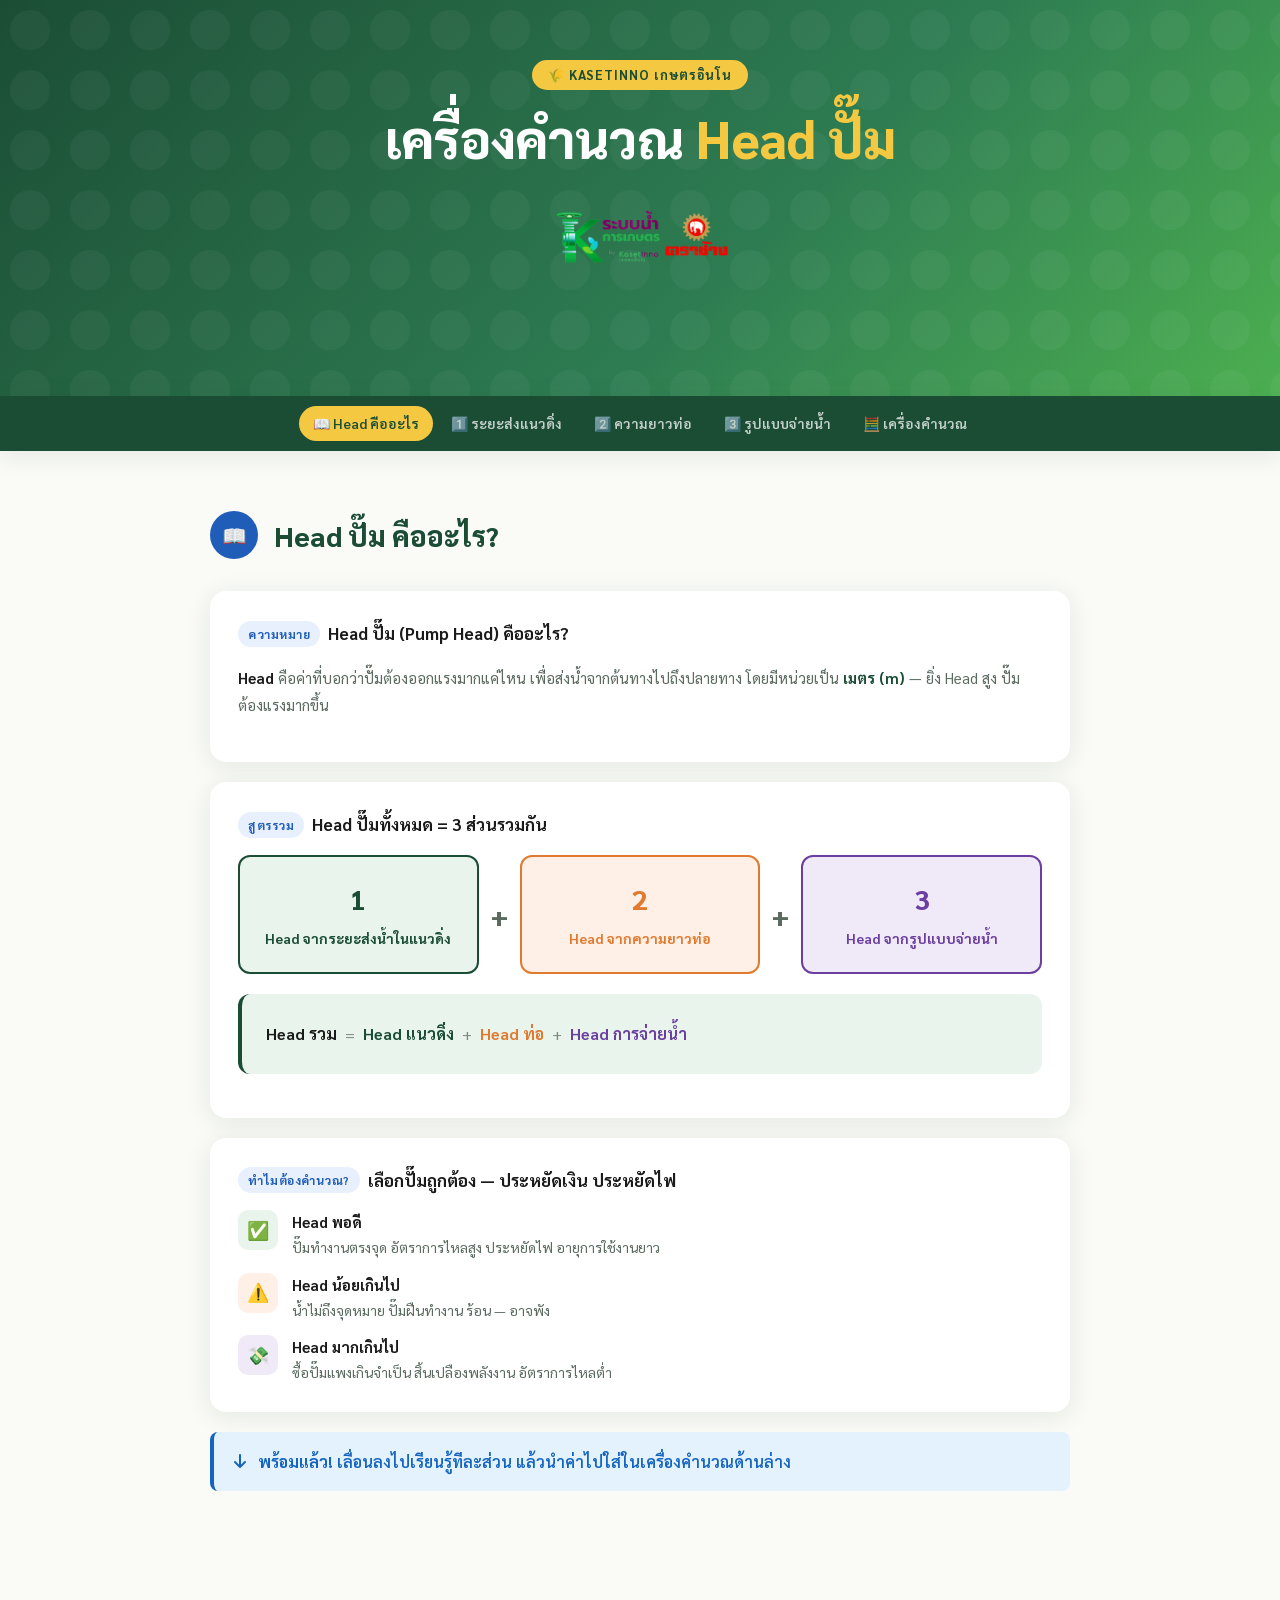
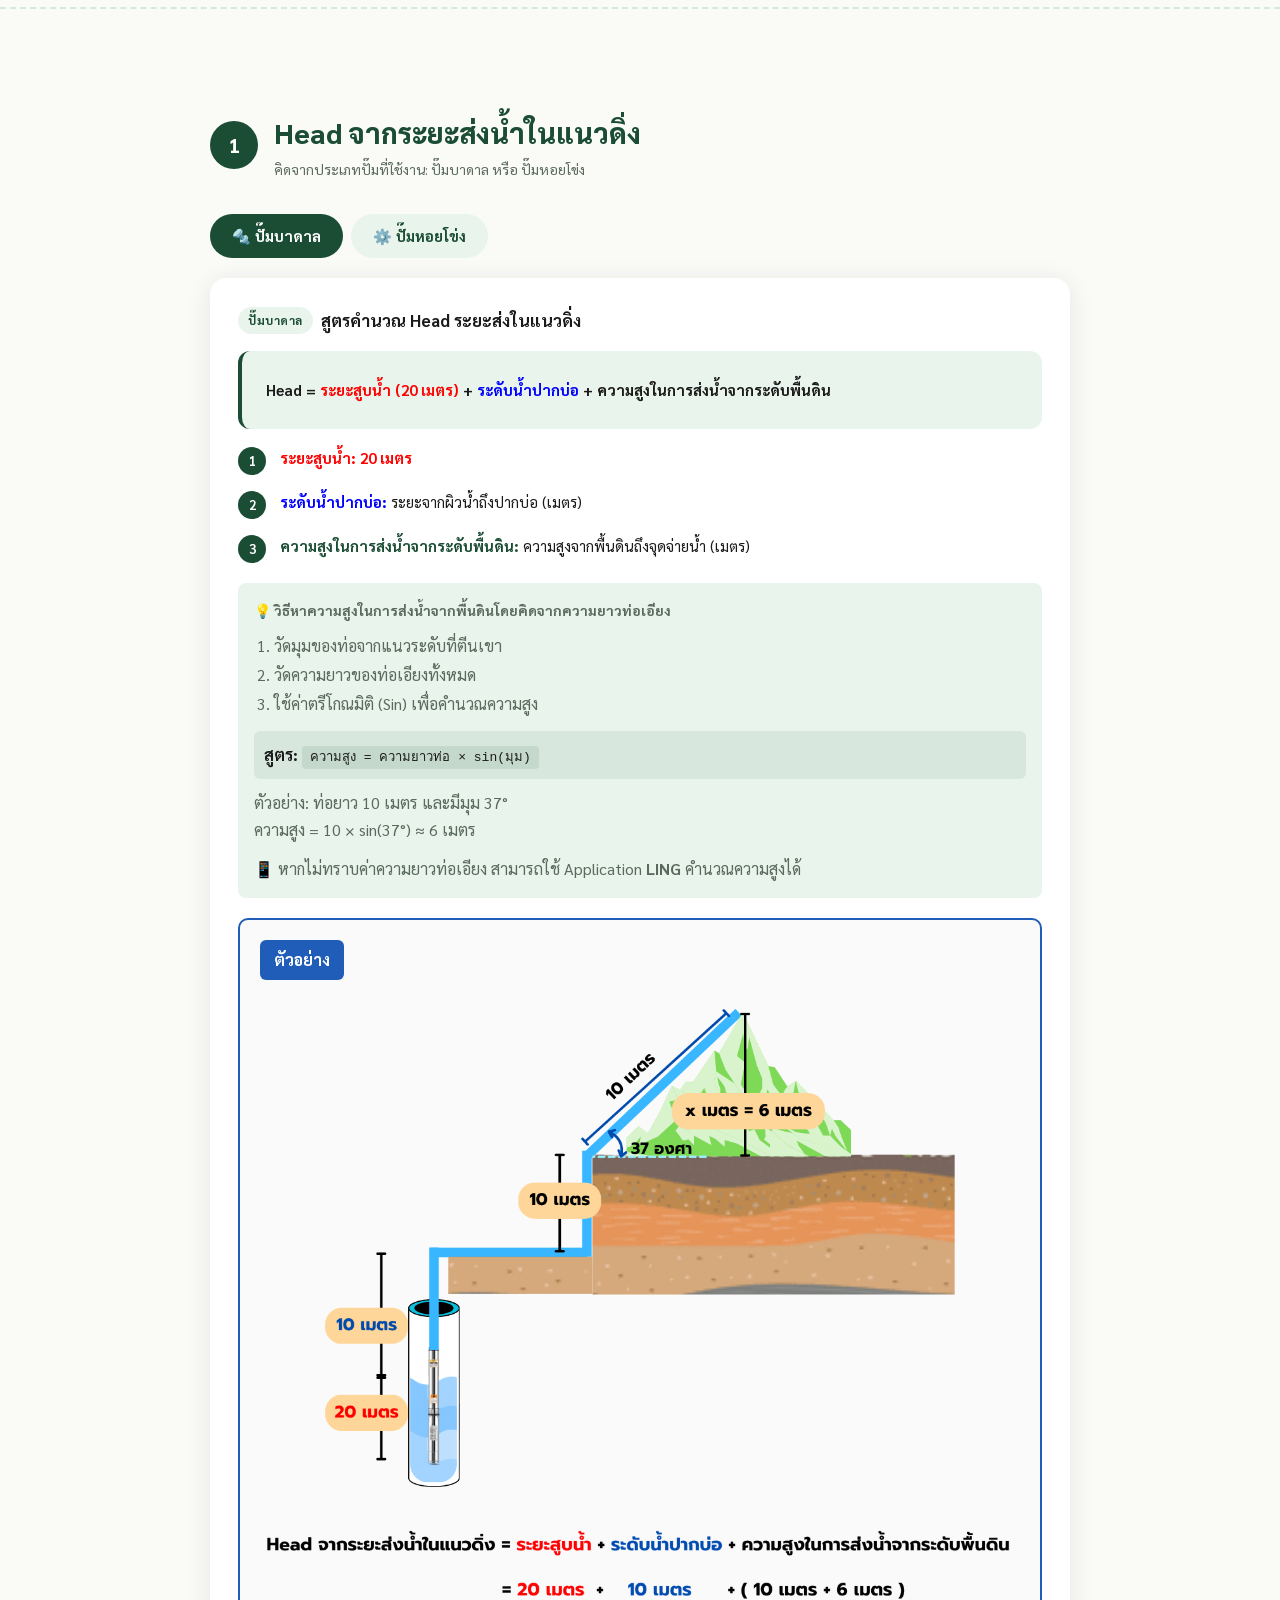
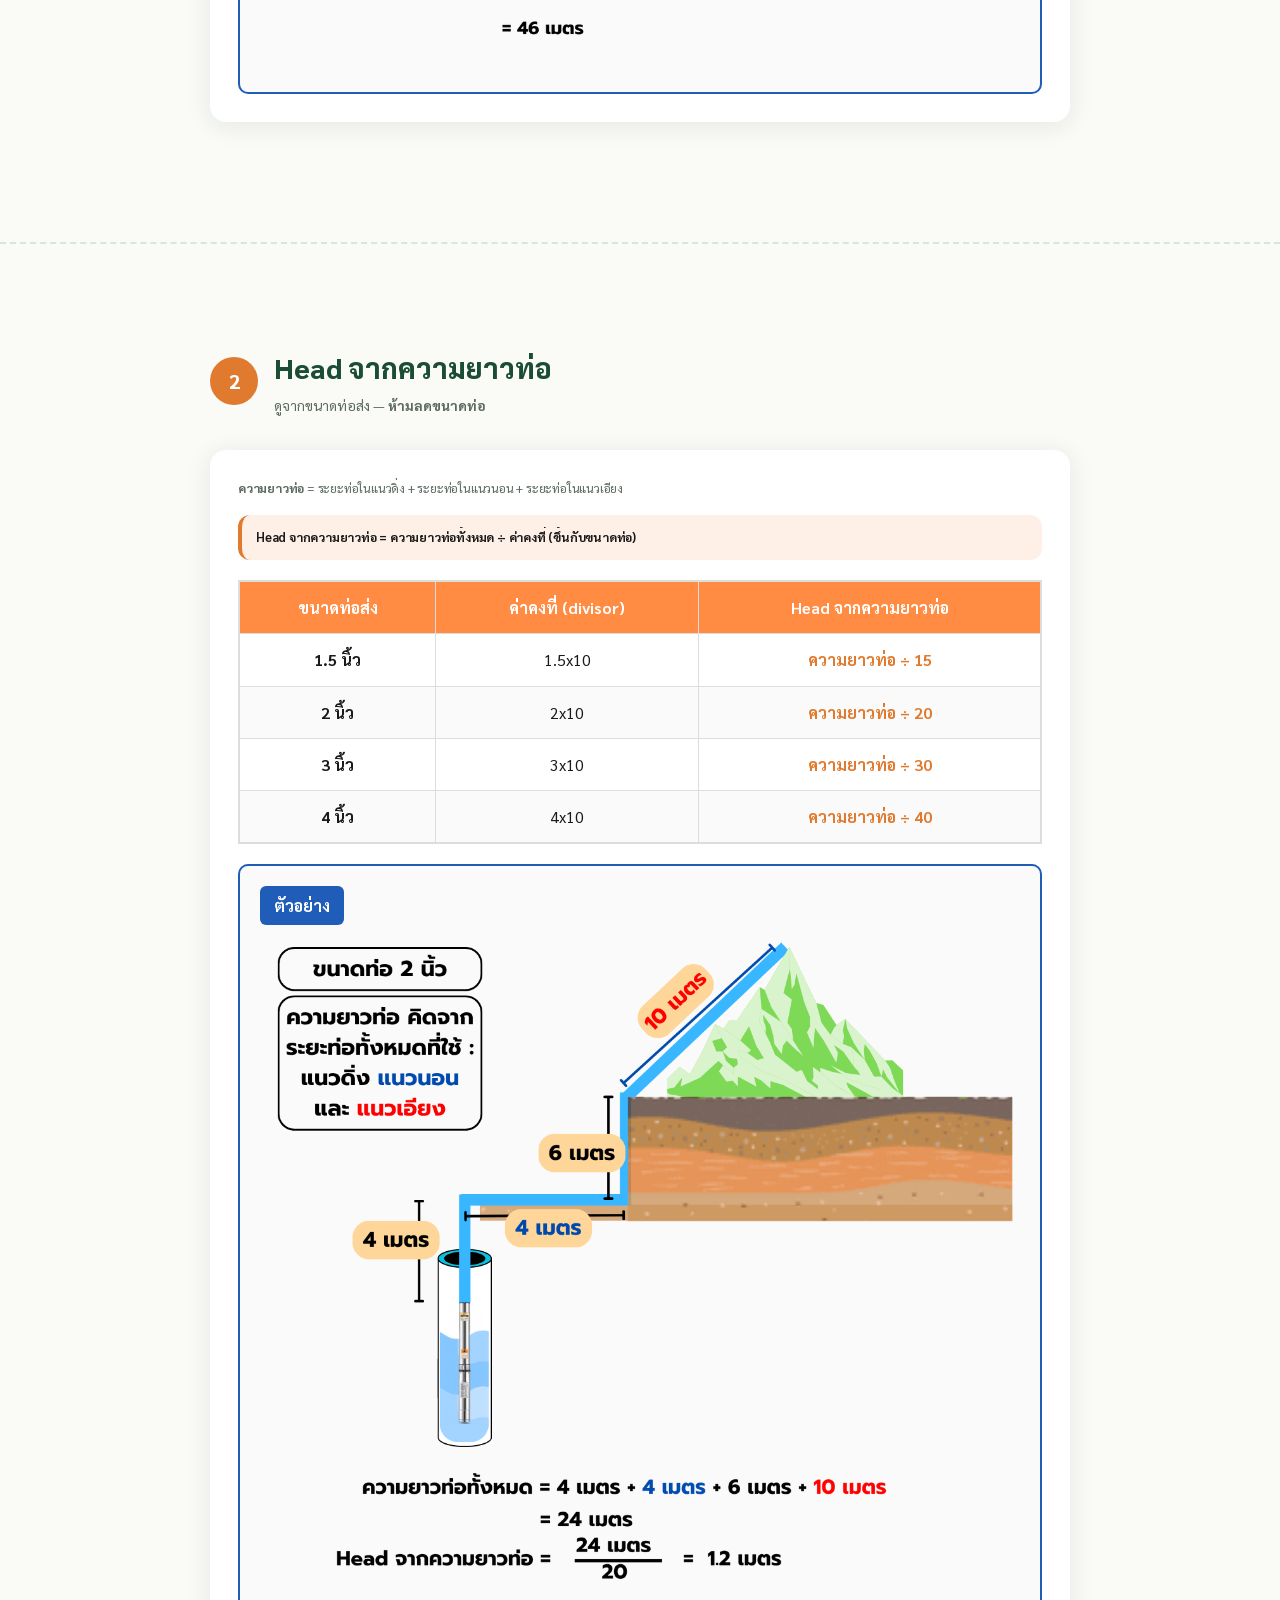
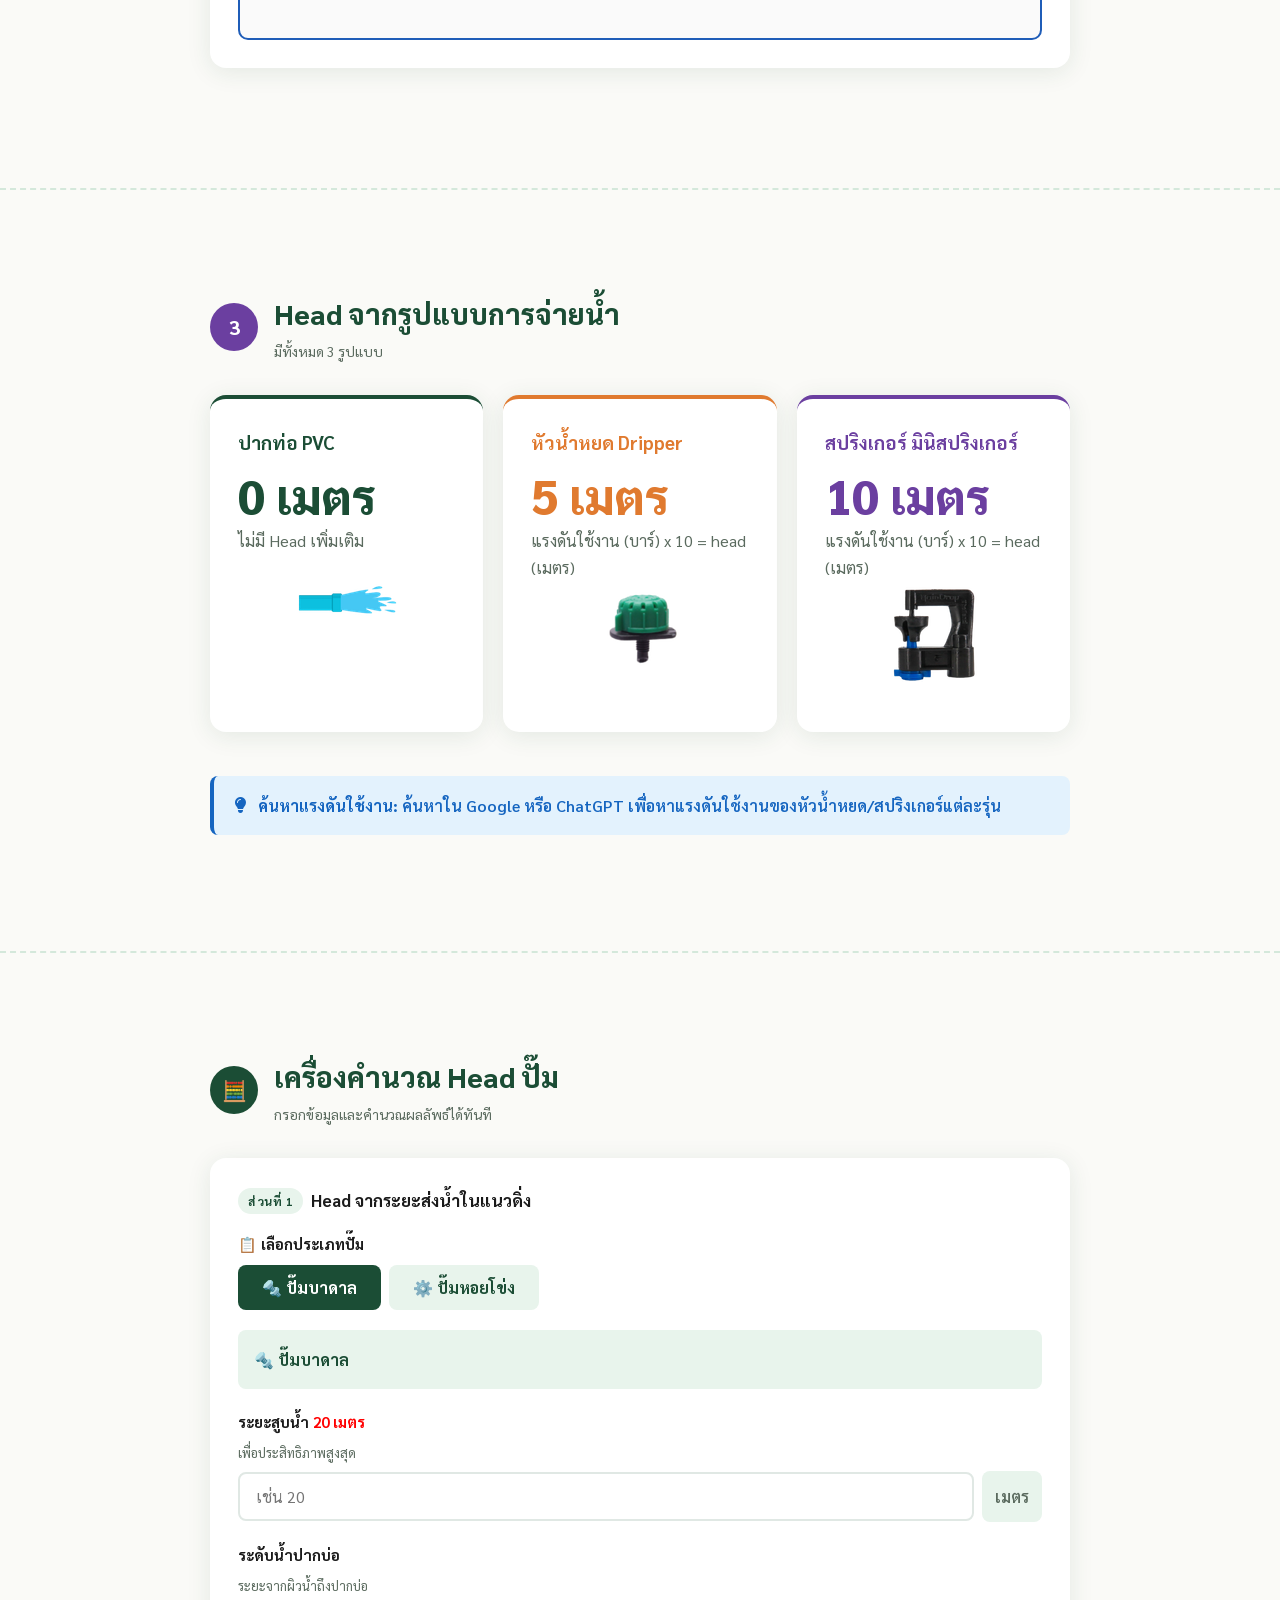
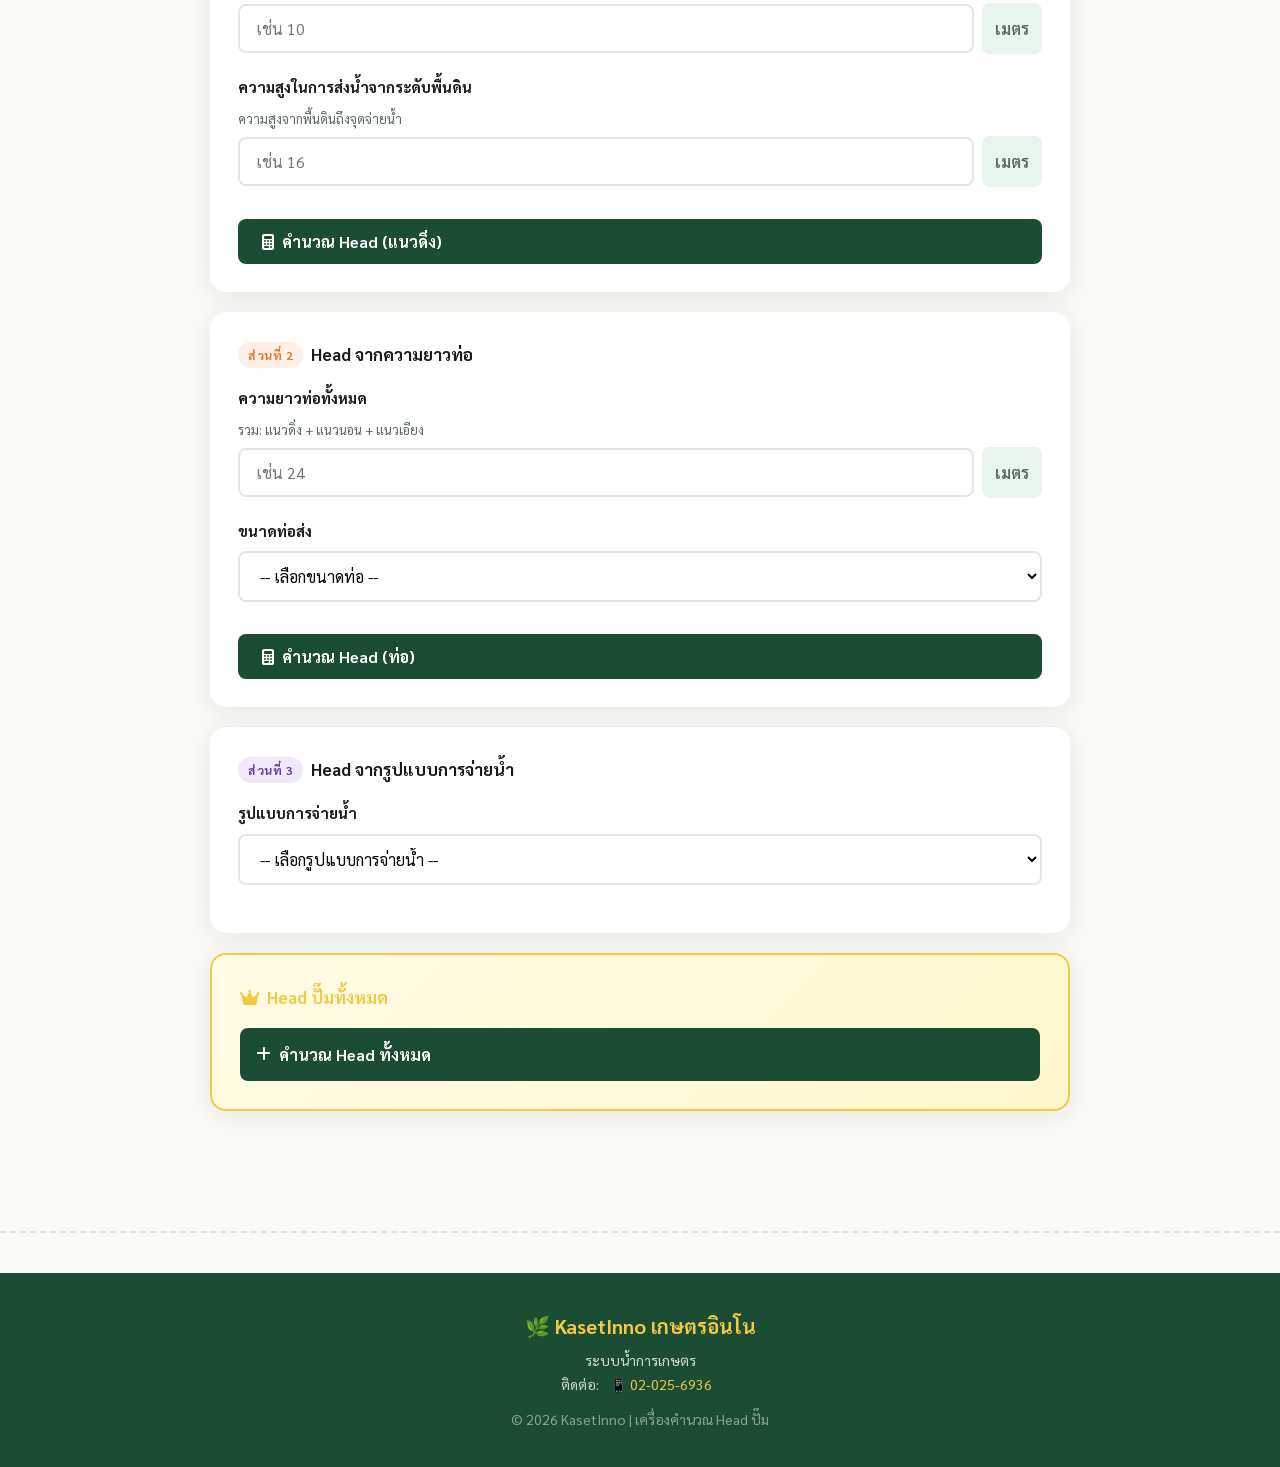
==== commit 31ed0cf4: "Summary" ====
--- a/index.html
+++ b/index.html
@@ -341,11 +341,11 @@
             </div>
 
             <div class="card">
-                <p style="margin-bottom: 16px; color: var(--text-muted); font-size: 15px;">
+                <p id="pipe-length-eq" style="margin-bottom: 16px; color: var(--text-muted); font-size: 15px;">
                     <strong>ความยาวท่อ</strong> = ระยะท่อในแนวดิ่ง + ระยะท่อในแนวนอน + ระยะท่อในแนวเอียง
                 </p>
 
-                <div class="formula-box orange">
+                <div class="formula-box orange" id="pipe-head-formula">
                     <strong>Head จากความยาวท่อ = ความยาวท่อทั้งหมด ÷ ค่าคงที่ (ขึ้นกับขนาดท่อ)</strong>
                 </div>
 
--- a/styles.css
+++ b/styles.css
@@ -1700,6 +1700,30 @@
   line-height: 1.6;
 }
 
+  /* === PIPE LENGTH EQUATION — keep on one line === */
+  #pipe-length-eq {
+    font-size: 12.5px !important;
+    white-space: nowrap;
+    overflow: hidden;
+    text-overflow: ellipsis;
+    letter-spacing: -0.2px;
+  }
+
+  /* === PIPE HEAD FORMULA — keep on one line === */
+  #pipe-head-formula {
+    padding: 12px 14px;
+  }
+
+  #pipe-head-formula strong {
+    font-size: 12.5px;
+    white-space: nowrap;
+    overflow: hidden;
+    text-overflow: ellipsis;
+    display: block;
+    letter-spacing: -0.2px;
+  }
+}
+
 @media (max-width: 600px) {
   .pump-info-body {
     flex-direction: column;
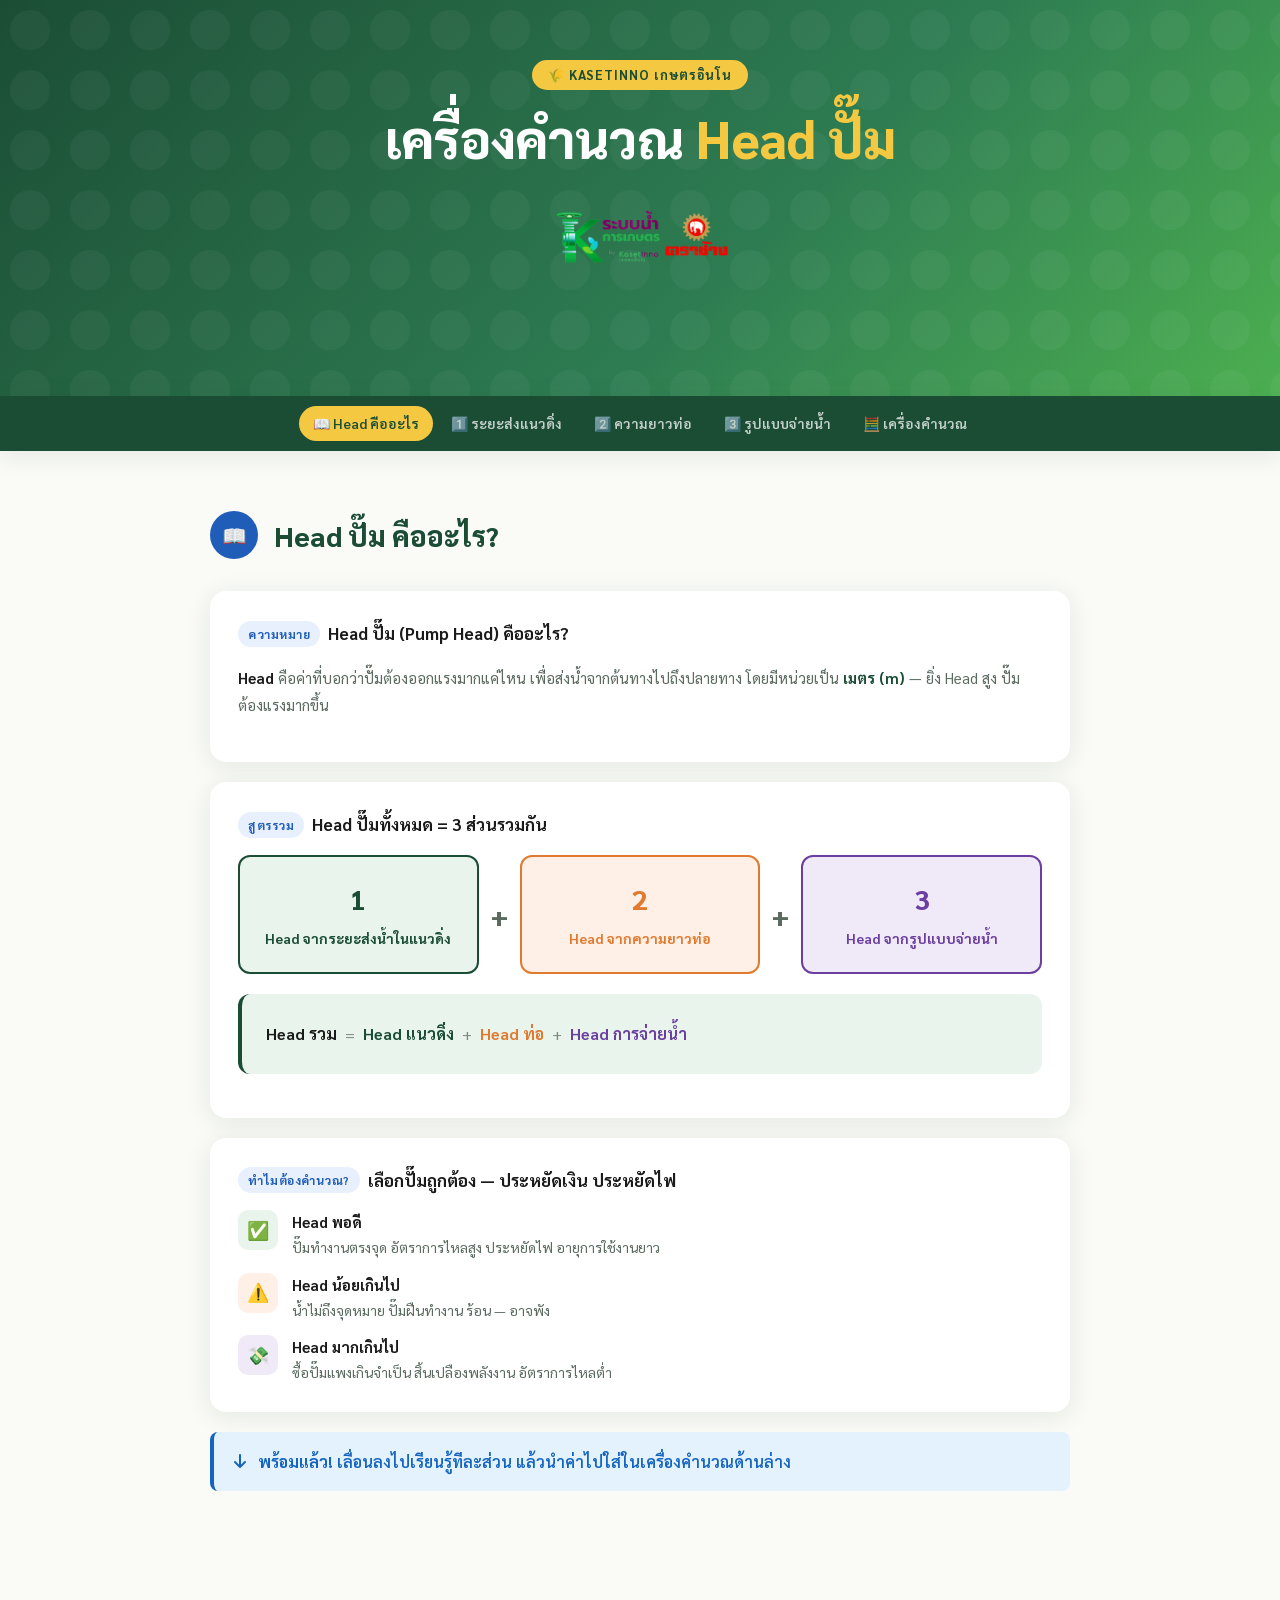
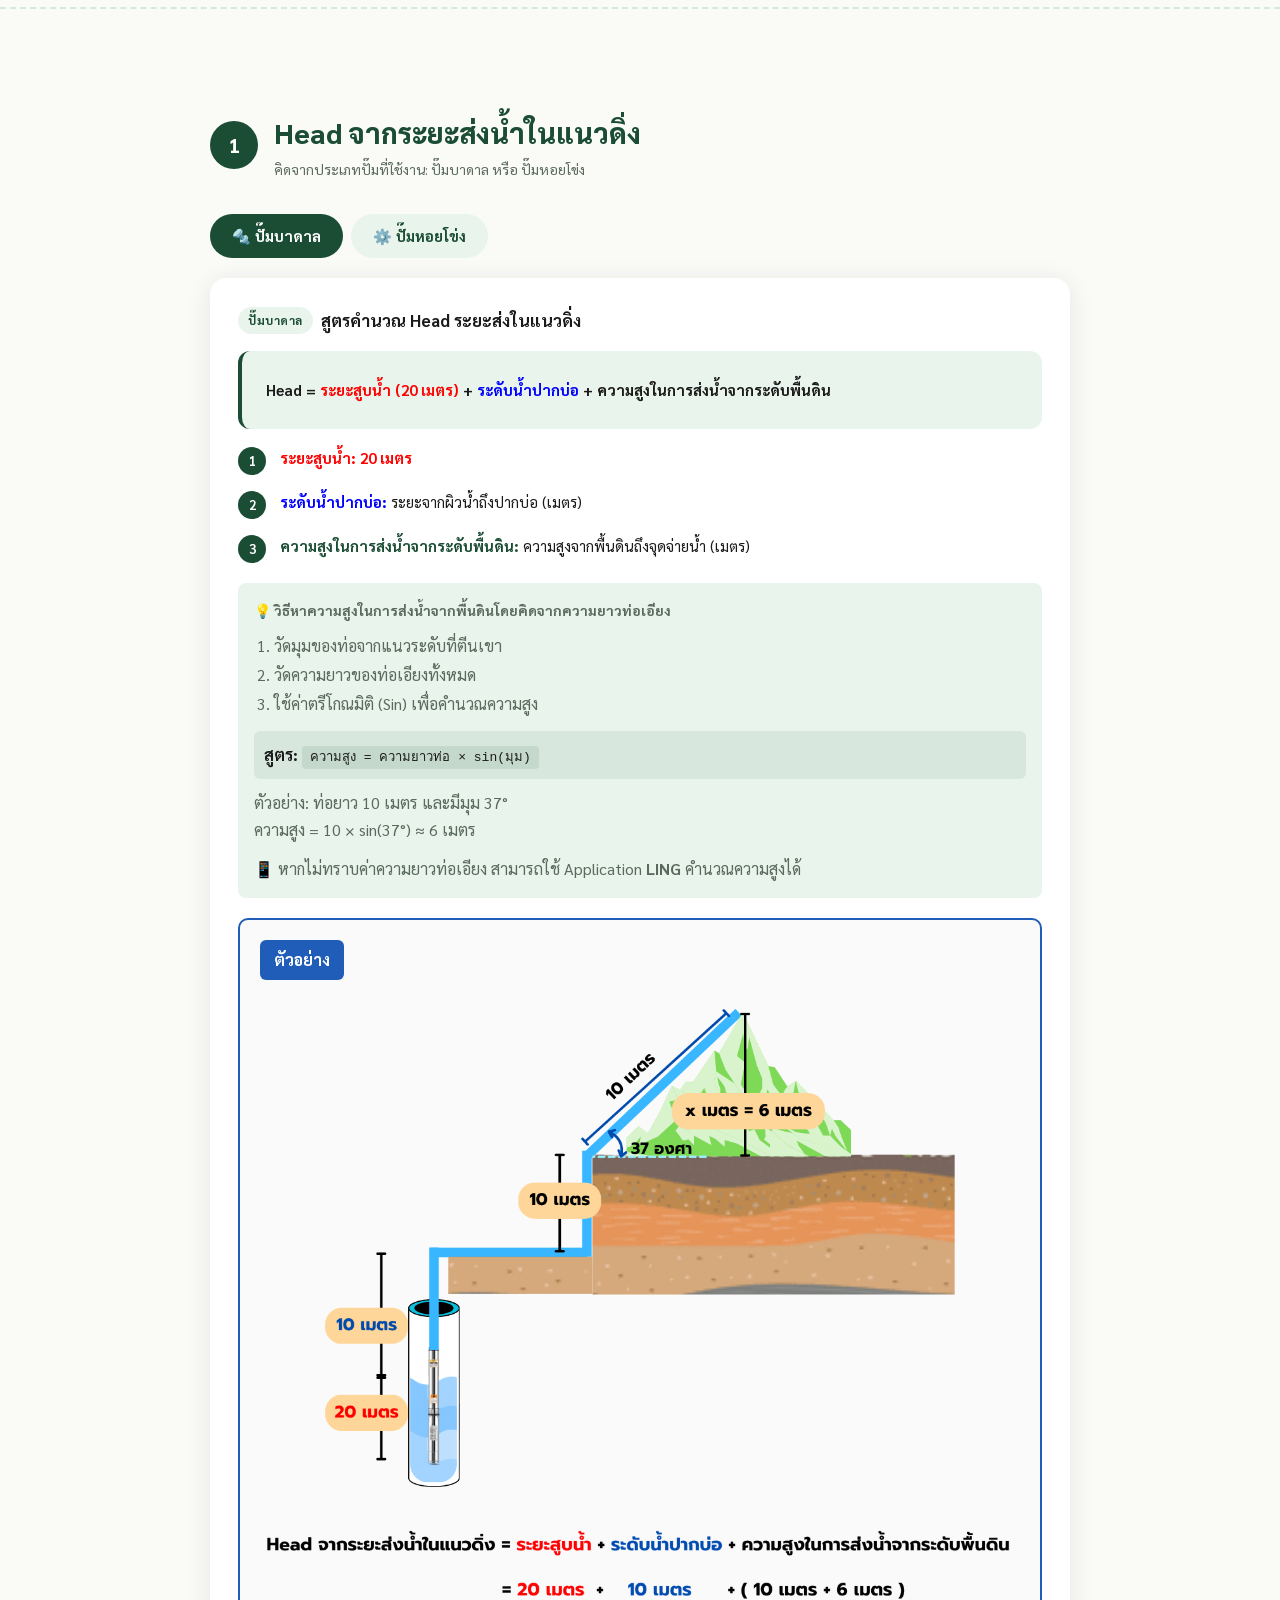
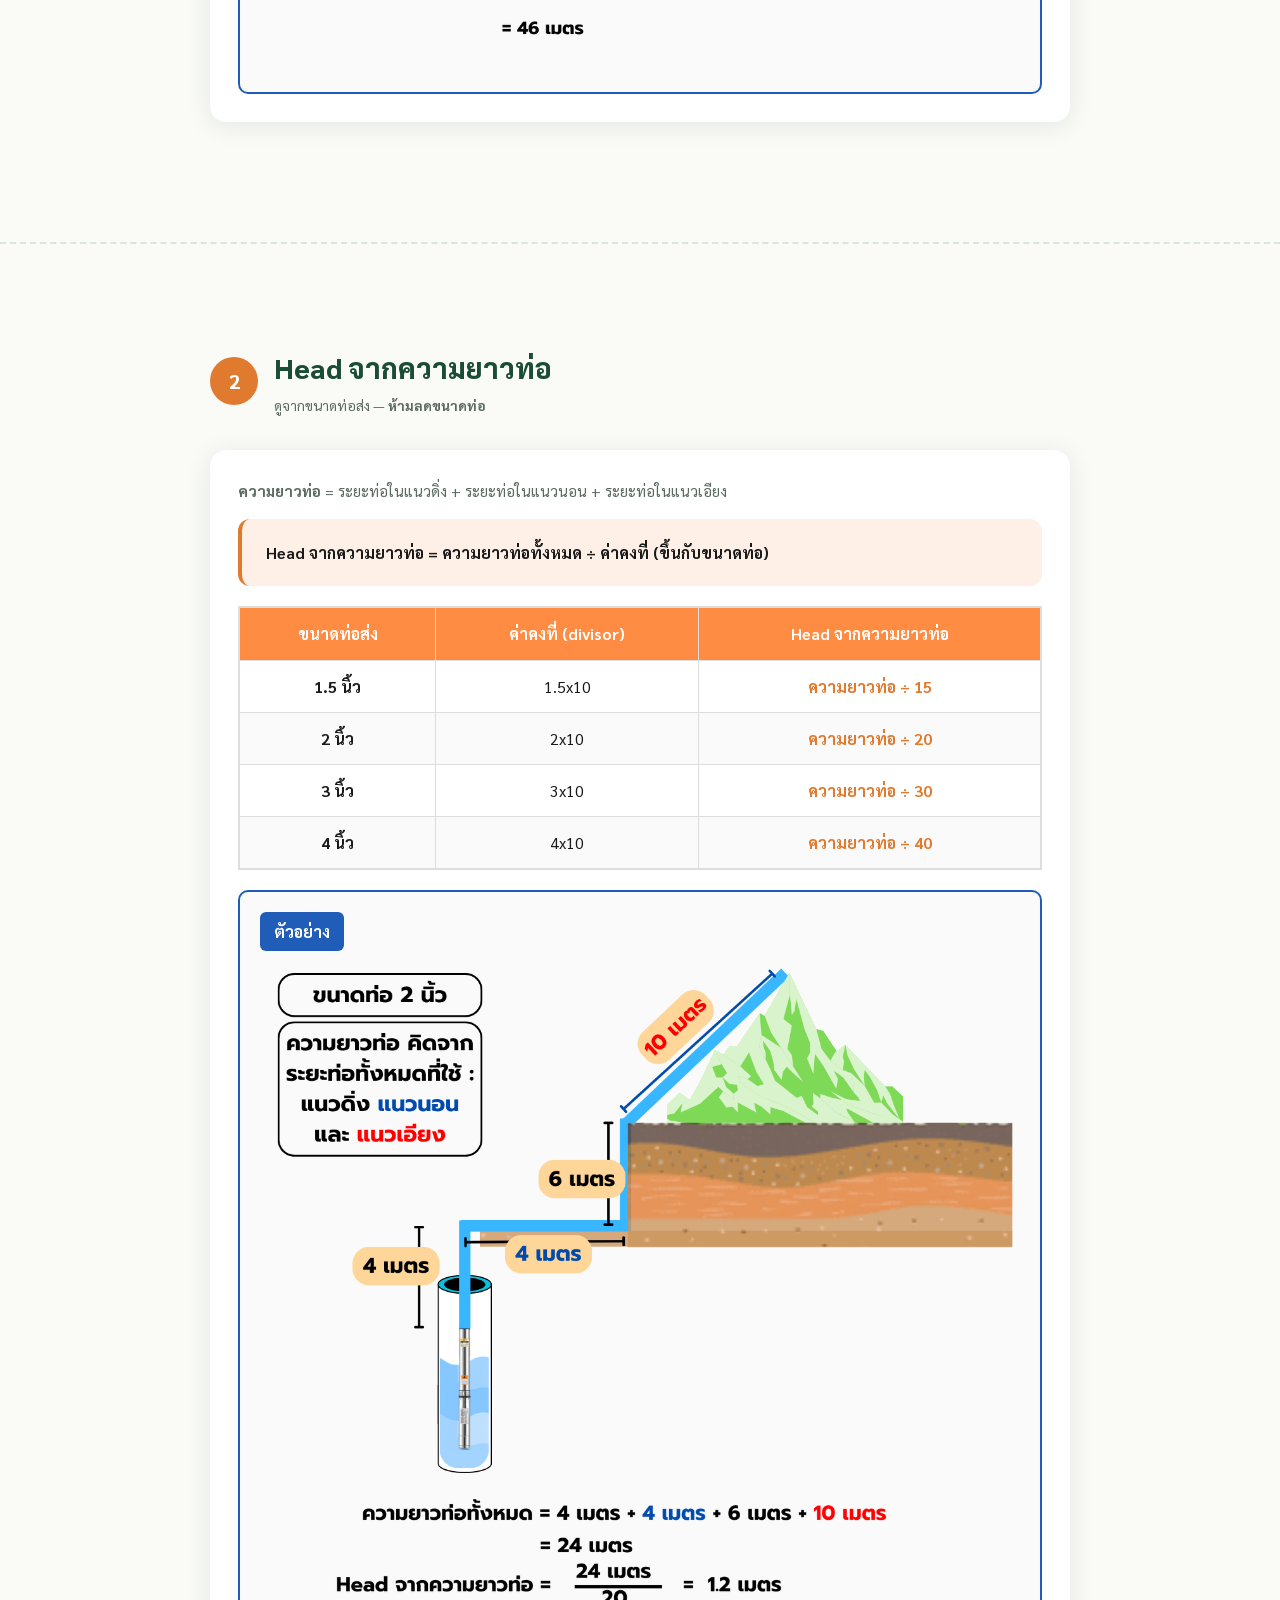
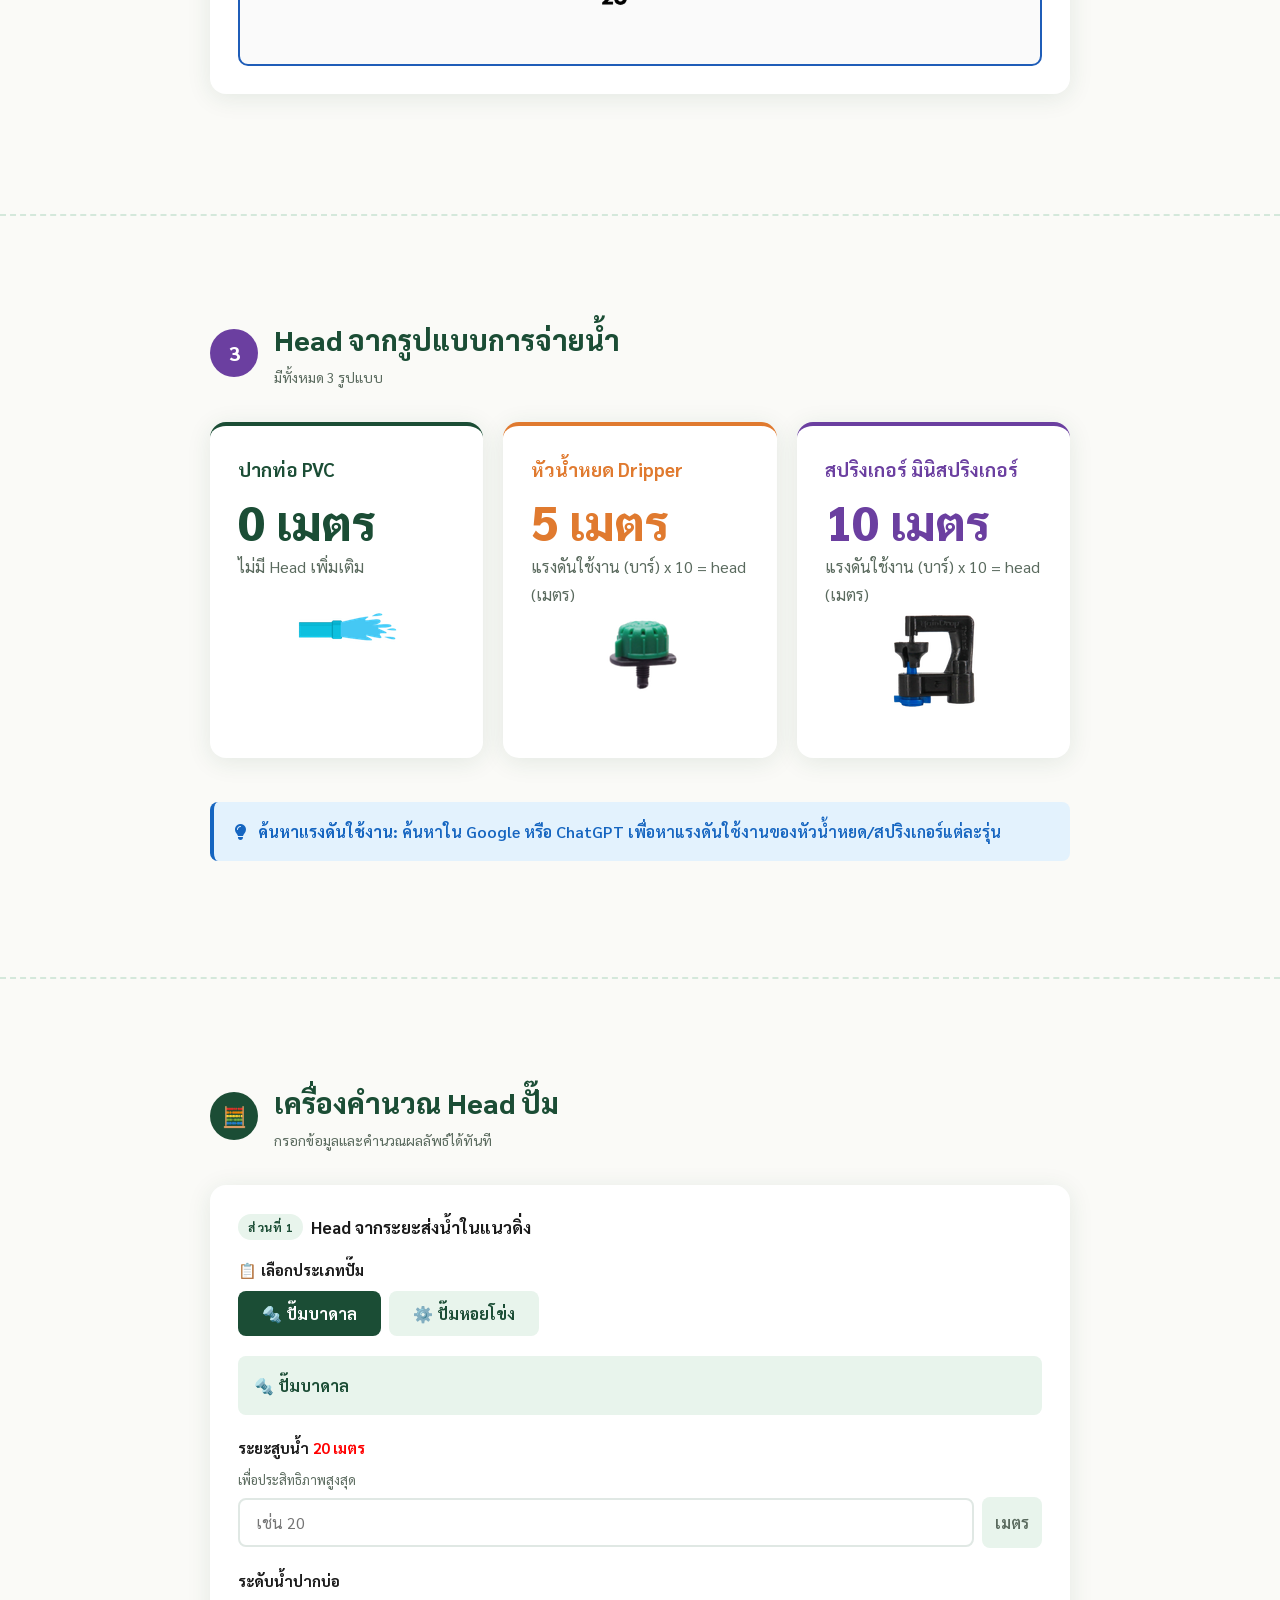
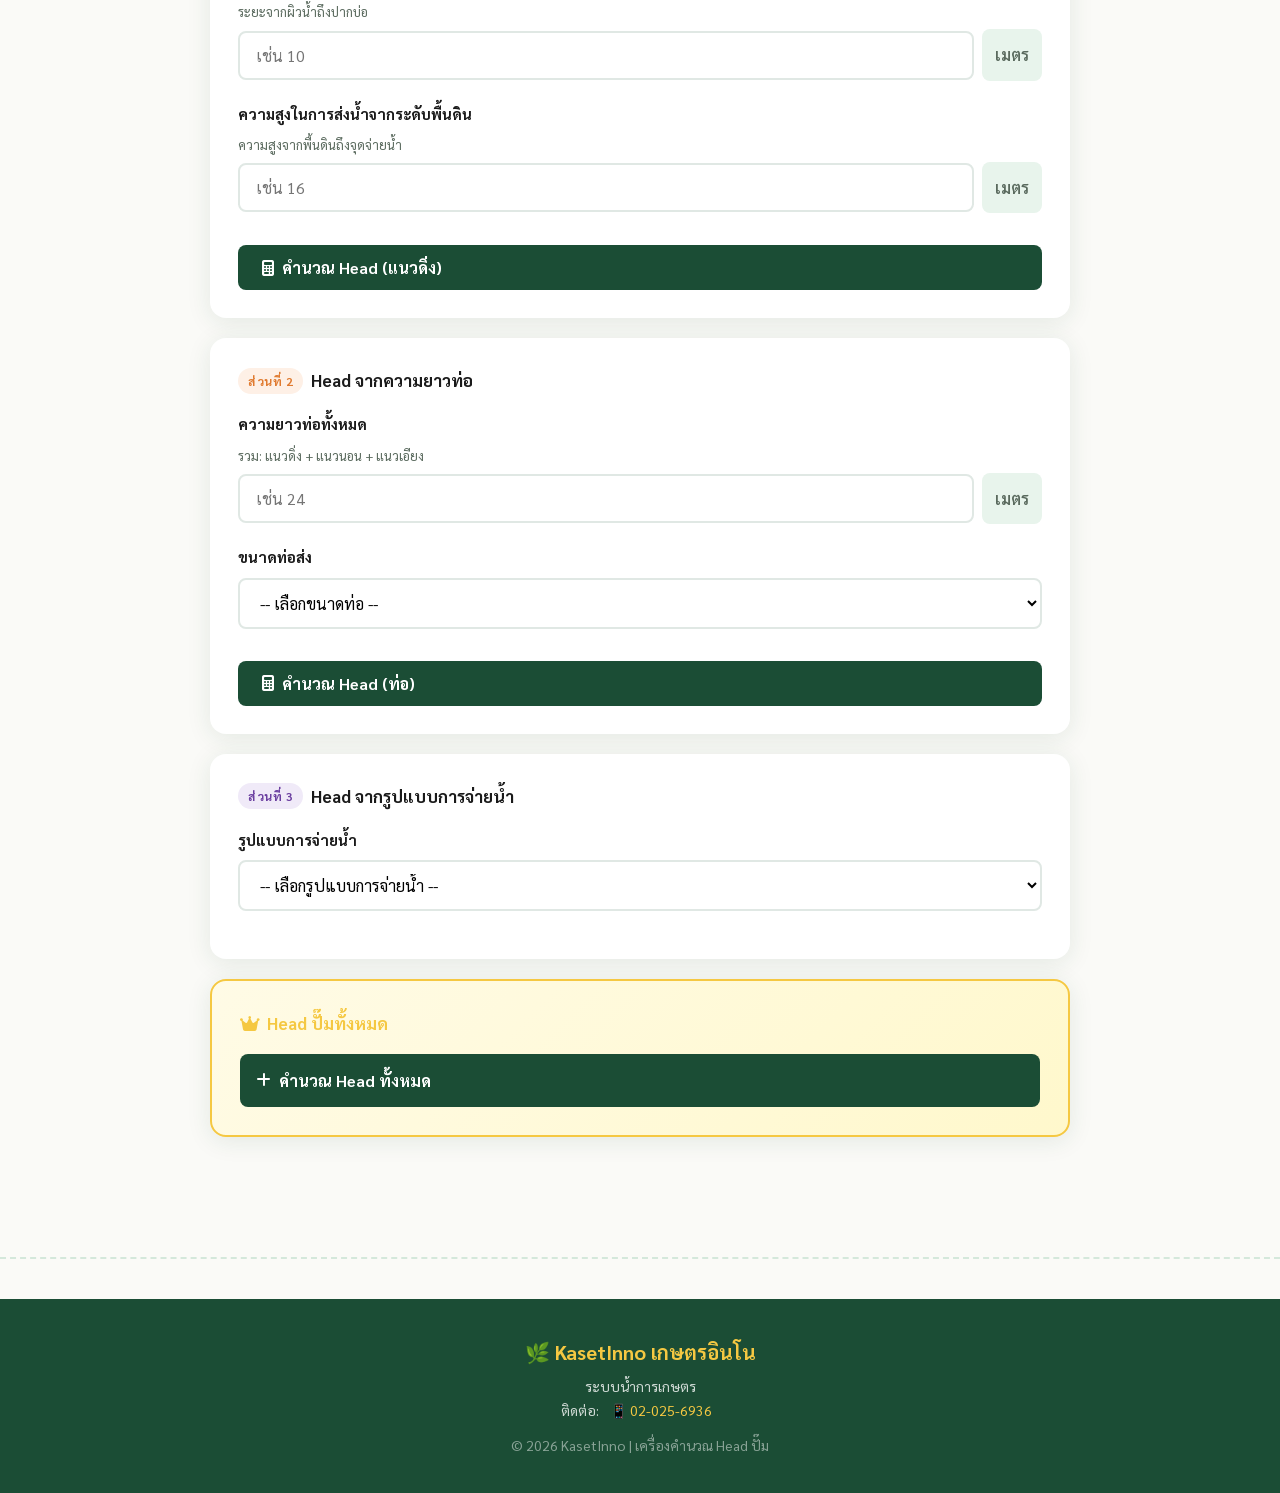
==== commit 5caa5bbd: "Summary" ====
--- a/index.html
+++ b/index.html
@@ -76,8 +76,9 @@
                         <div class="pre-part-label">Head จากรูปแบบจ่ายน้ำ</div>                    </div>
                 </div>
 
+                <div class="formula-box-wrap green">
                 <div class="formula-box green" style="margin-top: 20px;">
-                    <div class="formula-line" style="font-size: 16px; flex-wrap: wrap; gap: 8px;">
+                    <div class="formula-line" style="font-size: 16px; gap: 8px;">
                         <strong>Head รวม</strong>
                         <span style="opacity:0.5">=</span>
                         <span style="color: var(--green-dark); font-weight: 700;">Head แนวดิ่ง</span>
@@ -86,6 +87,7 @@
                         <span style="opacity:0.5">+</span>
                         <span style="color: var(--purple); font-weight: 700;">Head การจ่ายน้ำ</span>
                     </div>
+                </div>
                 </div>
             </div>
 
@@ -158,10 +160,12 @@
                         สูตรคำนวณ Head ระยะส่งในแนวดิ่ง
                     </div>
 
+                    <div class="formula-box-wrap green">
                     <div class="formula-box green">
                         <div class="formula-line">
                             <strong>Head = <span style="color: red">ระยะสูบน้ำ (20 เมตร)</span> + <span style="color: blue">ระดับน้ำปากบ่อ</span> + ความสูงในการส่งน้ำจากระดับพื้นดิน</strong>
                         </div>
+                    </div>
                     </div>
 
                     <div class="steps">
@@ -248,10 +252,12 @@
                         สูตรคำนวณ Head ระยะส่งในแนวดิ่ง
                     </div>
 
+                    <div class="formula-box-wrap green">
                     <div class="formula-box green">
                         <div class="formula-line">
                             <strong>Head = <span style="color: blue">ระดับน้ำปากบ่อ</span> + ความสูงในการส่งน้ำ</strong>
                         </div>
+                    </div>
                     </div>
 
                     <div class="steps">
@@ -341,12 +347,14 @@
             </div>
 
             <div class="card">
-                <p id="pipe-length-eq" style="margin-bottom: 16px; color: var(--text-muted); font-size: 15px;">
+                <p style="margin-bottom: 16px; color: var(--text-muted); font-size: 15px;">
                     <strong>ความยาวท่อ</strong> = ระยะท่อในแนวดิ่ง + ระยะท่อในแนวนอน + ระยะท่อในแนวเอียง
                 </p>
 
-                <div class="formula-box orange" id="pipe-head-formula">
+                <div class="formula-box-wrap orange">
+                <div class="formula-box orange">
                     <strong>Head จากความยาวท่อ = ความยาวท่อทั้งหมด ÷ ค่าคงที่ (ขึ้นกับขนาดท่อ)</strong>
+                </div>
                 </div>
 
                 <div class="data-table-wrapper">
@@ -550,10 +558,12 @@
                             <div class="result-value" id="bore-result-value">0</div>
                             <div class="result-unit">เมตร</div>
                         </div>
+                        <div class="formula-box-wrap green">
                         <div class="formula-box green" style="margin-top: 16px;">
                             <div class="formula-line">
                                 <span class="fval" id="bore-calc-show"></span>
                             </div>
+                        </div>
                         </div>
                     </div>
                 </div>
@@ -591,10 +601,12 @@
                             <div class="result-value" id="cent-result-value">0</div>
                             <div class="result-unit">เมตร</div>
                         </div>
+                        <div class="formula-box-wrap green">
                         <div class="formula-box green" style="margin-top: 16px;">
                             <div class="formula-line">
                                 <span class="fval" id="cent-calc-show"></span>
                             </div>
+                        </div>
                         </div>
                     </div>
                 </div>
@@ -637,10 +649,12 @@
                         <div class="result-value" id="pipe-result-value">0</div>
                         <div class="result-unit">เมตร</div>
                     </div>
+                    <div class="formula-box-wrap orange">
                     <div class="formula-box orange" style="margin-top: 16px;">
                         <div class="formula-line">
                             <span class="fval orange" id="pipe-calc-show"></span>
                         </div>
+                    </div>
                     </div>
                 </div>
             </div>
@@ -682,10 +696,12 @@
                         <div class="result-value" id="delivery-result-value">0</div>
                         <div class="result-unit">เมตร</div>
                     </div>
+                    <div class="formula-box-wrap purple">
                     <div class="formula-box purple" style="margin-top: 16px;">
                         <div class="formula-line">
                             <span class="fval purple" id="delivery-calc-show"></span>
                         </div>
+                    </div>
                     </div>
                 </div>
             </div>
--- a/styles.css
+++ b/styles.css
@@ -340,6 +340,53 @@
   padding: 20px 24px;
   margin: 16px 0;
   font-size: 16px;
+  /* Horizontal scroll when formula is too wide */
+  overflow-x: auto;
+  -webkit-overflow-scrolling: touch;
+  scrollbar-width: thin;
+  scrollbar-color: rgba(27,77,53,0.2) transparent;
+}
+
+.formula-box::-webkit-scrollbar {
+  height: 4px;
+}
+
+.formula-box::-webkit-scrollbar-track {
+  background: transparent;
+}
+
+.formula-box::-webkit-scrollbar-thumb {
+  background: rgba(27,77,53,0.25);
+  border-radius: 4px;
+}
+
+/* Scroll-hint wrapper — reveals a fade when content overflows */
+.formula-box-wrap {
+  position: relative;
+}
+
+.formula-box-wrap::after {
+  content: "";
+  position: absolute;
+  top: 0;
+  right: 0;
+  width: 36px;
+  height: 100%;
+  pointer-events: none;
+  border-radius: 0 12px 12px 0;
+  opacity: 0;
+  transition: opacity 0.2s;
+}
+
+.formula-box-wrap.green::after  { background: linear-gradient(to right, transparent, var(--green-light)); }
+.formula-box-wrap.orange::after { background: linear-gradient(to right, transparent, #fef0e6); }
+.formula-box-wrap.purple::after { background: linear-gradient(to right, transparent, var(--purple-light)); }
+.formula-box-wrap.gold::after   { background: linear-gradient(to right, transparent, #fffbe6); }
+
+@media (max-width: 768px) {
+  .formula-box-wrap::after {
+    opacity: 1;
+  }
 }
 
 .formula-box.green {
@@ -364,6 +411,7 @@
 
 .formula-box strong {
   font-weight: 700;
+  white-space: nowrap;
 }
 
 .formula-line {
@@ -372,7 +420,9 @@
   gap: 10px;
   font-size: 15px;
   margin: 6px 0;
-  flex-wrap: wrap;
+  /* Never wrap — scroll the box instead */
+  flex-wrap: nowrap;
+  white-space: nowrap;
 }
 
 .fval {
@@ -773,19 +823,15 @@
     margin-bottom: 0;
   }
 
-  /* === FORMULA LINE — prevent overflow === */
+  /* === FORMULA BOX — mobile padding only, scrolling handled globally === */
+  .formula-box {
+    padding: 12px 16px;
+    font-size: 14px;
+  }
+
   .formula-line {
-    flex-wrap: wrap;
-    gap: 6px;
     font-size: 14px;
-    line-height: 1.6;
-  }
-
-  .formula-box {
-    padding: 14px 16px;
-    font-size: 14px;
-    overflow-wrap: break-word;
-    word-break: break-word;
+    gap: 8px;
   }
 
   .fval {
